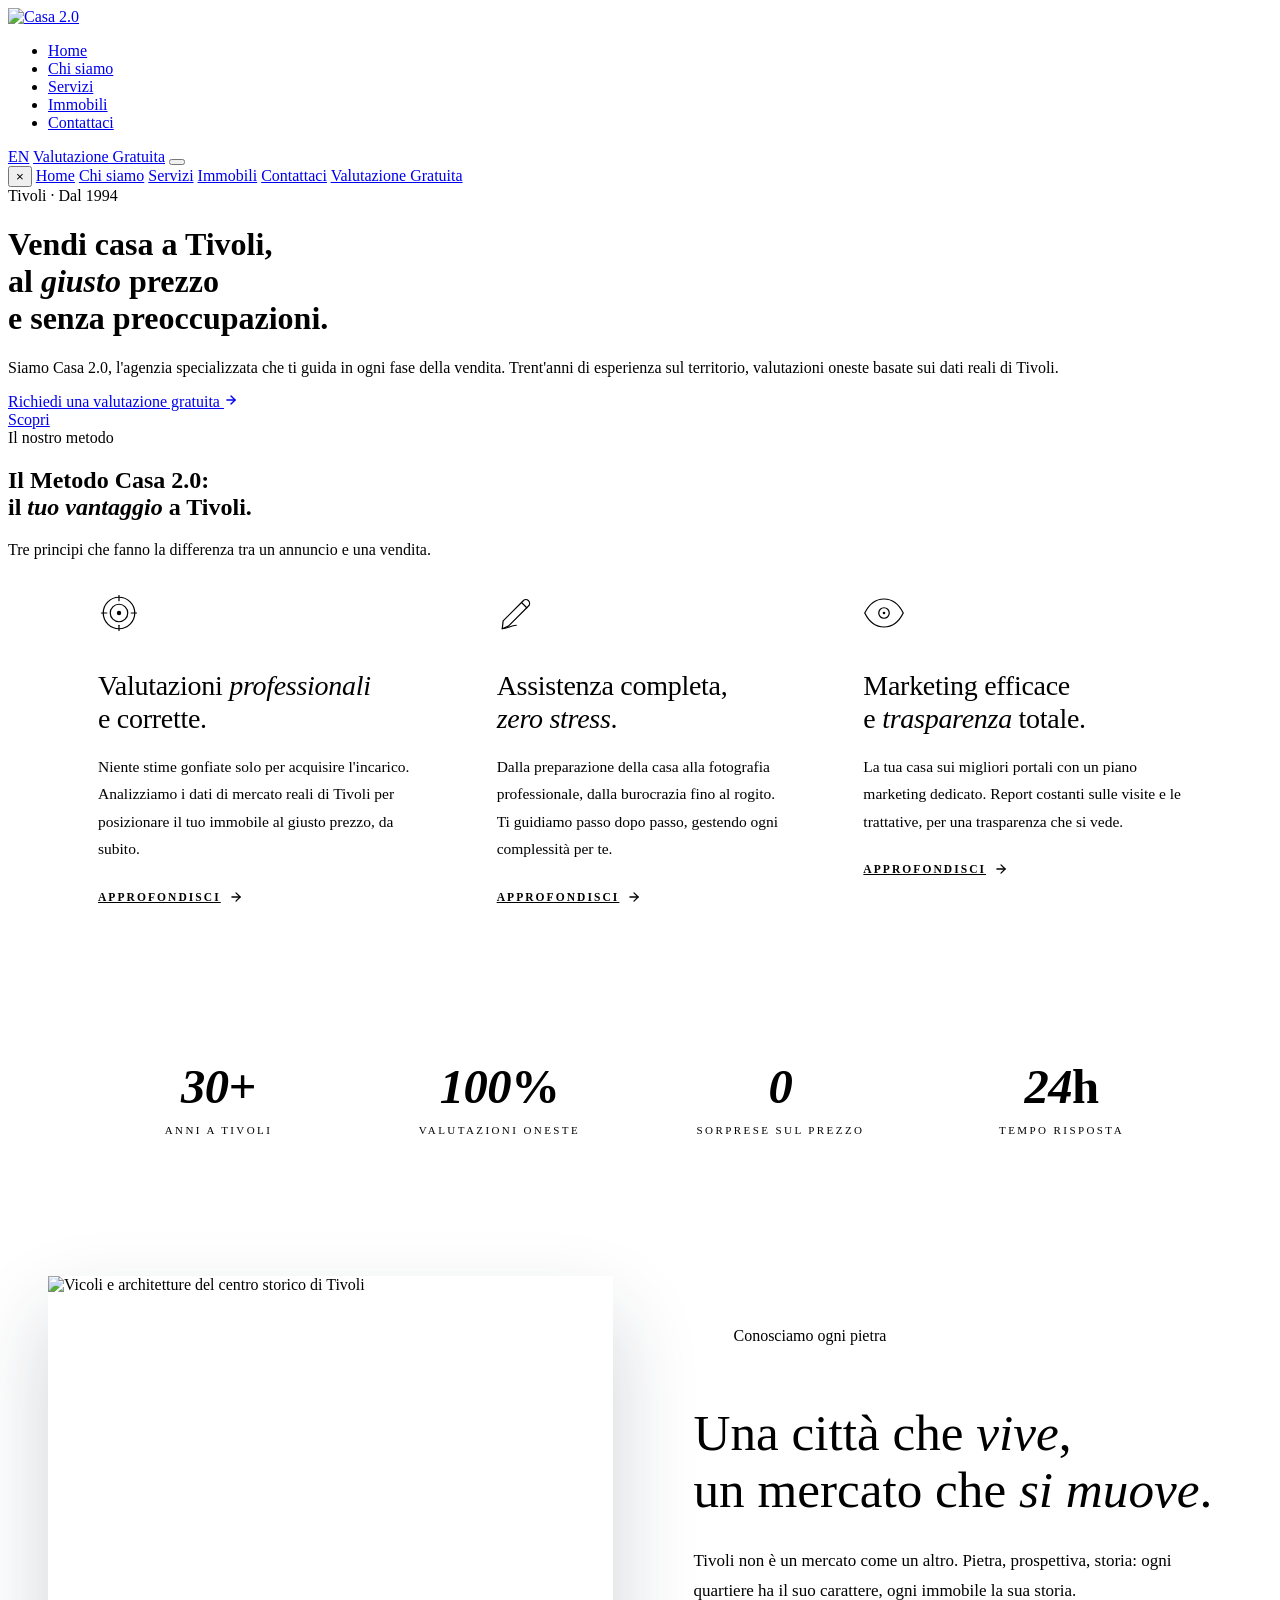
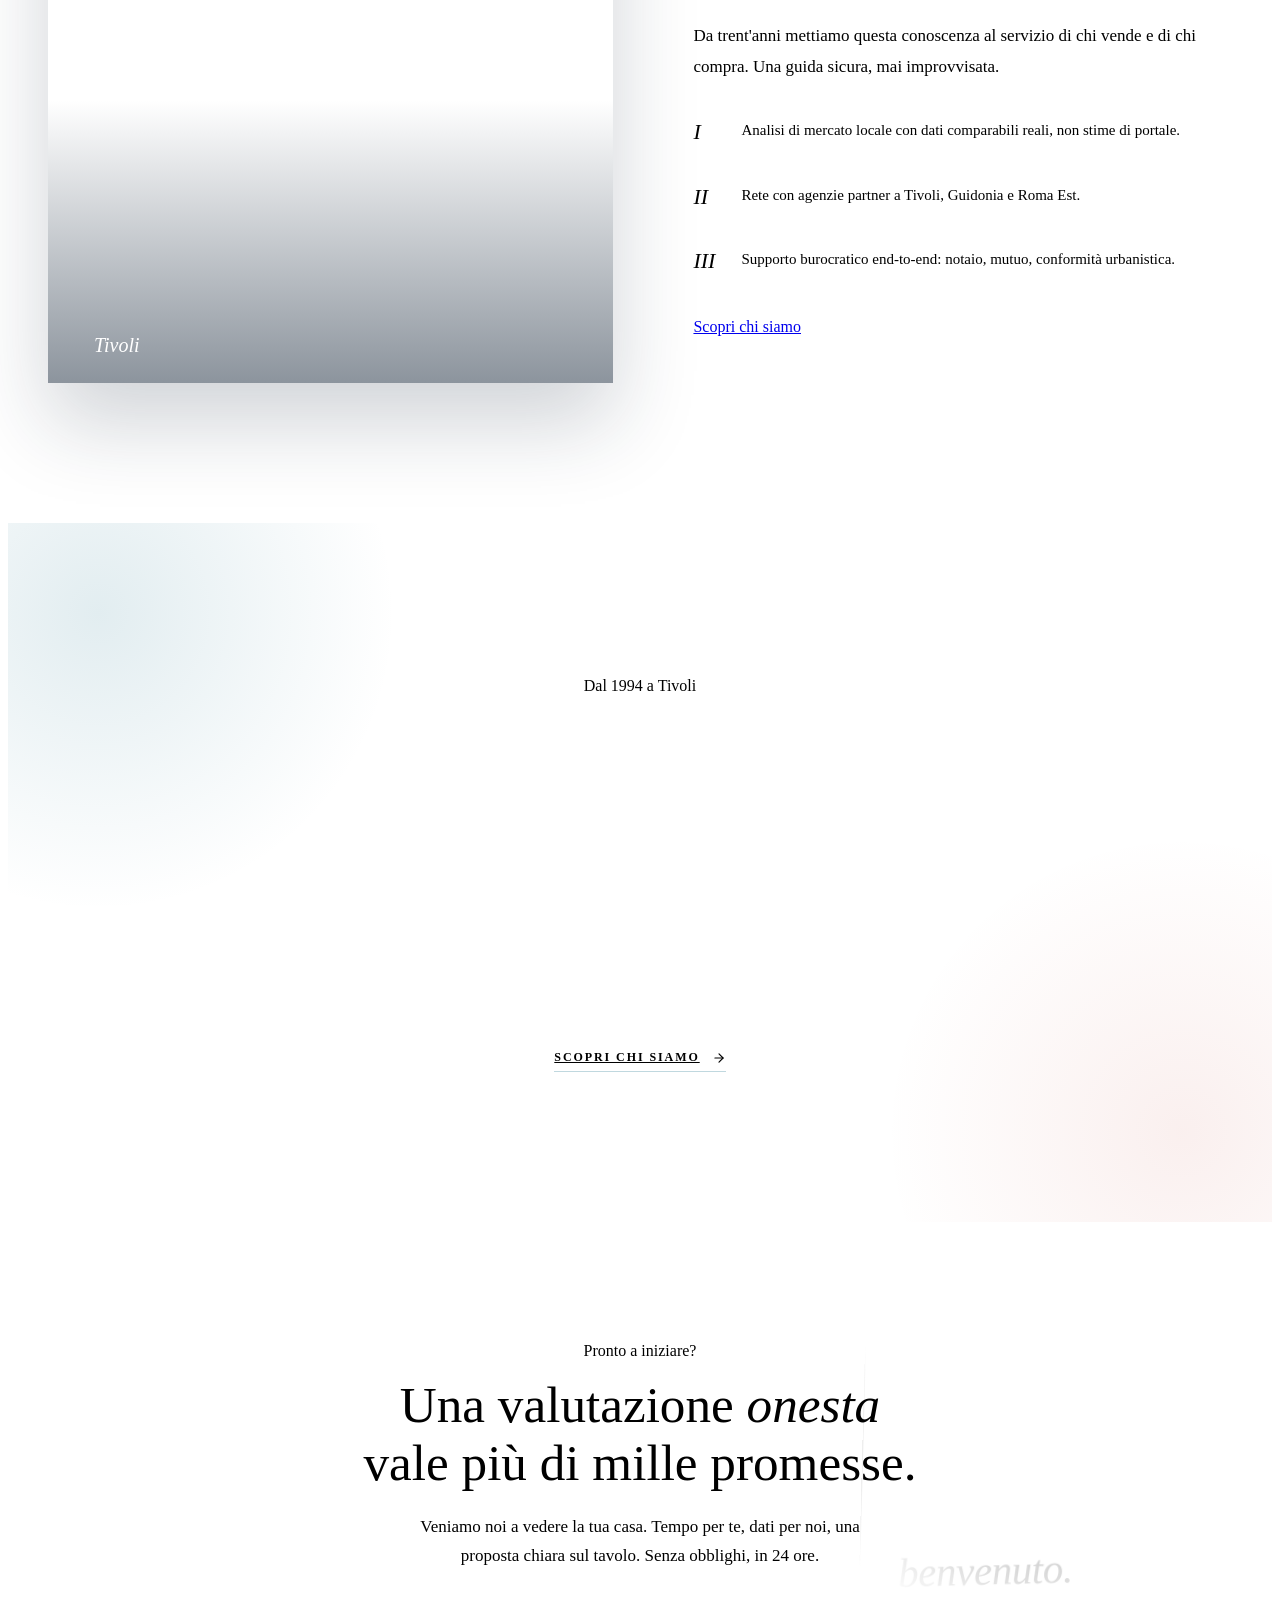
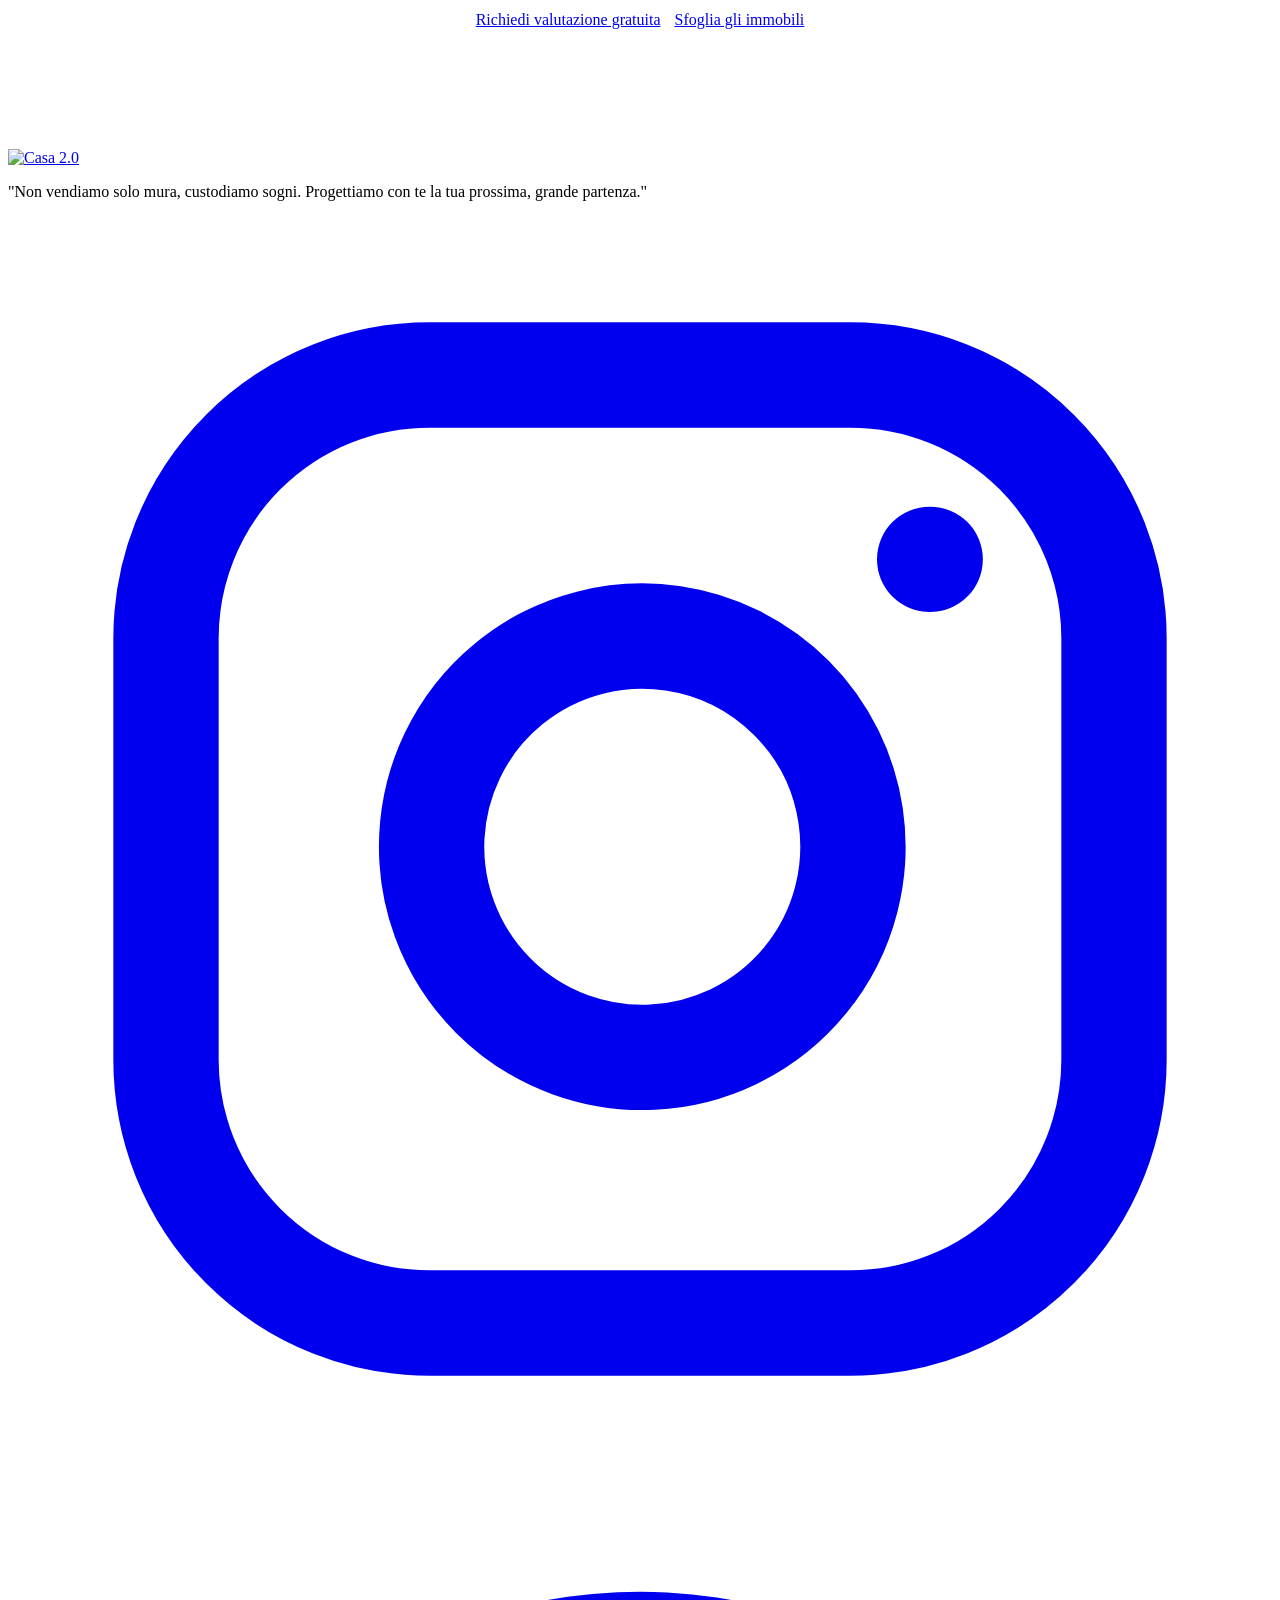
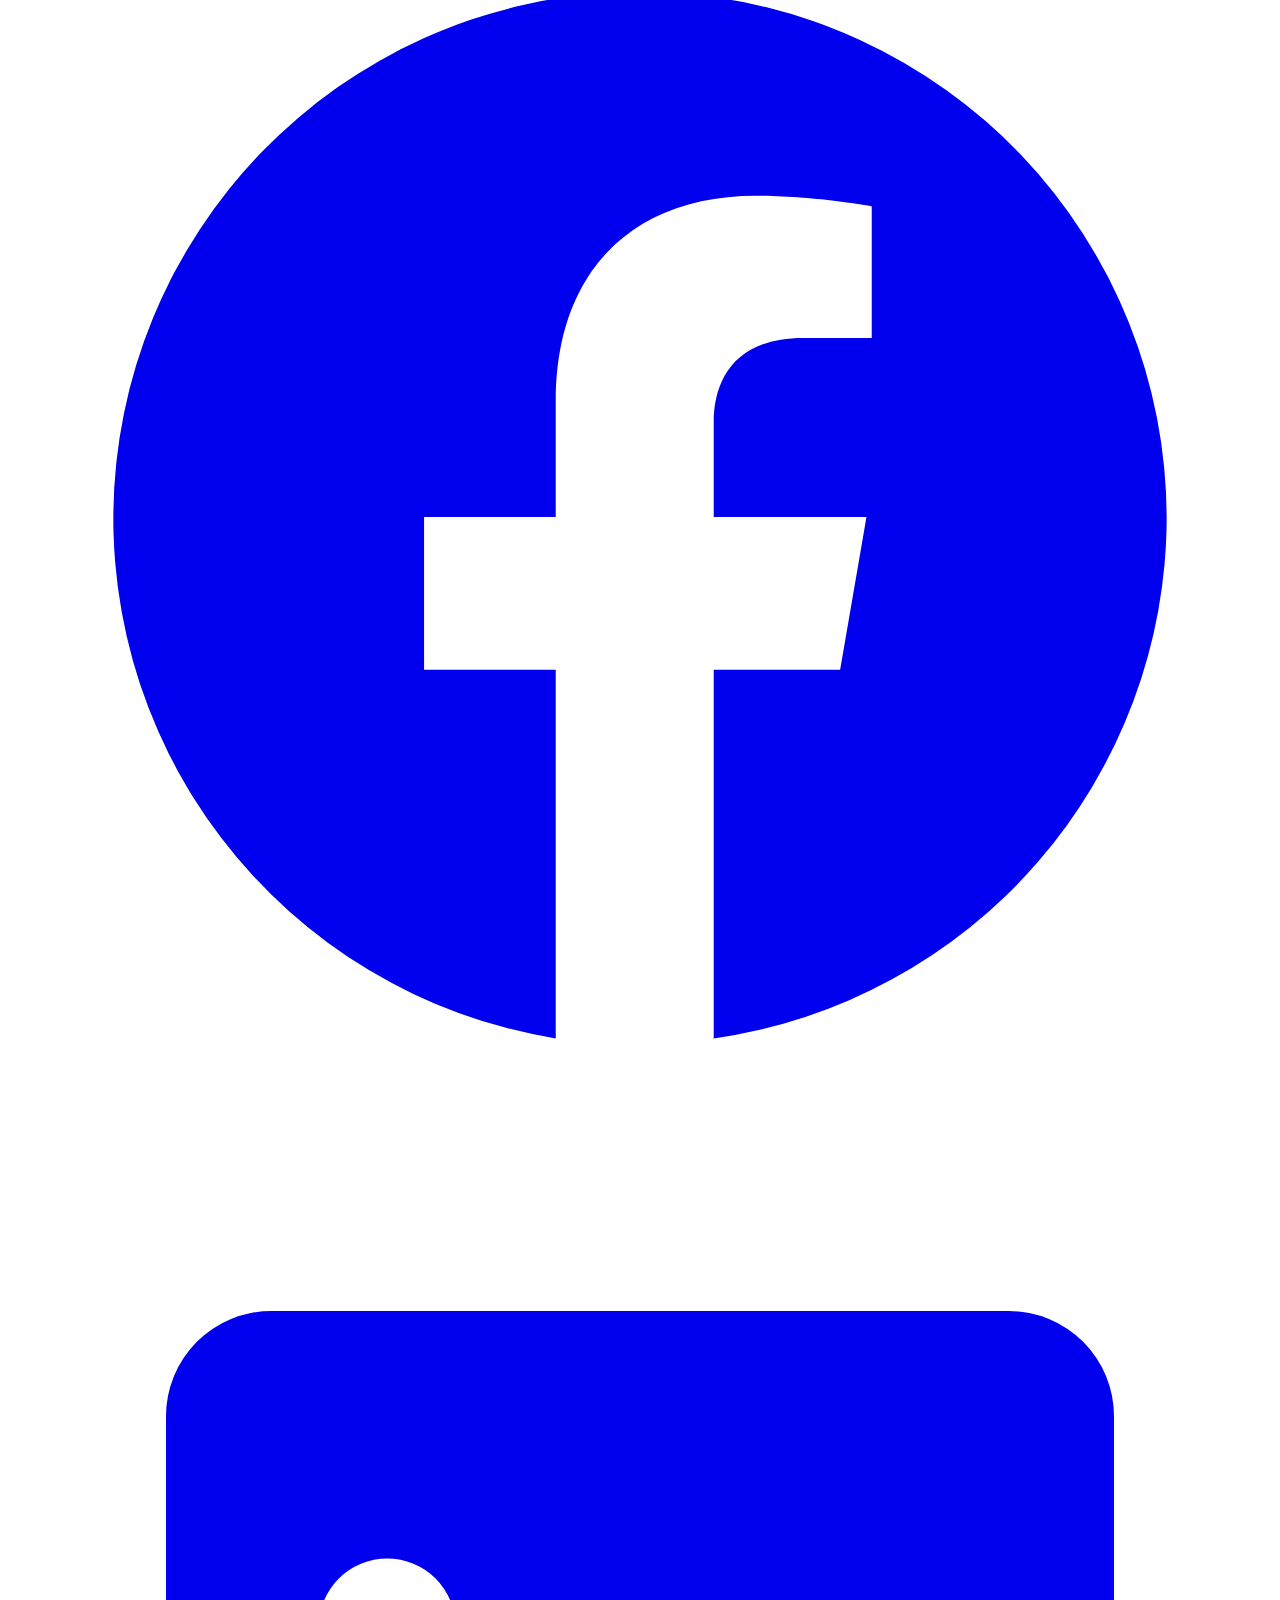
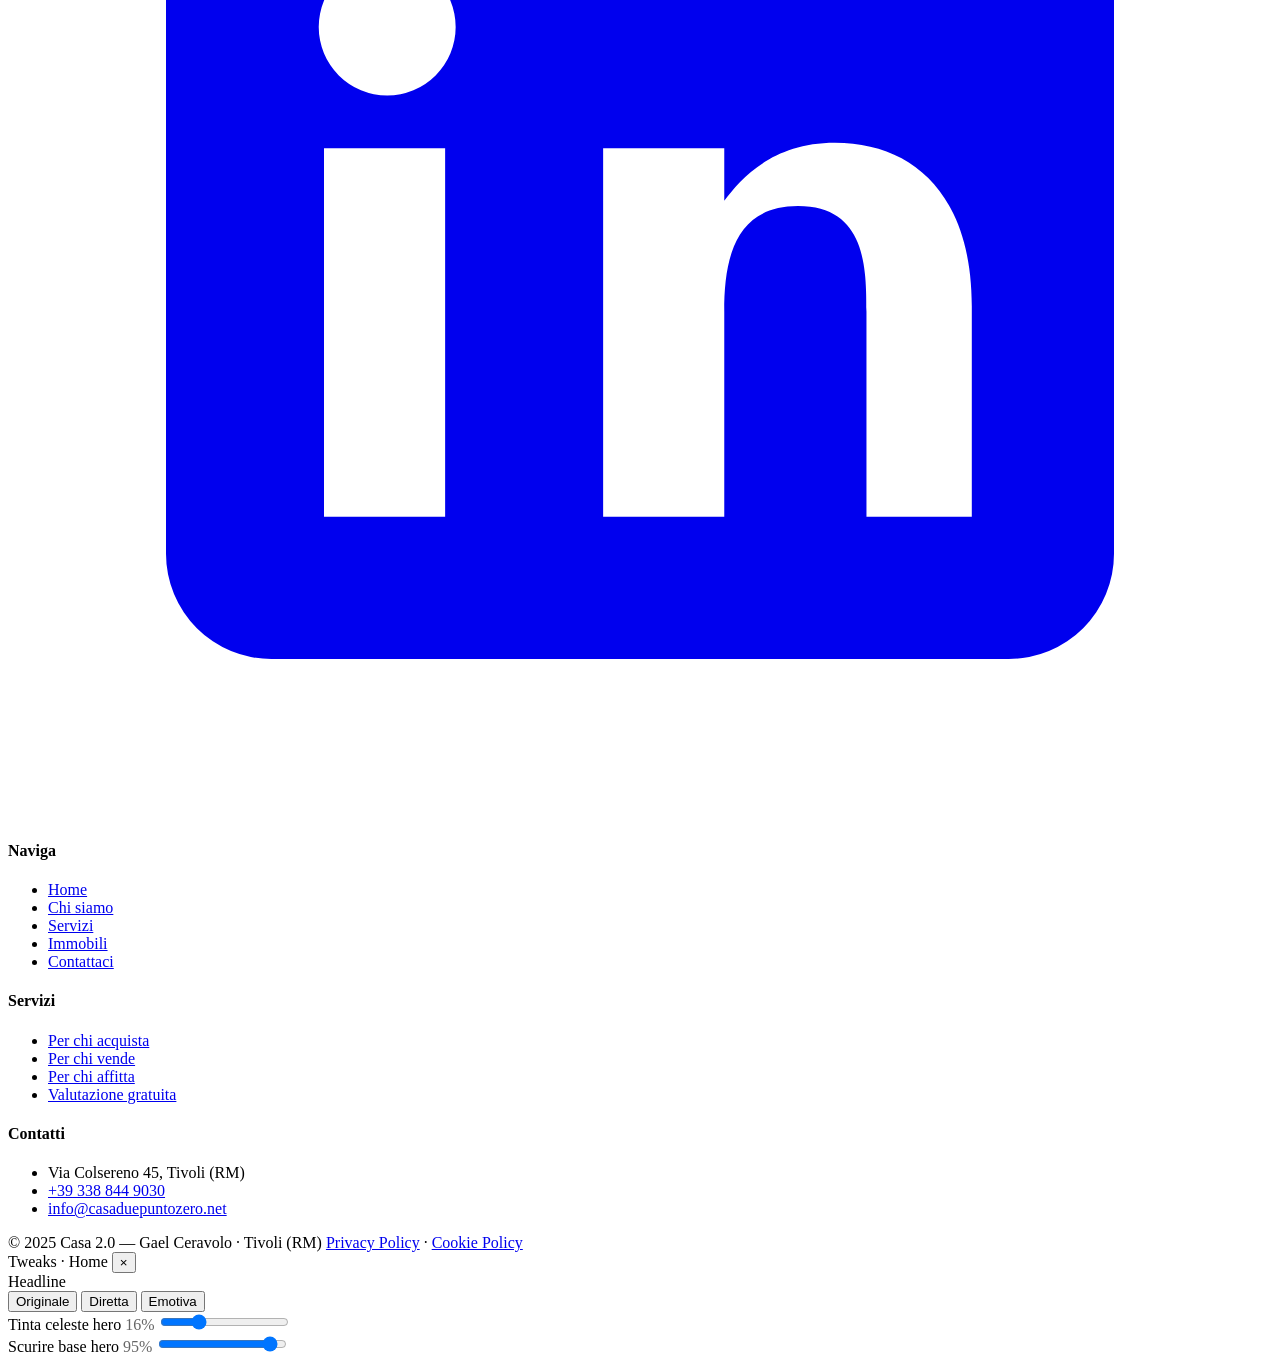
==== index.html @ ba7ba665 "Add files via upload" ====
<!DOCTYPE html>
<html lang="it">
<head>
<meta charset="UTF-8" />
<meta name="viewport" content="width=device-width, initial-scale=1.0" />
<title>Casa 2.0 — Agenzia Immobiliare a Tivoli dal 1994</title>
<meta name="description" content="Casa 2.0, agenzia immobiliare di Tivoli dal 1994. Valutazioni oneste, marketing trasparente, esperienza sul territorio. Richiedi una valutazione gratuita." />
<link rel="canonical" href="https://www.casaduepuntozero.net/" />
<link rel="alternate" hreflang="it" href="https://www.casaduepuntozero.net/" />
<link rel="alternate" hreflang="en" href="https://www.casaduepuntozero.net/investors.html" />
<link rel="icon" href="assets/favicon.svg" type="image/svg+xml" />
<meta property="og:type" content="website" />
<meta property="og:locale" content="it_IT" />
<meta property="og:site_name" content="Casa 2.0" />
<meta property="og:title" content="Casa 2.0 — Agenzia Immobiliare a Tivoli dal 1994" />
<meta property="og:description" content="Valutazioni oneste, marketing trasparente, esperienza sul territorio di Tivoli. Richiedi una valutazione gratuita in 24h." />
<meta property="og:image" content="https://www.casaduepuntozero.net/assets/tivoli-aerial.jpg" />
<meta property="og:url" content="https://www.casaduepuntozero.net/" />
<meta name="twitter:card" content="summary_large_image" />
<meta name="theme-color" content="#1A2A3C" />
<script type="application/ld+json">
{
  "@context": "https://schema.org",
  "@type": "RealEstateAgent",
  "@id": "https://www.casaduepuntozero.net/#agency",
  "name": "Casa 2.0",
  "legalName": "Casa 2.0 — Gael Ceravolo",
  "description": "Agenzia immobiliare a Tivoli dal 1994. Valutazioni oneste, vendita, acquisto e locazione di immobili a Tivoli, Castel Madama, Guidonia Montecelio e Roma Est.",
  "url": "https://www.casaduepuntozero.net/",
  "logo": "https://www.casaduepuntozero.net/assets/logo.png",
  "image": "https://www.casaduepuntozero.net/assets/tivoli-aerial.jpg",
  "telephone": "+39 338 844 9030",
  "email": "info@casaduepuntozero.net",
  "priceRange": "€€",
  "foundingDate": "1994",
  "founder": { "@type": "Person", "name": "Gael Ceravolo" },
  "address": {
    "@type": "PostalAddress",
    "streetAddress": "Via Colsereno 45",
    "addressLocality": "Tivoli",
    "addressRegion": "RM",
    "postalCode": "00019",
    "addressCountry": "IT"
  },
  "geo": {
    "@type": "GeoCoordinates",
    "latitude": 41.9626,
    "longitude": 12.7958
  },
  "openingHoursSpecification": [
    { "@type": "OpeningHoursSpecification", "dayOfWeek": ["Monday","Tuesday","Wednesday","Thursday","Friday"], "opens": "09:00", "closes": "19:30" },
    { "@type": "OpeningHoursSpecification", "dayOfWeek": ["Saturday"], "opens": "09:30", "closes": "13:00" }
  ],
  "areaServed": [
    { "@type": "City", "name": "Tivoli" },
    { "@type": "City", "name": "Castel Madama" },
    { "@type": "City", "name": "Guidonia Montecelio" },
    { "@type": "City", "name": "Villalba" },
    { "@type": "Place", "name": "Villa Adriana" },
    { "@type": "Place", "name": "Roma Est" }
  ],
  "knowsAbout": [
    "Compravendita immobiliare", "Locazione", "Valutazione immobiliare",
    "Mutui", "Pratiche notarili", "Conformità urbanistica", "Home staging"
  ],
  "sameAs": [
    "https://www.immobiliare.it/agenzie-immobiliari/385414/casa-2-0-tivoli/"
  ],
  "potentialAction": {
    "@type": "ReserveAction",
    "name": "Richiedi valutazione gratuita",
    "target": "https://www.casaduepuntozero.net/valuta.html"
  }
}
</script>
<script type="application/ld+json">
{
  "@context": "https://schema.org",
  "@type": "WebSite",
  "url": "https://www.casaduepuntozero.net/",
  "name": "Casa 2.0",
  "inLanguage": "it-IT",
  "publisher": { "@id": "https://www.casaduepuntozero.net/#agency" }
}
</script>
<link rel="preconnect" href="https://fonts.googleapis.com">
<link rel="preconnect" href="https://fonts.gstatic.com" crossorigin>
<link rel="preload" href="assets/fonts/Zodiak-Variable.woff2" as="font" type="font/woff2" crossorigin>
<link rel="preload" href="assets/fonts/Satoshi-Variable.woff2" as="font" type="font/woff2" crossorigin>
<link rel="stylesheet" href="assets/site.css?v=23">
<style>
  /* =========================================================
     HOME-SPECIFIC
     ========================================================= */
  /* Method pillars — sober, columnar, with sober line icons */
  .pillars{
    max-width: 1100px;
    margin: 0 auto;
    display:grid;
    grid-template-columns: repeat(3, 1fr);
  }
  .pillar{
    padding: 14px 40px 0;
    border-left:1px solid var(--hairline);
  }
  .pillar:first-child{ border-left:none; padding-left: 8px; }
  .pillar:last-child{ padding-right: 8px; }
  .pillar__icon{
    width:48px; height:48px;
    color: var(--primary);
    margin-bottom: 32px;
    display:flex; align-items:center; justify-content:flex-start;
    position:relative;
  }
  .pillar__icon::after{
    content:""; position:absolute; right:0; left:64px; top:50%; height:1px;
    background: var(--hairline);
  }
  .pillar__icon svg{ width:42px; height:42px; stroke: currentColor; fill: none; stroke-width: 1.4; }
  .pillar h3{
    font-size: 28px;
    color: var(--navy);
    margin-bottom: 18px;
    line-height: 1.18;
    font-weight: 500;
    letter-spacing:-0.01em;
  }
  .pillar h3 em{ font-style: italic; color: var(--primary); font-weight:500; }
  .pillar p{
    color: var(--text-muted);
    font-size: 15.5px;
    line-height: 1.78;
    margin:0 0 24px;
    font-weight: 300;
  }
  .pillar__more{
    display:inline-flex; align-items:center; gap:8px;
    font-size: 11.5px;
    text-transform:uppercase; letter-spacing:0.18em;
    color: var(--primary);
    font-weight:600;
    transition: gap 200ms ease, color 200ms ease;
  }
  .pillar__more:hover{ gap:14px; color: var(--primary-light); }
  .pillar__more svg{ width:14px; height:14px; }

  /* trust strip */
  .trust{
    margin: 110px auto 0;
    max-width: 1100px;
    padding: 48px 0 0;
    border-top:1px solid var(--hairline);
    display:grid;
    grid-template-columns: repeat(4, 1fr);
    gap: 24px;
    text-align:center;
  }
  .trust__num{
    font-family: var(--font-display);
    font-size: clamp(38px, 3.8vw, 52px);
    color: var(--primary);
    line-height:1;
    font-weight: 600;
    letter-spacing:-0.01em;
  }
  .trust__num em{ font-style:italic; color: var(--primary); font-weight:600;}
  .trust__label{
    margin-top: 12px;
    font-size: 11px;
    text-transform: uppercase;
    letter-spacing: 0.22em;
    color: var(--text-muted);
    font-weight: 500;
  }
  .trust__note{
    display:inline-block;
    font-family: var(--font-body);
    font-style: normal;
    font-size: 9px;
    text-transform: uppercase;
    letter-spacing: 0.16em;
    color: var(--red-accent);
    background: rgba(192,57,43,0.08);
    border:1px solid rgba(192,57,43,0.25);
    padding: 3px 7px;
    border-radius: 999px;
    vertical-align: middle;
    margin-left: 6px;
    font-weight:600;
    transform: translateY(-4px);
  }

  /* Showcase */
  .showcase{
    display:grid;
    grid-template-columns: 1.05fr 1fr;
    gap: 80px;
    align-items:center;
    max-width: 1240px;
    margin: 0 auto;
    padding: 140px 40px;
  }
  .showcase__media{
    position:relative;
    aspect-ratio: 4/5;
    overflow:hidden;
    box-shadow: 0 40px 80px rgba(26,42,60,0.20);
  }
  .showcase__media img{
    width:100%; height:100%; object-fit: cover;
    transition: transform 10s ease;
  }
  .showcase__media:hover img{ transform: scale(1.05); }
  .showcase__media::after{
    content:""; position:absolute; inset:0;
    background: linear-gradient(180deg, transparent 60%, rgba(26,42,60,0.5));
    pointer-events:none;
  }
  .showcase__caption{
    position:absolute;
    bottom: 26px; left:28px; right:28px;
    color:#fff;
    font-family: var(--font-display);
    font-style: italic;
    font-size: 20px;
    z-index:1;
    display:flex; align-items:center; gap:12px;
  }
  .showcase__caption .pin{
    width:6px; height:6px; background: var(--red-accent); border-radius:50%;
  }
  .showcase__copy .micro-label{
    color: var(--primary);
    display:inline-flex; align-items:center; gap:12px;
    margin-bottom:18px;
  }
  .showcase__copy .micro-label::before{
    content:""; width:28px; height:1px; background: var(--primary); opacity:.4;
  }
  .showcase__copy h2{
    font-size: clamp(38px, 4vw, 56px);
    color: var(--navy);
    margin-bottom: 28px;
    line-height:1.1;
    font-weight: 500;
  }
  .showcase__copy h2 em{ color: var(--primary); font-style: italic; font-weight:500; }
  .showcase__copy > p{
    color: var(--text-muted);
    font-size: 17px;
    line-height: 1.8;
    margin: 0 0 14px;
    font-weight: 300;
  }
  .showcase__list{
    list-style:none; padding:0; margin: 36px 0 42px;
    display:grid; gap: 18px;
  }
  .showcase__list li{
    display:grid;
    grid-template-columns: auto 1fr;
    gap: 16px;
    align-items:start;
    padding-top: 18px;
    border-top:1px solid var(--hairline);
    color: var(--text-dark);
    font-size: 15px;
    line-height:1.6;
  }
  .showcase__list li:first-child{ border-top:none; padding-top:0;}
  .showcase__list li .n{
    font-family: var(--font-display);
    font-style: italic;
    color: var(--primary);
    font-size: 22px;
    line-height: 1.3;
    min-width: 32px;
  }
  .showcase__list strong{ color: var(--navy); font-weight: 500; }

  /* Quote section */
  .quote-section{
    text-align:center;
    padding: 150px 0;
    position:relative;
    overflow:hidden;
  }
  .quote-section::before, .quote-section::after{
    content:""; position:absolute;
    width: 700px; height: 700px;
    border-radius: 50%;
    pointer-events:none;
  }
  .quote-section::before{
    top:-260px; left:-260px;
    background: radial-gradient(circle, rgba(74,143,163,0.16), transparent 60%);
  }
  .quote-section::after{
    bottom:-260px; right:-260px;
    background: radial-gradient(circle, rgba(192,57,43,0.08), transparent 60%);
  }
  .quote-section .micro-label{
    color: var(--red-accent);
    display:inline-flex; align-items:center; gap:14px;
  }
  .quote-section .micro-label::before,
  .quote-section .micro-label::after{
    content:""; width:30px; height:1px; background: var(--red-accent); opacity:.5;
  }
  .brand-mark{
    margin: 38px auto 42px;
    display:flex; justify-content:center;
  }
  .brand-wordmark{
    font-family: var(--font-display);
    font-weight: 600;
    font-size: clamp(64px, 9vw, 120px);
    line-height: 1;
    letter-spacing: -0.02em;
    color: #fff;
    display:inline-flex;
    align-items: baseline;
    gap: 0.18em;
  }
  .brand-wordmark .two{ color: var(--red-accent); font-weight: 600; }
  .quote-section blockquote{
    font-family: var(--font-display);
    font-style: italic;
    font-weight: 400;
    font-size: clamp(22px, 2vw, 28px);
    line-height: 1.55;
    color: rgba(255,255,255,0.92);
    max-width: 30ch;
    margin: 0 auto 38px;
  }
  .quote-link{
    display:inline-flex; align-items:center; gap:12px;
    color: var(--primary-light);
    font-weight: 600;
    font-size: 12px;
    letter-spacing: 0.16em;
    text-transform: uppercase;
    border-bottom:1px solid rgba(74,143,163,0.35);
    padding-bottom: 6px;
    transition: gap 200ms ease, color 200ms ease, border-color 200ms ease;
  }
  .quote-link:hover{ gap: 18px; color:#fff; border-color:#fff; }
  .quote-link svg{ width:14px; height:14px; }

  /* CTA banner — con "stampa editoriale" della chiave a lato */
  .cta-banner{
    background: var(--paper);
    text-align:center;
    padding: 120px 40px;
    position:relative;
    overflow:hidden;
    isolation: isolate;
  }
  .cta-banner .container{ position:relative; z-index:2; }
  /* La chiave: stampata, non incollata. SVG mask organica + duotone */
  .cta-print{
    position:absolute;
    right: -6vw; top: 50%;
    width: clamp(380px, 38vw, 620px);
    aspect-ratio: 4/3;
    transform: translateY(-50%);
    z-index: 1;
    pointer-events:none;
    /* Maschera organica: cerchio radiale sfumato + clip-path morbido */
    -webkit-mask-image: radial-gradient(ellipse 55% 55% at 38% 50%, #000 35%, rgba(0,0,0,0.6) 60%, transparent 88%);
            mask-image: radial-gradient(ellipse 55% 55% at 38% 50%, #000 35%, rgba(0,0,0,0.6) 60%, transparent 88%);
    opacity: 0.62;
    will-change: transform;
  }
  .cta-print img{
    width:100%; height:100%; object-fit:cover; display:block;
    /* Duotone navy + paper: monocromatico per fondersi col brand */
    filter: grayscale(1) contrast(1.05) brightness(.95);
    mix-blend-mode: multiply;
  }
  .cta-print__word{
    position:absolute;
    left: 8%; bottom: 14%;
    font-family: var(--font-accent);
    font-style: italic;
    font-weight: 500;
    font-size: clamp(28px, 3.2vw, 44px);
    color: var(--navy);
    opacity: .35;
    letter-spacing: -0.01em;
    line-height: 1;
    transform: rotate(-3deg);
  }
  /* Desktop large: la chiave si allontana naturalmente, non sta attaccata al bordo */
  @media (min-width: 1400px){
    .cta-print{ right: max(-2vw, calc((100vw - 1280px) / 2 - 6vw)); width: clamp(440px, 32vw, 560px); opacity: .55; }
  }
  @media (min-width: 1800px){
    .cta-print{ right: calc((100vw - 1280px) / 2 - 4vw); width: 500px; }
  }
  @media (max-width: 1100px){
    .cta-print{ right:-12vw; opacity: 0.4; }
  }
  @media (max-width: 860px){
    .cta-print{ opacity: 0.18; right:-20vw; }
    .cta-print__word{ display:none; }
  }
  .cta-banner h2{
    font-size: clamp(34px, 4vw, 56px);
    max-width: 24ch;
    margin: 16px auto 22px;
    color: var(--navy);
    line-height:1.12;
    font-weight: 500;
  }
  .cta-banner h2 em{ font-style: italic; color: var(--primary); font-weight:500; }
  .cta-banner p{
    color: var(--text-muted);
    max-width: 58ch;
    margin: 0 auto 40px;
    font-size: 17px;
    line-height:1.7;
    font-weight: 300;
  }
  .cta-banner__buttons{ display:flex; gap:14px; justify-content:center; flex-wrap:wrap; }


  /* Responsive */
  @media (max-width: 960px){
    .pillars{ grid-template-columns: 1fr; gap: 40px; }
    .pillar{ border-left:none; border-top:1px solid var(--hairline); padding: 32px 0 0; }
    .pillar:first-child{ border-top:none; padding-top:8px;}
    .pillar__icon::after{ display:none; }
    .trust{ grid-template-columns: repeat(2,1fr); gap: 32px;}
    .showcase{ grid-template-columns: 1fr; padding: 90px 32px; gap: 50px;}
  }
  @media (max-width: 560px){
    .cta-banner{ padding: 80px 22px; }
  }
</style>
</head>
<body data-screen-label="01 Home">

<!-- =========================================================
     NAV
     ========================================================= -->
<nav class="nav" id="nav">
  <div class="nav__inner">
    <a href="index.html" class="logo" aria-label="Casa 2.0 — Home">
      <img src="assets/logo.png" alt="Casa 2.0" />
    </a>
    <ul class="nav__links">
      <li><a href="index.html" class="active">Home</a></li>
      <li><a href="chi-siamo.html">Chi siamo</a></li>
      <li><a href="servizi.html">Servizi</a></li>
      <li><a href="properties.html">Immobili</a></li>
      <li><a href="contattaci.html">Contattaci</a></li>
    </ul>
    <a href="investors.html" class="nav__lang" title="English version">EN</a>
    <a href="valuta.html" class="btn nav__cta-desktop">Valutazione Gratuita</a>
    <button class="nav__burger" id="burger" aria-label="Apri menu" aria-expanded="false">
      <span></span><span></span><span></span>
    </button>
  </div>
</nav>
<div class="nav__overlay" id="nav-overlay" aria-hidden="true">
  <button id="overlay-close" aria-label="Chiudi menu">&times;</button>
  <a href="index.html">Home</a>
  <a href="chi-siamo.html">Chi siamo</a>
  <a href="servizi.html">Servizi</a>
  <a href="properties.html">Immobili</a>
  <a href="contattaci.html">Contattaci</a>
  <a href="valuta.html" class="btn btn--lg">Valutazione Gratuita</a>
</div>

<!-- =========================================================
     HERO
     ========================================================= -->
<header class="hero" id="hero">
  <div class="hero__bg" style="background-image:url('assets/tivoli-aerial.jpg')" aria-hidden="true"></div>
  <div class="hero__wash" aria-hidden="true"></div>
  <div class="hero__overlay" aria-hidden="true"></div>

  <div class="hero__content">
    <span class="hero__eyebrow micro-label hero__fade d1">
      <span class="line"></span>
      Tivoli · Dal 1994
      <span class="line"></span>
    </span>
    <h1 id="hero-headline">
      <span class="hero__h-line">Vendi casa a Tivoli,</span>
      <span class="hero__h-line">al <em>giusto</em> prezzo</span>
      <span class="hero__h-line">e senza preoccupazioni.</span>
    </h1>
    <p class="hero__sub hero__fade d2">
      Siamo Casa 2.0, l'agenzia specializzata che ti guida in ogni fase della vendita.
      Trent'anni di esperienza sul territorio, valutazioni oneste basate sui dati reali di Tivoli.
    </p>
    <div class="hero__cta hero__fade d3">
      <a href="contattaci.html" class="btn btn--lg">
        Richiedi una valutazione gratuita
        <svg width="14" height="14" viewBox="0 0 24 24" fill="none" stroke="currentColor" stroke-width="2.4" stroke-linecap="round" stroke-linejoin="round"><line x1="5" y1="12" x2="19" y2="12"/><polyline points="12 5 19 12 12 19"/></svg>
      </a>
    </div>
  </div>

  <a class="scroll-cue hero__fade d4" href="#metodo">
    Scopri
    <span class="stem"></span>
  </a>
</header>

<!-- =========================================================
     METODO — colonne sobrie con icone outline
     ========================================================= -->
<section class="section section--beige" id="metodo">
  <div class="container">
    <div class="section-head reveal">
      <span class="micro-label">Il nostro metodo</span>
      <h2>Il Metodo Casa 2.0:<br/>il <em>tuo vantaggio</em> a Tivoli.</h2>
      <p class="lead">Tre principi che fanno la differenza tra un annuncio e una vendita.</p>
    </div>

    <div class="pillars">
      <article class="pillar reveal" data-delay="1">
        <div class="pillar__icon" aria-hidden="true">
          <!-- mirino -->
          <svg viewBox="0 0 48 48" stroke-linecap="round" stroke-linejoin="round">
            <circle cx="24" cy="24" r="18"/>
            <circle cx="24" cy="24" r="10"/>
            <circle cx="24" cy="24" r="2.5" fill="currentColor" stroke="none"/>
            <line x1="24" y1="4" x2="24" y2="10"/>
            <line x1="24" y1="38" x2="24" y2="44"/>
            <line x1="4" y1="24" x2="10" y2="24"/>
            <line x1="38" y1="24" x2="44" y2="24"/>
          </svg>
        </div>
        <h3>Valutazioni <em>professionali</em><br/>e corrette.</h3>
        <p>Niente stime gonfiate solo per acquisire l'incarico. Analizziamo i dati di mercato reali di Tivoli per posizionare il tuo immobile al giusto prezzo, da subito.</p>
        <a class="pillar__more" href="servizi.html#vende">
          Approfondisci
          <svg viewBox="0 0 24 24" fill="none" stroke="currentColor" stroke-width="2.2" stroke-linecap="round" stroke-linejoin="round"><line x1="5" y1="12" x2="19" y2="12"/><polyline points="12 5 19 12 12 19"/></svg>
        </a>
      </article>

      <article class="pillar reveal" data-delay="2">
        <div class="pillar__icon" aria-hidden="true">
          <!-- penna / firma -->
          <svg viewBox="0 0 48 48" stroke-linecap="round" stroke-linejoin="round">
            <path d="M6 42 L13 39 L36 16 a4.24 4.24 0 0 0 -6 -6 L7 33 Z"/>
            <line x1="28" y1="12" x2="34" y2="18"/>
            <path d="M6 42 C 12 42, 16 38, 22 38" />
          </svg>
        </div>
        <h3>Assistenza completa,<br/><em>zero stress</em>.</h3>
        <p>Dalla preparazione della casa alla fotografia professionale, dalla burocrazia fino al rogito. Ti guidiamo passo dopo passo, gestendo ogni complessità per te.</p>
        <a class="pillar__more" href="servizi.html">
          Approfondisci
          <svg viewBox="0 0 24 24" fill="none" stroke="currentColor" stroke-width="2.2" stroke-linecap="round" stroke-linejoin="round"><line x1="5" y1="12" x2="19" y2="12"/><polyline points="12 5 19 12 12 19"/></svg>
        </a>
      </article>

      <article class="pillar reveal" data-delay="3">
        <div class="pillar__icon" aria-hidden="true">
          <!-- occhio -->
          <svg viewBox="0 0 48 48" stroke-linecap="round" stroke-linejoin="round">
            <path d="M2 24 C 8 12, 16 8, 24 8 S 40 12, 46 24 C 40 36, 32 40, 24 40 S 8 36, 2 24 Z"/>
            <circle cx="24" cy="24" r="6"/>
            <circle cx="24" cy="24" r="1.5" fill="currentColor" stroke="none"/>
          </svg>
        </div>
        <h3>Marketing efficace<br/>e <em>trasparenza</em> totale.</h3>
        <p>La tua casa sui migliori portali con un piano marketing dedicato. Report costanti sulle visite e le trattative, per una trasparenza che si vede.</p>
        <a class="pillar__more" href="servizi.html">
          Approfondisci
          <svg viewBox="0 0 24 24" fill="none" stroke="currentColor" stroke-width="2.2" stroke-linecap="round" stroke-linejoin="round"><line x1="5" y1="12" x2="19" y2="12"/><polyline points="12 5 19 12 12 19"/></svg>
        </a>
      </article>
    </div>

    <div class="trust reveal">
      <div>
        <div class="trust__num"><em>30</em>+</div>
        <div class="trust__label">Anni a Tivoli</div>
      </div>
      <div>
        <div class="trust__num"><em>100</em>%</div>
        <div class="trust__label">Valutazioni oneste</div>
      </div>
      <div>
        <div class="trust__num"><em>0</em></div>
        <div class="trust__label">Sorprese sul prezzo</div>
      </div>
      <div>
        <div class="trust__num"><em>24</em>h</div>
        <div class="trust__label">Tempo risposta</div>
      </div>
    </div>
  </div>
</section>

<!-- =========================================================
     SHOWCASE — "Una città che vive..."
     ========================================================= -->
<section class="section--white">
  <div class="showcase">
    <div class="showcase__media reveal--left">
      <img src="assets/tivoli-centro.jpg" alt="Vicoli e architetture del centro storico di Tivoli" />
      <span class="showcase__caption"><span class="pin"></span> Tivoli</span>
    </div>
    <div class="showcase__copy reveal--right">
      <span class="micro-label">Conosciamo ogni pietra</span>
      <h2>Una città che <em>vive</em>,<br/>un mercato che <em>si muove</em>.</h2>
      <p>Tivoli non è un mercato come un altro. Pietra, prospettiva, storia: ogni quartiere ha il suo carattere, ogni immobile la sua storia.</p>
      <p>Da trent'anni mettiamo questa conoscenza al servizio di chi vende e di chi compra. Una guida sicura, mai improvvisata.</p>
      <ul class="showcase__list stagger">
        <li>
          <span class="n">I</span>
          <span><strong>Analisi di mercato locale</strong> con dati comparabili reali, non stime di portale.</span>
        </li>
        <li>
          <span class="n">II</span>
          <span><strong>Rete con agenzie partner</strong> a Tivoli, Guidonia e Roma Est.</span>
        </li>
        <li>
          <span class="n">III</span>
          <span><strong>Supporto burocratico end-to-end</strong>: notaio, mutuo, conformità urbanistica.</span>
        </li>
      </ul>
      <a href="chi-siamo.html" class="btn btn--outline">Scopri chi siamo</a>
    </div>
  </div>
</section>

<!-- =========================================================
     QUOTE / BRAND
     ========================================================= -->
<section class="section--navy quote-section">
  <div class="container">
    <span class="micro-label reveal">Dal 1994 a Tivoli</span>

    <div class="brand-mark reveal" data-delay="1">
      <span class="brand-wordmark">Casa<span class="two">2.0</span></span>
    </div>

    <blockquote class="reveal" data-delay="2">
      "Non vendiamo solo mura, custodiamo sogni. Progettiamo con te la tua prossima, grande partenza."
    </blockquote>

    <a href="chi-siamo.html" class="quote-link reveal" data-delay="3">
      Scopri chi siamo
      <svg viewBox="0 0 24 24" fill="none" stroke="currentColor" stroke-width="2" stroke-linecap="round" stroke-linejoin="round"><line x1="5" y1="12" x2="19" y2="12"/><polyline points="12 5 19 12 12 19"/></svg>
    </a>
  </div>
</section>

<!-- =========================================================
     CTA BANNER
     ========================================================= -->
<section class="cta-banner">
  <!-- chiave stampata: emerge dal banner come illustrazione editoriale -->
  <div class="cta-print" id="cta-print" aria-hidden="true">
    <img src="assets/tivoli/key.jpg" alt="">
    <span class="cta-print__word">benvenuto.</span>
  </div>
  <div class="container">
    <span class="micro-label reveal" style="color:var(--red-accent); display:inline-block;">Pronto a iniziare?</span>
    <h2 class="reveal">Una valutazione <em>onesta</em><br/>vale più di mille promesse.</h2>
    <p class="reveal" data-delay="1">Veniamo noi a vedere la tua casa. Tempo per te, dati per noi, una proposta chiara sul tavolo. Senza obblighi, in 24 ore.</p>
    <div class="cta-banner__buttons reveal" data-delay="2">
      <a href="valuta.html" class="btn btn--lg">Richiedi valutazione gratuita</a>
      <a href="properties.html" class="btn btn--outline btn--lg">Sfoglia gli immobili</a>
    </div>
  </div>
</section>

<!-- =========================================================
     FOOTER
     ========================================================= -->
<footer class="site-footer">
  <div class="container">
    <div class="footer-grid">
      <div>
        <a href="index.html" class="logo"><img src="assets/logo.png" alt="Casa 2.0" /></a>
        <p class="footer__tag">"Non vendiamo solo mura, custodiamo sogni. Progettiamo con te la tua prossima, grande partenza."</p>
        <div class="footer__social">
          <a href="#" aria-label="Instagram"><svg viewBox="0 0 24 24" fill="none" stroke="currentColor" stroke-width="2" stroke-linecap="round" stroke-linejoin="round"><rect x="3" y="3" width="18" height="18" rx="5" ry="5"/><path d="M16 11.37A4 4 0 1 1 12.63 8 4 4 0 0 1 16 11.37z"/><line x1="17.5" y1="6.5" x2="17.51" y2="6.5"/></svg></a>
          <a href="#" aria-label="Facebook"><svg viewBox="0 0 24 24" fill="currentColor"><path d="M22 12a10 10 0 1 0-11.6 9.9V14.9H7.9V12h2.5V9.8c0-2.5 1.5-3.9 3.8-3.9 1.1 0 2.2.2 2.2.2v2.5h-1.3c-1.3 0-1.7.8-1.7 1.6V12h2.9l-.5 2.9h-2.4v7A10 10 0 0 0 22 12z"/></svg></a>
          <a href="#" aria-label="LinkedIn"><svg viewBox="0 0 24 24" fill="currentColor"><path d="M19 3a2 2 0 0 1 2 2v14a2 2 0 0 1-2 2H5a2 2 0 0 1-2-2V5a2 2 0 0 1 2-2h14zM8.3 18.3v-7H6V18.3h2.3zM7.2 10.3a1.3 1.3 0 1 0 0-2.6 1.3 1.3 0 0 0 0 2.6zm11.1 8v-4c0-2.1-1.1-3.1-2.6-3.1-1.2 0-1.8.7-2.1 1.1v-1H11.3v7h2.3v-3.9c0-1 .2-2 1.4-2 1.3 0 1.3 1.2 1.3 2v3.9h2.3z"/></svg></a>
        </div>
      </div>
      <div>
        <h4>Naviga</h4>
        <ul>
          <li><a href="index.html">Home</a></li>
          <li><a href="chi-siamo.html">Chi siamo</a></li>
          <li><a href="servizi.html">Servizi</a></li>
          <li><a href="properties.html">Immobili</a></li>
          <li><a href="contattaci.html">Contattaci</a></li>
        </ul>
      </div>
      <div>
        <h4>Servizi</h4>
        <ul>
          <li><a href="servizi.html#acquista">Per chi acquista</a></li>
          <li><a href="servizi.html#vende">Per chi vende</a></li>
          <li><a href="servizi.html#affitta">Per chi affitta</a></li>
          <li><a href="valuta.html">Valutazione gratuita</a></li>
        </ul>
      </div>
      <div>
        <h4>Contatti</h4>
        <ul>
          <li>Via Colsereno 45, Tivoli (RM)</li>
          <li><a href="tel:+393388449030">+39 338 844 9030</a></li>
          <li><a href="mailto:info@casaduepuntozero.net">info@casaduepuntozero.net</a></li>
        </ul>
      </div>
    </div>
    <div class="footer__bottom">
      <span>© 2025 Casa 2.0 — Gael Ceravolo · Tivoli (RM)</span>
      <span><a href="privacy.html">Privacy Policy</a> · <a href="cookie.html">Cookie Policy</a></span>
    </div>
  </div>
</footer>

<!-- =========================================================
     TWEAKS PANEL
     ========================================================= -->
<aside class="tweaks" id="tweaks">
  <div class="tweaks__title">
    <span>Tweaks · Home</span>
    <button id="tweaks-close" aria-label="Chiudi tweaks">×</button>
  </div>
  <div class="tweaks__row">
    <label>Headline</label>
    <div class="tweaks__chips" id="tk-headline">
      <button class="tweaks__chip active" data-v="0">Originale</button>
      <button class="tweaks__chip" data-v="1">Diretta</button>
      <button class="tweaks__chip" data-v="2">Emotiva</button>
    </div>
  </div>
  <div class="tweaks__row">
    <label>Tinta celeste hero <span id="tk-tint-val" style="opacity:.6">22%</span></label>
    <input type="range" id="tk-tint" min="0" max="60" step="2" value="22"/>
  </div>
  <div class="tweaks__row">
    <label>Scurire base hero <span id="tk-bot-val" style="opacity:.6">85%</span></label>
    <input type="range" id="tk-bottom" min="40" max="100" step="5" value="85"/>
  </div>
</aside>

<script src="assets/site.js?v=11"></script>
<script>
  /* ---------- CTA PRINT PARALLAX (chiave editoriale) ---------- */
  (function(){
    const reduce = window.matchMedia('(prefers-reduced-motion: reduce)').matches;
    const el = document.getElementById('cta-print');
    if(!el || reduce) return;
    let tick=false;
    function upd(){
      const r = el.parentElement.getBoundingClientRect();
      const vh = innerHeight;
      const center = r.top + r.height/2 - vh/2;
      const p = Math.max(-1, Math.min(1, -center / (vh*0.8)));
      el.style.transform = `translateY(calc(-50% + ${(p*22).toFixed(1)}px)) rotate(${(p*-1.5).toFixed(2)}deg)`;
      tick=false;
    }
    window.addEventListener('scroll', ()=>{ if(!tick){tick=true; requestAnimationFrame(upd);} }, {passive:true});
    upd();
  })();

  /* ---------- HERO HEADLINE STAGGER ---------- */
  const heroLines = document.querySelectorAll('#hero-headline .hero__h-line');
  heroLines.forEach((el, i)=>{
    el.style.opacity = '0';
    el.style.transform = 'translateY(36px)';
    el.style.display = 'block';
    el.style.transition = 'opacity 800ms ease-out, transform 800ms cubic-bezier(.2,.7,.2,1)';
    el.style.transitionDelay = (180 + i*140) + 'ms';
    requestAnimationFrame(()=>{
      el.style.opacity = '1';
      el.style.transform = 'translateY(0)';
    });
  });

  /* ---------- PAGE-SPECIFIC TWEAKS ---------- */
  const TWEAK_DEFAULTS = /*EDITMODE-BEGIN*/{
    "headlineVariant": 0,
    "heroTint": 16,
    "heroBottom": 95
  }/*EDITMODE-END*/;

  const HEADLINES = [
    ['Vendi casa a Tivoli,', 'al <em>giusto</em> prezzo', 'e senza preoccupazioni.'],
    ['La tua casa, venduta.', 'Al prezzo <em>giusto</em>.', 'In tempi reali.'],
    ['A Tivoli, vendere casa', 'è un\u2019arte di <em>fiducia</em>,', 'non di formule.']
  ];

  const state = { ...TWEAK_DEFAULTS };

  function applyTweaks(){
    const lines = document.querySelectorAll('#hero-headline .hero__h-line');
    const v = HEADLINES[state.headlineVariant] || HEADLINES[0];
    lines.forEach((el, i) => { if(v[i] !== undefined) el.innerHTML = v[i]; });
    document.documentElement.style.setProperty('--hero-tint',   (state.heroTint/100).toFixed(2));
    document.documentElement.style.setProperty('--hero-bottom', (state.heroBottom/100).toFixed(2));
    const tv = document.getElementById('tk-tint-val'); if(tv) tv.textContent = state.heroTint + '%';
    const bv = document.getElementById('tk-bot-val');  if(bv) bv.textContent = state.heroBottom + '%';
    const tk = document.getElementById('tk-tint');     if(tk) tk.value = state.heroTint;
    const bk = document.getElementById('tk-bottom');   if(bk) bk.value = state.heroBottom;
    document.querySelectorAll('#tk-headline .tweaks__chip').forEach(b=>{
      b.classList.toggle('active', parseInt(b.dataset.v,10) === state.headlineVariant);
    });
  }
  applyTweaks();

  function persist(edits){
    Object.assign(state, edits);
    window.Casa20.persistTweak(edits);
    applyTweaks();
  }
  document.querySelectorAll('#tk-headline .tweaks__chip').forEach(btn=>{
    btn.addEventListener('click', ()=>{ persist({ headlineVariant: parseInt(btn.dataset.v,10) }); });
  });
  document.getElementById('tk-tint').addEventListener('input',  e=> persist({ heroTint:   parseInt(e.target.value,10) }));
  document.getElementById('tk-bottom').addEventListener('input', e=> persist({ heroBottom: parseInt(e.target.value,10) }));
</script>
</body>
</html>
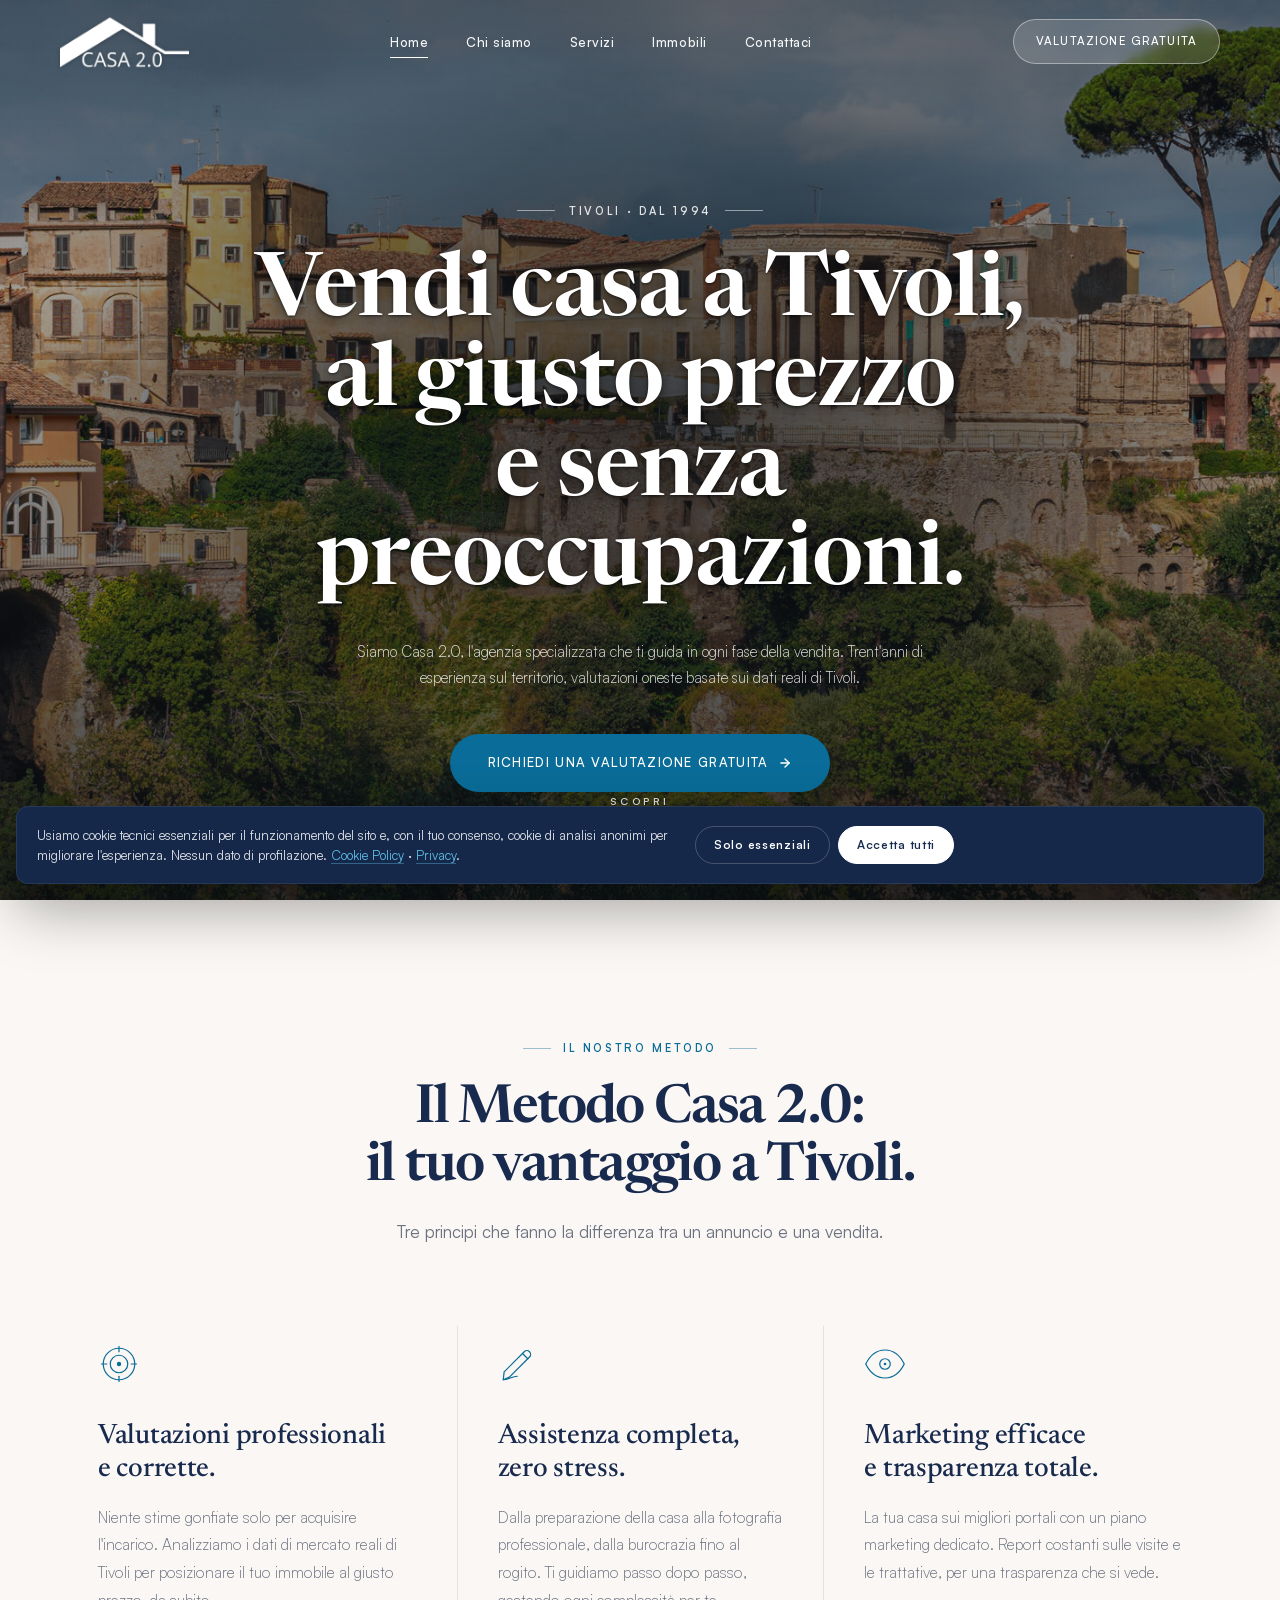
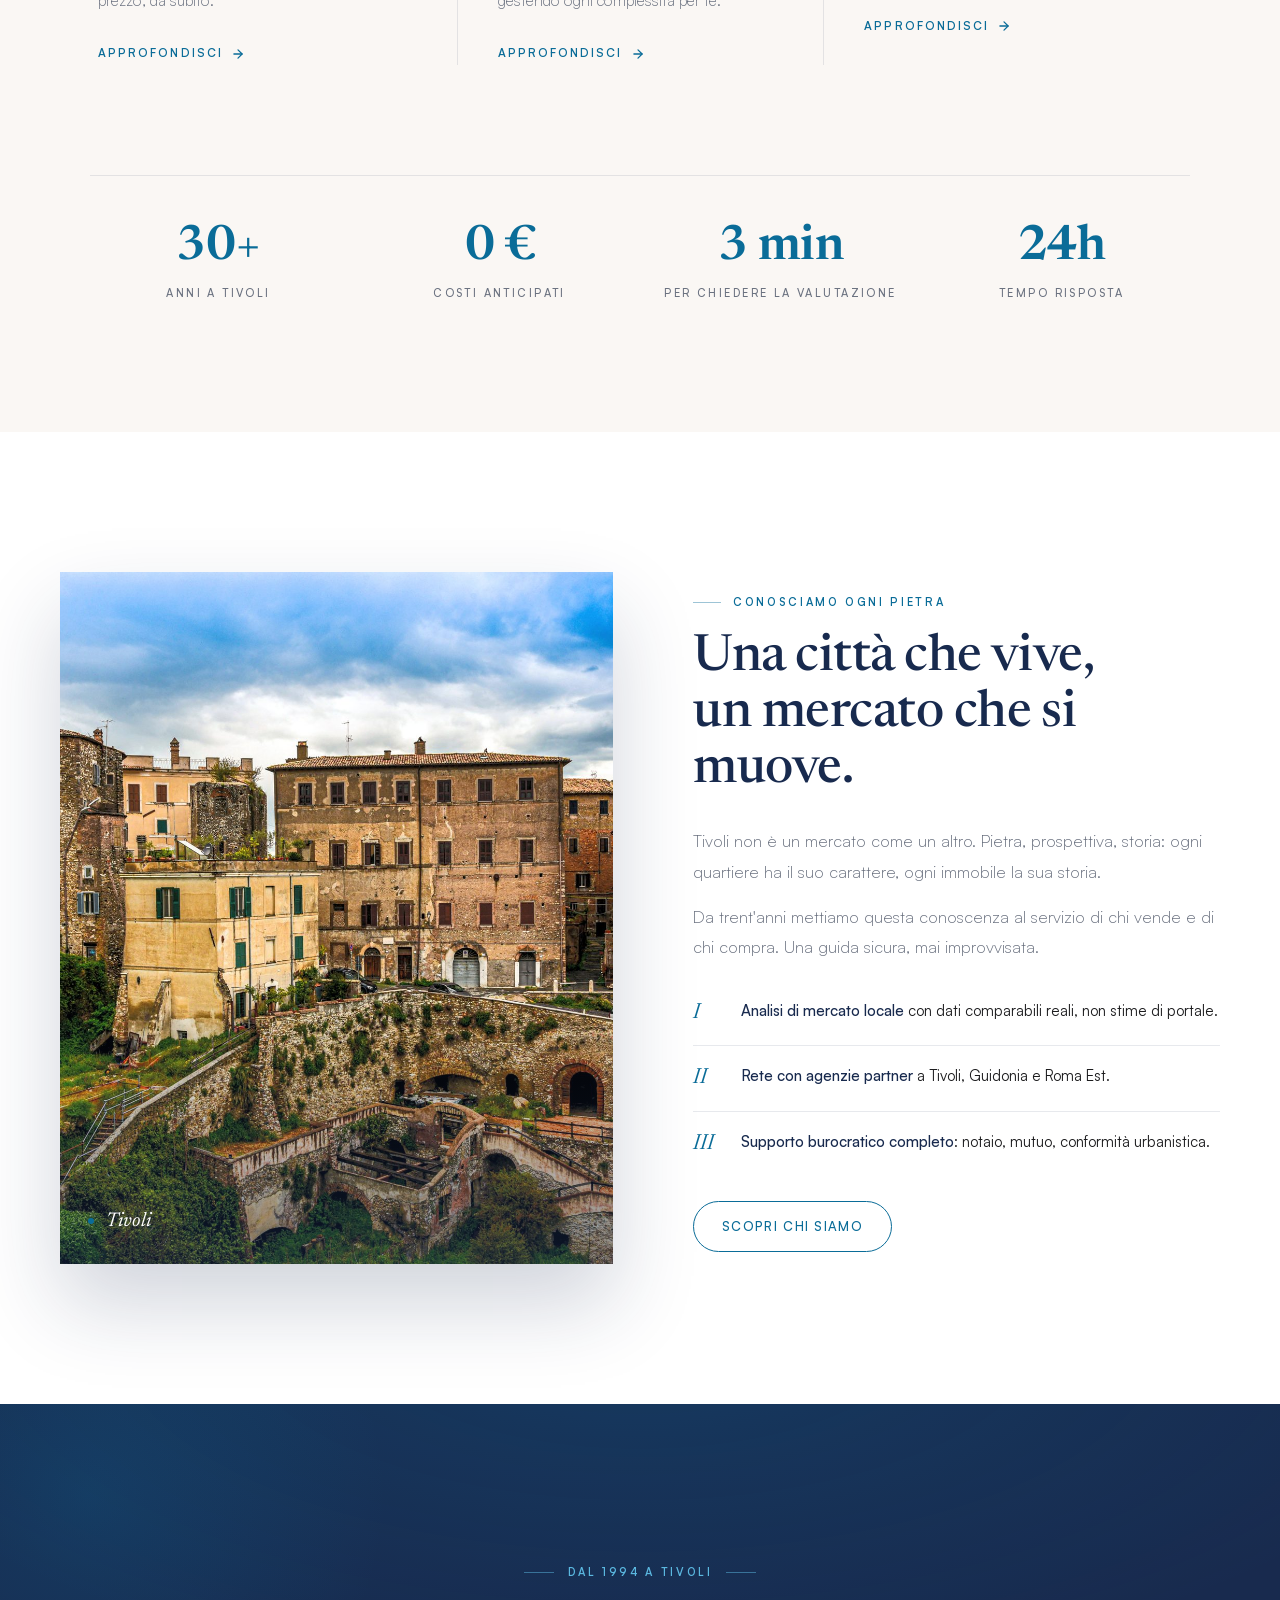
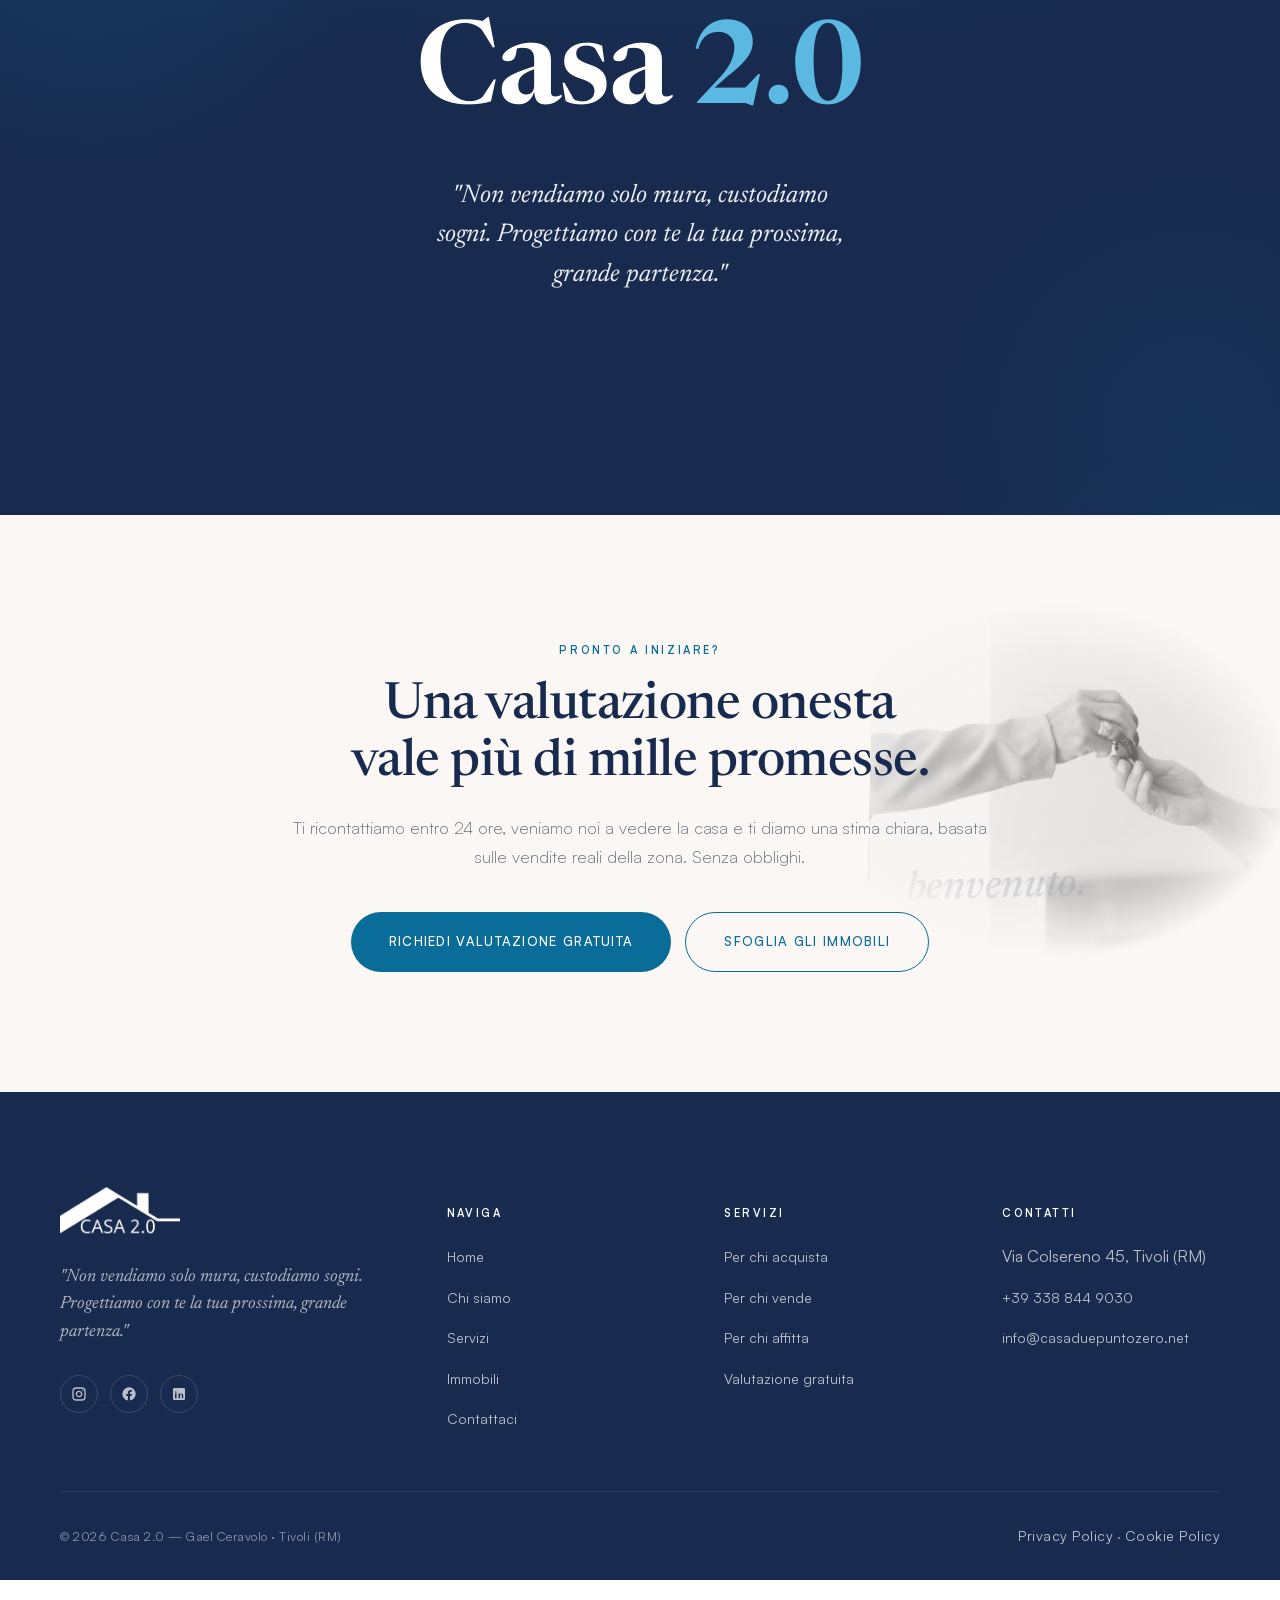
==== commit d8dd029c: "Correzioni mirate: brand, bug visivi, exit-intent, font, pagina inglese - Rimosso il cursore persona" ====
--- a/index.html
+++ b/index.html
@@ -6,8 +6,6 @@
 <title>Casa 2.0 — Agenzia Immobiliare a Tivoli dal 1994</title>
 <meta name="description" content="Casa 2.0, agenzia immobiliare di Tivoli dal 1994. Valutazioni oneste, marketing trasparente, esperienza sul territorio. Richiedi una valutazione gratuita." />
 <link rel="canonical" href="https://www.casaduepuntozero.net/" />
-<link rel="alternate" hreflang="it" href="https://www.casaduepuntozero.net/" />
-<link rel="alternate" hreflang="en" href="https://www.casaduepuntozero.net/investors.html" />
 <link rel="icon" href="assets/favicon.svg" type="image/svg+xml" />
 <meta property="og:type" content="website" />
 <meta property="og:locale" content="it_IT" />
@@ -17,7 +15,7 @@
 <meta property="og:image" content="https://www.casaduepuntozero.net/assets/tivoli-aerial.jpg" />
 <meta property="og:url" content="https://www.casaduepuntozero.net/" />
 <meta name="twitter:card" content="summary_large_image" />
-<meta name="theme-color" content="#1A2A3C" />
+<meta name="theme-color" content="#182A4E" />
 <script type="application/ld+json">
 {
   "@context": "https://schema.org",
@@ -83,11 +81,10 @@
   "publisher": { "@id": "https://www.casaduepuntozero.net/#agency" }
 }
 </script>
-<link rel="preconnect" href="https://fonts.googleapis.com">
-<link rel="preconnect" href="https://fonts.gstatic.com" crossorigin>
-<link rel="preload" href="assets/fonts/Zodiak-Variable.woff2" as="font" type="font/woff2" crossorigin>
+<link rel="preload" href="assets/fonts/Newsreader-Variable.woff2" as="font" type="font/woff2" crossorigin>
 <link rel="preload" href="assets/fonts/Satoshi-Variable.woff2" as="font" type="font/woff2" crossorigin>
-<link rel="stylesheet" href="assets/site.css?v=23">
+<link rel="stylesheet" href="assets/site.css?v=24">
+<script>document.documentElement.classList.add('js')</script>
 <style>
   /* =========================================================
      HOME-SPECIFIC
@@ -163,7 +160,7 @@
     font-weight: 600;
     letter-spacing:-0.01em;
   }
-  .trust__num em{ font-style:italic; color: var(--primary); font-weight:600;}
+  .trust__num em{ font-style:normal; color: var(--primary); font-weight:600;}
   .trust__label{
     margin-top: 12px;
     font-size: 11px;
@@ -180,8 +177,8 @@
     text-transform: uppercase;
     letter-spacing: 0.16em;
     color: var(--red-accent);
-    background: rgba(192,57,43,0.08);
-    border:1px solid rgba(192,57,43,0.25);
+    background: rgba(8,140,191,0.08);
+    border:1px solid rgba(8,140,191,0.25);
     padding: 3px 7px;
     border-radius: 999px;
     vertical-align: middle;
@@ -204,7 +201,7 @@
     position:relative;
     aspect-ratio: 4/5;
     overflow:hidden;
-    box-shadow: 0 40px 80px rgba(26,42,60,0.20);
+    box-shadow: 0 40px 80px rgba(24,42,78,0.20);
   }
   .showcase__media img{
     width:100%; height:100%; object-fit: cover;
@@ -213,7 +210,7 @@
   .showcase__media:hover img{ transform: scale(1.05); }
   .showcase__media::after{
     content:""; position:absolute; inset:0;
-    background: linear-gradient(180deg, transparent 60%, rgba(26,42,60,0.5));
+    background: linear-gradient(180deg, transparent 60%, rgba(24,42,78,0.5));
     pointer-events:none;
   }
   .showcase__caption{
@@ -293,19 +290,19 @@
   }
   .quote-section::before{
     top:-260px; left:-260px;
-    background: radial-gradient(circle, rgba(74,143,163,0.16), transparent 60%);
+    background: radial-gradient(circle, rgba(8,140,191,0.16), transparent 60%);
   }
   .quote-section::after{
     bottom:-260px; right:-260px;
-    background: radial-gradient(circle, rgba(192,57,43,0.08), transparent 60%);
+    background: radial-gradient(circle, rgba(8,140,191,0.08), transparent 60%);
   }
   .quote-section .micro-label{
-    color: var(--red-accent);
+    color: var(--accent-on-dark);
     display:inline-flex; align-items:center; gap:14px;
   }
   .quote-section .micro-label::before,
   .quote-section .micro-label::after{
-    content:""; width:30px; height:1px; background: var(--red-accent); opacity:.5;
+    content:""; width:30px; height:1px; background: var(--accent-on-dark); opacity:.5;
   }
   .brand-mark{
     margin: 38px auto 42px;
@@ -316,13 +313,13 @@
     font-weight: 600;
     font-size: clamp(64px, 9vw, 120px);
     line-height: 1;
-    letter-spacing: -0.02em;
+    letter-spacing: -0.012em;
     color: #fff;
     display:inline-flex;
     align-items: baseline;
     gap: 0.18em;
   }
-  .brand-wordmark .two{ color: var(--red-accent); font-weight: 600; }
+  .brand-wordmark .two{ color: var(--accent-on-dark); font-weight: 600; }
   .quote-section blockquote{
     font-family: var(--font-display);
     font-style: italic;
@@ -340,7 +337,7 @@
     font-size: 12px;
     letter-spacing: 0.16em;
     text-transform: uppercase;
-    border-bottom:1px solid rgba(74,143,163,0.35);
+    border-bottom:1px solid rgba(8,140,191,0.35);
     padding-bottom: 6px;
     transition: gap 200ms ease, color 200ms ease, border-color 200ms ease;
   }
@@ -456,7 +453,6 @@
       <li><a href="properties.html">Immobili</a></li>
       <li><a href="contattaci.html">Contattaci</a></li>
     </ul>
-    <a href="investors.html" class="nav__lang" title="English version">EN</a>
     <a href="valuta.html" class="btn nav__cta-desktop">Valutazione Gratuita</a>
     <button class="nav__burger" id="burger" aria-label="Apri menu" aria-expanded="false">
       <span></span><span></span><span></span>
@@ -497,7 +493,7 @@
       Trent'anni di esperienza sul territorio, valutazioni oneste basate sui dati reali di Tivoli.
     </p>
     <div class="hero__cta hero__fade d3">
-      <a href="contattaci.html" class="btn btn--lg">
+      <a href="valuta.html" class="btn btn--lg">
         Richiedi una valutazione gratuita
         <svg width="14" height="14" viewBox="0 0 24 24" fill="none" stroke="currentColor" stroke-width="2.4" stroke-linecap="round" stroke-linejoin="round"><line x1="5" y1="12" x2="19" y2="12"/><polyline points="12 5 19 12 12 19"/></svg>
       </a>
@@ -584,12 +580,12 @@
         <div class="trust__label">Anni a Tivoli</div>
       </div>
       <div>
-        <div class="trust__num"><em>100</em>%</div>
-        <div class="trust__label">Valutazioni oneste</div>
+        <div class="trust__num"><em>0</em> €</div>
+        <div class="trust__label">Costi anticipati</div>
       </div>
       <div>
-        <div class="trust__num"><em>0</em></div>
-        <div class="trust__label">Sorprese sul prezzo</div>
+        <div class="trust__num"><em>3</em> min</div>
+        <div class="trust__label">Per chiedere la valutazione</div>
       </div>
       <div>
         <div class="trust__num"><em>24</em>h</div>
@@ -624,7 +620,7 @@
         </li>
         <li>
           <span class="n">III</span>
-          <span><strong>Supporto burocratico end-to-end</strong>: notaio, mutuo, conformità urbanistica.</span>
+          <span><strong>Supporto burocratico completo</strong>: notaio, mutuo, conformità urbanistica.</span>
         </li>
       </ul>
       <a href="chi-siamo.html" class="btn btn--outline">Scopri chi siamo</a>
@@ -666,7 +662,7 @@
   <div class="container">
     <span class="micro-label reveal" style="color:var(--red-accent); display:inline-block;">Pronto a iniziare?</span>
     <h2 class="reveal">Una valutazione <em>onesta</em><br/>vale più di mille promesse.</h2>
-    <p class="reveal" data-delay="1">Veniamo noi a vedere la tua casa. Tempo per te, dati per noi, una proposta chiara sul tavolo. Senza obblighi, in 24 ore.</p>
+    <p class="reveal" data-delay="1">Ti ricontattiamo entro 24 ore, veniamo noi a vedere la casa e ti diamo una stima chiara, basata sulle vendite reali della zona. Senza obblighi.</p>
     <div class="cta-banner__buttons reveal" data-delay="2">
       <a href="valuta.html" class="btn btn--lg">Richiedi valutazione gratuita</a>
       <a href="properties.html" class="btn btn--outline btn--lg">Sfoglia gli immobili</a>
@@ -718,39 +714,13 @@
       </div>
     </div>
     <div class="footer__bottom">
-      <span>© 2025 Casa 2.0 — Gael Ceravolo · Tivoli (RM)</span>
+      <span>© <span data-year>2026</span> Casa 2.0 — Gael Ceravolo · Tivoli (RM)</span>
       <span><a href="privacy.html">Privacy Policy</a> · <a href="cookie.html">Cookie Policy</a></span>
     </div>
   </div>
 </footer>
 
-<!-- =========================================================
-     TWEAKS PANEL
-     ========================================================= -->
-<aside class="tweaks" id="tweaks">
-  <div class="tweaks__title">
-    <span>Tweaks · Home</span>
-    <button id="tweaks-close" aria-label="Chiudi tweaks">×</button>
-  </div>
-  <div class="tweaks__row">
-    <label>Headline</label>
-    <div class="tweaks__chips" id="tk-headline">
-      <button class="tweaks__chip active" data-v="0">Originale</button>
-      <button class="tweaks__chip" data-v="1">Diretta</button>
-      <button class="tweaks__chip" data-v="2">Emotiva</button>
-    </div>
-  </div>
-  <div class="tweaks__row">
-    <label>Tinta celeste hero <span id="tk-tint-val" style="opacity:.6">22%</span></label>
-    <input type="range" id="tk-tint" min="0" max="60" step="2" value="22"/>
-  </div>
-  <div class="tweaks__row">
-    <label>Scurire base hero <span id="tk-bot-val" style="opacity:.6">85%</span></label>
-    <input type="range" id="tk-bottom" min="40" max="100" step="5" value="85"/>
-  </div>
-</aside>
-
-<script src="assets/site.js?v=11"></script>
+<script src="assets/site.js?v=12"></script>
 <script>
   /* ---------- CTA PRINT PARALLAX (chiave editoriale) ---------- */
   (function(){
@@ -784,47 +754,6 @@
     });
   });
 
-  /* ---------- PAGE-SPECIFIC TWEAKS ---------- */
-  const TWEAK_DEFAULTS = /*EDITMODE-BEGIN*/{
-    "headlineVariant": 0,
-    "heroTint": 16,
-    "heroBottom": 95
-  }/*EDITMODE-END*/;
-
-  const HEADLINES = [
-    ['Vendi casa a Tivoli,', 'al <em>giusto</em> prezzo', 'e senza preoccupazioni.'],
-    ['La tua casa, venduta.', 'Al prezzo <em>giusto</em>.', 'In tempi reali.'],
-    ['A Tivoli, vendere casa', 'è un\u2019arte di <em>fiducia</em>,', 'non di formule.']
-  ];
-
-  const state = { ...TWEAK_DEFAULTS };
-
-  function applyTweaks(){
-    const lines = document.querySelectorAll('#hero-headline .hero__h-line');
-    const v = HEADLINES[state.headlineVariant] || HEADLINES[0];
-    lines.forEach((el, i) => { if(v[i] !== undefined) el.innerHTML = v[i]; });
-    document.documentElement.style.setProperty('--hero-tint',   (state.heroTint/100).toFixed(2));
-    document.documentElement.style.setProperty('--hero-bottom', (state.heroBottom/100).toFixed(2));
-    const tv = document.getElementById('tk-tint-val'); if(tv) tv.textContent = state.heroTint + '%';
-    const bv = document.getElementById('tk-bot-val');  if(bv) bv.textContent = state.heroBottom + '%';
-    const tk = document.getElementById('tk-tint');     if(tk) tk.value = state.heroTint;
-    const bk = document.getElementById('tk-bottom');   if(bk) bk.value = state.heroBottom;
-    document.querySelectorAll('#tk-headline .tweaks__chip').forEach(b=>{
-      b.classList.toggle('active', parseInt(b.dataset.v,10) === state.headlineVariant);
-    });
-  }
-  applyTweaks();
-
-  function persist(edits){
-    Object.assign(state, edits);
-    window.Casa20.persistTweak(edits);
-    applyTweaks();
-  }
-  document.querySelectorAll('#tk-headline .tweaks__chip').forEach(btn=>{
-    btn.addEventListener('click', ()=>{ persist({ headlineVariant: parseInt(btn.dataset.v,10) }); });
-  });
-  document.getElementById('tk-tint').addEventListener('input',  e=> persist({ heroTint:   parseInt(e.target.value,10) }));
-  document.getElementById('tk-bottom').addEventListener('input', e=> persist({ heroBottom: parseInt(e.target.value,10) }));
 </script>
 </body>
 </html>
--- a/assets/site.css
+++ b/assets/site.css
@@ -0,0 +1,804 @@
+/* ==========================================================
+   Casa 2.0 — Shared site styles
+   Tipografia: Cormorant Garamond (display) + Poppins (UI/body)
+   Tipografia: Newsreader (serif classico per i titoli: autorità e fiducia) + Satoshi (UI/body) — self-hosted
+   Palette: navy-teal #326273 dominante, rosso accento, beige paper
+   ========================================================== */
+
+/* ---- Self-hosted variable fonts (Fontshare) ---- */
+@font-face{
+  font-family:"Newsreader"; src:url("fonts/Newsreader-Variable.woff2") format("woff2");
+  font-weight:400 700; font-style:normal; font-display:swap;
+}
+@font-face{
+  font-family:"Newsreader"; src:url("fonts/Newsreader-VariableItalic.woff2") format("woff2");
+  font-weight:400 700; font-style:italic; font-display:swap;
+}
+@font-face{
+  font-family:"Satoshi"; src:url("fonts/Satoshi-Variable.woff2") format("woff2");
+  font-weight:300 900; font-style:normal; font-display:swap;
+}
+
+:root{
+  /* Palette allineata al LOGO: tetto ceruleo #088CBF + scritta navy.
+     Il primario è lo stesso ceruleo scurito quanto basta per il contrasto AA col testo bianco. */
+  --primary:        #0A6C98;
+  --primary-light:  #088CBF;   /* ceruleo esatto del logo */
+  --primary-soft:   #CFE6F1;
+  --navy:           #182A4E;
+  --navy-soft:      #26406A;
+  --beige:          #F5ECE8;
+  --paper:          #FAF7F4;
+  /* Il rosso non appartiene al brand (e comunica urgenza/allarme): l'accento ora è il blu del logo.
+     Il nome della variabile resta per compatibilità con le pagine. */
+  --red-accent:     #0A6C98;
+  --accent-on-dark: #5BB8E0;   /* accento leggibile su navy (contrasto > 5:1) */
+  --white:          #FFFFFF;
+  --text-dark:      #1C1C1E;
+  --text-muted:     #6B7280;
+  --hairline:       rgba(24,42,78,0.10);
+
+  /* Display = Newsreader (optical size: a grande dimensione diventa più raffinato) · Body = Satoshi */
+  --font-display: "Newsreader", Georgia, "Times New Roman", serif;
+  --font-accent:  "Newsreader", Georgia, serif;
+  --font-body:    "Satoshi", -apple-system, BlinkMacSystemFont, "Segoe UI", sans-serif;
+
+  /* superfici scure: navy profondo del brand, non più quasi-nero */
+  --ink:            #0F1D38;
+  --ink-2:          #16284A;
+
+  --max: 1240px;
+  --nav-h: 84px;
+
+  /* hero overlay defaults (page-tweakable) */
+  --hero-tint: 0.22;
+  --hero-bottom: 0.85;
+}
+
+/* ============================================================
+   RESET / BASE
+   ============================================================ */
+*,*::before,*::after{box-sizing:border-box;}
+html{scroll-behavior:smooth; -webkit-text-size-adjust:100%;}
+body{
+  margin:0;
+  font-family:var(--font-body);
+  font-weight:400;
+  color:var(--text-dark);
+  background:var(--white);
+  line-height:1.65;
+  -webkit-font-smoothing:antialiased;
+  overflow-x:hidden;
+}
+img{max-width:100%; display:block;}
+a{color:inherit; text-decoration:none;}
+button{font-family:inherit; cursor:pointer; border:none; background:none; color:inherit;}
+
+h1,h2,h3,h4{
+  font-family:var(--font-display);
+  font-weight:600;
+  line-height:1.08;
+  margin:0;
+  letter-spacing:-0.01em;
+}
+/* Parola-accento nei titoli: resta nello stesso stile del titolo.
+   Il cambio di corsivo/peso/colore a metà frase spezzava il messaggio (es. "al giusto prezzo"). */
+h1 em, h2 em, h3 em, h4 em, blockquote em{
+  font-family: inherit !important;
+  font-style: normal !important;
+  font-weight: inherit !important;
+  color: inherit !important;
+  letter-spacing: inherit !important;
+}
+/* Solo i blocchi-citazione STANDALONE (non inline) restano serif italic eleganti */
+.quote-section blockquote, .footer__tag{
+  font-family: var(--font-accent);
+  font-style: italic;
+}
+
+.micro-label{
+  font-family:var(--font-body);
+  font-weight:600;
+  font-size:11px;
+  text-transform:uppercase;
+  letter-spacing:0.24em;
+}
+
+.container{ max-width:var(--max); margin:0 auto; padding:0 40px; }
+
+/* Accessibilità: testo visibile solo a screen reader */
+.sr-only{ position:absolute; width:1px; height:1px; padding:0; margin:-1px; overflow:hidden; clip:rect(0,0,0,0); white-space:nowrap; border:0; }
+
+/* ============================================================
+   NAV
+   ============================================================ */
+.nav{
+  position:fixed; top:0; left:0; right:0;
+  height:var(--nav-h);
+  display:flex; align-items:center;
+  z-index:100;
+  background:transparent;
+  transition: background 350ms ease, backdrop-filter 350ms ease, box-shadow 350ms ease, border-color 350ms ease;
+  border-bottom:1px solid transparent;
+}
+.nav.scrolled, .nav.solid{
+  background:rgba(255,255,255,0.9);
+  backdrop-filter: blur(18px) saturate(140%);
+  -webkit-backdrop-filter: blur(18px) saturate(140%);
+  box-shadow: 0 1px 0 rgba(24,42,78,0.06), 0 10px 30px rgba(24,42,78,0.04);
+  border-bottom-color: rgba(24,42,78,0.05);
+}
+.nav__inner{
+  width:100%; max-width:var(--max); margin:0 auto;
+  padding:0 40px;
+  display:flex; align-items:center; justify-content:space-between; gap:24px;
+}
+.logo{ display:flex; align-items:center; height: 56px; }
+.logo img{
+  height: 100%; width:auto; display:block;
+  transition: filter 350ms ease;
+}
+/* Over the dark hero (nav transparent) → logo bianco per contrasto (fix blu-su-blu) */
+.nav:not(.scrolled):not(.solid) .logo img{
+  filter: brightness(0) invert(1) drop-shadow(0 1px 2px rgba(0,0,0,0.25));
+}
+/* Scrolled / solid (sfondo bianco) → logo brand teal normale */
+.nav.scrolled .logo img, .nav.solid .logo img{ filter: none; }
+
+.nav__links{
+  display:flex; gap:38px;
+  list-style:none; margin:0; padding:0;
+}
+.nav__links a{
+  font-size:13px;
+  font-weight:500;
+  letter-spacing:0.04em;
+  color:var(--text-dark);
+  position:relative;
+  padding:8px 0;
+  transition: color 200ms ease;
+}
+.nav__links a::after{
+  content:""; position:absolute; left:0; right:0; bottom:0; height:1px;
+  background:var(--primary);
+  transform:scaleX(0); transform-origin:center;
+  transition: transform 280ms ease;
+}
+.nav__links a:hover,.nav__links a.active{color:var(--primary);}
+.nav__links a:hover::after,.nav__links a.active::after{transform:scaleX(1);}
+.nav:not(.scrolled):not(.solid) .nav__links a{color:rgba(255,255,255,0.95);}
+.nav:not(.scrolled):not(.solid) .nav__links a::after{background:#fff;}
+
+/* CTA button */
+.btn{
+  display:inline-flex; align-items:center; justify-content:center; gap:10px;
+  font-family:var(--font-body);
+  font-weight:500;
+  font-size:13px;
+  letter-spacing:0.1em;
+  text-transform:uppercase;
+  padding:14px 28px;
+  border-radius:100px;
+  background:var(--primary);
+  color:#fff;
+  transition: transform 280ms ease, box-shadow 280ms ease, background 280ms ease, color 280ms ease;
+  white-space:nowrap;
+  cursor:pointer;
+}
+.btn:hover{
+  transform: translateY(-2px);
+  box-shadow: 0 0 24px rgba(10,108,152,0.35), 0 14px 30px rgba(10,108,152,0.22);
+  background: var(--primary-light);
+}
+.btn--lg{ font-size:13px; padding:18px 38px; }
+.btn--xl{ font-size:14px; padding:22px 44px; }
+.btn--outline{
+  background: transparent; color: var(--primary); border:1.5px solid var(--primary);
+}
+.btn--outline:hover{ background: var(--primary); color:#fff; }
+.btn--whatsapp{ background:transparent; color:var(--primary); border:1.5px solid var(--primary); }
+.btn--whatsapp:hover{ background:var(--primary); color:#fff; box-shadow:none; }
+.btn--whatsapp svg{ width:16px; height:16px; flex:none; }
+/* su fondo scuro */
+.section--navy .btn--whatsapp, .cta-banner .btn--whatsapp, .not-found .btn--whatsapp{ color:#fff; border-color:rgba(255,255,255,0.6); }
+.section--navy .btn--whatsapp:hover, .cta-banner .btn--whatsapp:hover, .not-found .btn--whatsapp:hover{ background:#fff; color:var(--navy); border-color:#fff; }
+.nav .btn{ font-size:11.5px; padding:12px 22px; }
+.nav__lang{
+  font-family: var(--font-body); font-size: 10.5px; letter-spacing: 0.2em;
+  text-transform: uppercase; font-weight: 700; color: var(--text-muted);
+  padding: 7px 11px; border-radius: 100px;
+  border: 1px solid var(--hairline);
+  transition: all .22s ease;
+  margin-right: 4px;
+}
+.nav__lang:hover{ color: var(--primary); border-color: var(--primary); }
+.nav:not(.scrolled):not(.solid) .nav__lang{ color: rgba(255,255,255,0.85); border-color: rgba(255,255,255,0.3); }
+.nav:not(.scrolled):not(.solid) .nav__lang:hover{ color:#fff; border-color:#fff; background: rgba(255,255,255,0.08); }
+@media (max-width: 960px){ .nav__lang{ display:none; } }
+.nav:not(.scrolled):not(.solid) .btn{
+  background: rgba(255,255,255,0.14);
+  color:#fff;
+  border:1px solid rgba(255,255,255,0.4);
+  backdrop-filter: blur(6px);
+}
+.nav:not(.scrolled):not(.solid) .btn:hover{
+  background:#fff; color: var(--primary); border-color:#fff;
+}
+
+/* burger */
+.nav__burger{
+  display:none;
+  width:42px; height:42px;
+  flex-direction:column; justify-content:center; align-items:center; gap:6px;
+  border-radius:8px;
+}
+.nav__burger span{
+  width:22px; height:1.5px; background:#fff;
+  transition: transform 300ms ease, opacity 200ms ease, background 200ms ease;
+}
+.nav.scrolled .nav__burger span, .nav.solid .nav__burger span{ background:var(--primary); }
+.nav__burger.open span:nth-child(1){ transform: translateY(7px) rotate(45deg); }
+.nav__burger.open span:nth-child(2){ opacity:0; }
+.nav__burger.open span:nth-child(3){ transform: translateY(-7px) rotate(-45deg); }
+
+.nav__overlay{
+  position:fixed; inset:0;
+  background:var(--navy);
+  z-index:99;
+  display:flex; flex-direction:column; align-items:center; justify-content:center;
+  gap:32px;
+  opacity:0; pointer-events:none;
+  transition: opacity 350ms ease;
+}
+.nav__overlay.open{ opacity:1; pointer-events:auto; }
+#overlay-close{
+  position:absolute; top:24px; right:28px;
+  background:none; border:none; cursor:pointer;
+  color:#fff; font-size:32px; line-height:1;
+  opacity:.7; transition: opacity 200ms ease;
+}
+#overlay-close:hover{ opacity:1; }
+.nav__overlay a{
+  font-family:var(--font-display); color:#fff;
+  font-size:30px; font-weight:500;
+}
+
+/* ============================================================
+   HERO BASE (riusabile su tutte le pagine)
+   ============================================================ */
+.hero{
+  position:relative;
+  min-height:100vh;
+  display:flex; align-items:center; justify-content:center;
+  color:#fff;
+  overflow:hidden;
+  isolation:isolate;
+  text-align:center;
+}
+.hero__bg{
+  position:absolute; inset:0;
+  background-position:center; background-size:cover; background-repeat:no-repeat;
+  z-index:-3;
+  transform:scale(1.06);
+  filter: brightness(0.86) saturate(0.95) contrast(0.98);
+  animation: heroZoom 20s ease-out forwards;
+}
+@keyframes heroZoom{ from{transform:scale(1.14);} to{transform:scale(1.0);} }
+/* scrim NEUTRO near-black (niente più tinta blu) — la foto resta naturale, il testo legge */
+.hero__wash{
+  position:absolute; inset:0;
+  background:
+    linear-gradient(180deg,
+      rgba(14,17,22, 0.30) 0%,
+      rgba(14,17,22, 0.12) 42%,
+      rgba(14,17,22, 0.00) 62%);
+  mix-blend-mode: normal;
+  z-index:-2;
+}
+.hero__overlay{
+  position:absolute; inset:0;
+  background:
+    /* campo calmo focale dietro il testo centrale (scuro al centro, sfuma ai bordi) */
+    radial-gradient(58% 48% at 50% 46%, rgba(14,17,22,0.66) 0%, rgba(14,17,22,0.34) 52%, rgba(14,17,22,0.04) 82%),
+    /* leggero scuro generale + base più scura per CTA/scroll */
+    linear-gradient(180deg, rgba(14,17,22,0.28) 0%, rgba(14,17,22,0.10) 32%, rgba(14,17,22,0.80) 100%);
+  z-index:-1;
+}
+.hero__content{
+  position:relative;
+  width:100%;
+  max-width: 920px;
+  margin:0 auto;
+  padding: var(--nav-h) 40px 0;
+}
+.hero__eyebrow{
+  display:inline-flex; align-items:center; gap:14px;
+  color: rgba(255,255,255,0.85);
+  margin-bottom: 30px;
+}
+.hero__eyebrow .line{ width: 38px; height:1px; background: rgba(255,255,255,0.5); }
+.hero h1{
+  font-size: clamp(34px, calc(6.8vw + 8px), 88px);   /* su telefono il titolo non esce più dallo schermo */
+  font-weight:600;
+  color:#fff;
+  letter-spacing:-0.012em;
+  /* alone scuro stretto attorno alle lettere = leggibilità su foto dettagliata, senza tinte */
+  text-shadow: 0 2px 16px rgba(0,0,0,0.55), 0 1px 3px rgba(0,0,0,0.6);
+  line-height:1.02;
+}
+.hero h1 em{ font-weight:500; letter-spacing:-0.01em; }
+.hero__sub{
+  max-width: 56ch;
+  margin: 30px auto 0;
+  font-size: clamp(15px, 1.1vw, 17px);
+  color: rgba(255,255,255,0.85);
+  font-weight:300;
+  line-height:1.7;
+}
+.hero__cta{ margin-top: 44px; }
+
+.scroll-cue{
+  position:absolute;
+  left:50%; bottom:34px;
+  transform:translateX(-50%);
+  color:rgba(255,255,255,0.85);
+  font-size:10.5px;
+  letter-spacing:0.36em;
+  font-weight:600;
+  text-transform:uppercase;
+  display:flex; flex-direction:column; align-items:center; gap:10px;
+  z-index:1;
+  transition: color 250ms ease, transform 350ms ease;
+}
+.scroll-cue:hover{ color:#fff; transform: translate(-50%, -3px); }
+.scroll-cue .stem{
+  width:1px; height:46px;
+  background: linear-gradient(to bottom, rgba(255,255,255,0.7), transparent);
+  position:relative;
+  overflow:hidden;
+}
+.scroll-cue .stem::after{
+  content:""; position:absolute; left:0; top:-20px; width:1px; height:20px;
+  background:#fff;
+  animation: scrollDown 1.8s ease-in-out infinite;
+}
+@keyframes scrollDown{
+  0%{transform: translateY(0); opacity:0;}
+  30%{opacity:1;}
+  100%{transform: translateY(66px); opacity:0;}
+}
+
+/* hero entrance helpers */
+.hero__fade{ opacity:0; transform: translateY(20px); animation: rise 800ms cubic-bezier(.2,.7,.2,1) forwards; }
+.hero__fade.d1{ animation-delay: 60ms; }
+.hero__fade.d2{ animation-delay: 600ms; }
+.hero__fade.d3{ animation-delay: 760ms; }
+.hero__fade.d4{ animation-delay: 1000ms; }
+@keyframes rise{ to{opacity:1; transform: translateY(0);} }
+
+/* FIX: la scroll-cue è centrata con translateX(-50%); l'animazione rise
+   sovrascriveva il transform spostandola a destra. Keyframe dedicato che
+   preserva la centratura orizzontale. */
+.scroll-cue.hero__fade{
+  transform: translateX(-50%) translateY(20px);
+  animation: scrollCueRise 800ms cubic-bezier(.2,.7,.2,1) forwards;
+}
+@keyframes scrollCueRise{ to{ opacity:1; transform: translateX(-50%) translateY(0); } }
+
+/* ============================================================
+   SECTION BASE
+   ============================================================ */
+.section{ padding: 130px 0; position:relative; }
+.section--beige{ background: var(--paper); }
+.section--navy { background: var(--navy); color:#fff; }
+.section--white{ background: var(--white); }
+
+.section-head{
+  text-align:center;
+  max-width: 760px;
+  margin: 0 auto 80px;
+}
+.section-head .micro-label{
+  color: var(--primary);
+  display:inline-flex; align-items:center; gap:12px;
+  margin-bottom: 22px;
+}
+.section-head .micro-label::before,
+.section-head .micro-label::after{
+  content:""; width: 28px; height:1px; background: var(--primary); opacity:0.4;
+}
+.section-head h2{
+  font-size: clamp(36px, 4.2vw, 58px);
+  line-height: 1.08;
+  color: var(--navy);
+  font-weight: 600;
+  letter-spacing: -0.03em;
+}
+.section-head h2 em{ color: var(--primary); font-weight:500; }
+.section-head .lead{
+  margin: 22px auto 0;
+  color: var(--text-muted);
+  font-size:17px;
+  max-width: 60ch;
+}
+
+/* ============================================================
+   FOOTER
+   ============================================================ */
+footer.site-footer{
+  background: var(--navy);
+  color: rgba(255,255,255,0.7);
+  padding: 90px 0 32px;
+}
+.footer-grid{
+  display:grid;
+  grid-template-columns: 1.5fr 1fr 1fr 1fr;
+  gap: 60px;
+  padding-bottom: 60px;
+  border-bottom: 1px solid rgba(255,255,255,0.08);
+}
+footer.site-footer .logo img{ filter: brightness(0) invert(1); height: 52px; }
+footer.site-footer h4{
+  font-family: var(--font-body);
+  font-size: 11px;
+  text-transform: uppercase;
+  letter-spacing: 0.22em;
+  color: #fff;
+  margin: 26px 0 24px;
+  font-weight: 600;
+}
+footer.site-footer ul{ list-style:none; padding:0; margin:0; display:grid; gap:14px;}
+footer.site-footer a{ color: rgba(255,255,255,0.7); font-size:14px; transition: color 200ms ease;}
+footer.site-footer a:hover{ color:#fff;}
+.footer__tag{
+  margin-top: 26px;
+  font-family: var(--font-display);
+  font-style: italic;
+  line-height: 1.55;
+  color: rgba(255,255,255,0.65);
+  max-width: 38ch;
+  font-size: 18px;
+  font-weight:400;
+}
+.footer__social{ display:flex; gap:12px; margin-top: 28px; }
+.footer__social a{
+  width:38px; height:38px; border-radius: 50%;
+  border:1px solid rgba(255,255,255,0.15);
+  display:inline-flex; align-items:center; justify-content:center;
+  transition: all 250ms ease;
+}
+.footer__social a:hover{ border-color:#fff; background:#fff; color: var(--navy); transform: translateY(-2px); }
+.footer__social svg{width:16px; height:16px;}
+.footer__bottom{
+  padding-top: 32px;
+  display:flex; justify-content:space-between; align-items:center; gap:20px;
+  font-size: 12.5px;
+  color: rgba(255,255,255,0.5);
+  flex-wrap:wrap;
+  letter-spacing:0.04em;
+}
+.footer__bottom a:hover{ color:#fff; }
+
+/* ============================================================
+   REVEAL  (nascosto solo se il JS è attivo: senza JS il contenuto resta visibile)
+   ============================================================ */
+html:not(.js) .reveal, html:not(.js) .reveal--left, html:not(.js) .reveal--right,
+html:not(.js) .reveal--up, html:not(.js) .reveal--scale, html:not(.js) .stagger > *{ opacity:1 !important; transform:none !important; filter:none !important; }
+.reveal{
+  opacity:0; transform: translateY(28px);
+  transition: opacity 800ms ease-out, transform 800ms cubic-bezier(.2,.7,.2,1);
+}
+.reveal.visible{ opacity:1; transform: translateY(0); }
+.reveal[data-delay="1"]{ transition-delay: 120ms; }
+.reveal[data-delay="2"]{ transition-delay: 240ms; }
+.reveal[data-delay="3"]{ transition-delay: 360ms; }
+
+/* ============================================================
+   PLACEHOLDER (per immagini ancora da fornire)
+   ============================================================ */
+.ph{
+  background:
+    repeating-linear-gradient(135deg, rgba(10,108,152,0.06) 0 12px, rgba(10,108,152,0.02) 12px 24px),
+    var(--paper);
+  border:1px dashed rgba(10,108,152,0.3);
+  color: var(--primary);
+  display:flex; align-items:center; justify-content:center;
+  font-family: var(--font-body);
+  font-size: 12px;
+  letter-spacing: 0.2em;
+  text-transform: uppercase;
+  text-align:center;
+  padding: 16px;
+}
+
+/* ============================================================
+   TWEAKS PANEL (shared)
+   ============================================================ */
+.tweaks{
+  position:fixed; bottom:24px; right:24px;
+  width: 280px;
+  background: rgba(24,42,78,0.97);
+  backdrop-filter: blur(14px);
+  -webkit-backdrop-filter: blur(14px);
+  border-radius: 16px;
+  padding: 16px 18px 18px;
+  color:#fff;
+  font-family: var(--font-body);
+  font-size: 12.5px;
+  box-shadow: 0 24px 60px rgba(0,0,0,0.32);
+  z-index:200;
+  display:none;
+  border:1px solid rgba(255,255,255,0.08);
+}
+.tweaks.open{ display:block; }
+.tweaks__title{
+  display:flex; justify-content:space-between; align-items:center;
+  font-size: 10.5px; font-weight:700; text-transform: uppercase; letter-spacing: 0.18em;
+  color: rgba(255,255,255,0.55);
+  margin-bottom: 14px;
+}
+.tweaks__title button{ color: rgba(255,255,255,0.6); font-size: 18px; line-height: 1; }
+.tweaks__row{ display:grid; gap: 6px; margin-bottom: 14px;}
+.tweaks__row label{
+  font-size: 10.5px; text-transform: uppercase; letter-spacing: 0.14em;
+  color: rgba(255,255,255,0.7); font-weight:600;
+}
+.tweaks__row input[type=range]{ width:100%; accent-color: var(--primary-light);}
+.tweaks__chips{ display:flex; gap:6px; flex-wrap:wrap;}
+.tweaks__chip{
+  padding: 6px 10px; border-radius: 999px;
+  background: rgba(255,255,255,0.08);
+  color:#fff; border:1px solid transparent;
+  font-size: 11px; cursor:pointer;
+}
+.tweaks__chip.active{ background: var(--primary-light); border-color: rgba(255,255,255,0.2); }
+
+/* ============================================================
+   RESPONSIVE
+   ============================================================ */
+@media (max-width: 960px){
+  .nav__links, .nav__cta-desktop { display:none; }
+  .nav__burger{ display:flex; }
+  .footer-grid{ grid-template-columns: 1fr 1fr; gap:40px;}
+  .section{ padding: 90px 0; }
+  .tweaks{ width: calc(100vw - 32px); right: 16px; bottom: 16px; }
+}
+@media (max-width: 560px){
+  .btn{ white-space: normal; text-align: center; line-height: 1.35; }   /* testo lungo: va a capo invece di uscire dal bottone */
+  .container{ padding: 0 22px; }
+  .nav__inner{ padding: 0 22px; }
+  .hero__content{ padding: var(--nav-h) 22px 0; }
+  .logo{ height: 44px; }
+  footer.site-footer .logo img{ height: 44px; }
+}
+
+/* ============================================================
+   FORM ACTIONS (submit + WhatsApp)
+   ============================================================ */
+.form-actions{ display:flex; gap:12px; flex-wrap:wrap; margin-top: 8px; }
+.form-actions .btn{ flex:1 1 auto; }
+.form-actions .btn--whatsapp{ flex:0 0 auto; }
+
+/* ============================================================
+   NAVY SECTION — depth (era piatta)
+   Sottile texture + vignette per dare profondità al brand moment
+   ============================================================ */
+.section--navy{
+  background:
+    radial-gradient(120% 90% at 50% -10%, rgba(8,140,191,0.16) 0%, transparent 55%),
+    radial-gradient(80% 60% at 110% 120%, rgba(8,140,191,0.10) 0%, transparent 55%),
+    var(--navy);
+}
+.section--navy::before{
+  content:""; position:absolute; inset:0; pointer-events:none;
+  background: radial-gradient(130% 110% at 50% 50%, transparent 55%, rgba(0,0,0,0.35) 100%);
+}
+
+/* ============================================================
+   ACCESSIBILITÀ — rispetta prefers-reduced-motion
+   ============================================================ */
+@media (prefers-reduced-motion: reduce){
+  *, *::before, *::after{
+    animation-duration: 0.001ms !important;
+    animation-iteration-count: 1 !important;
+    transition-duration: 0.001ms !important;
+    scroll-behavior: auto !important;
+  }
+  .hero__bg{ animation:none !important; transform:none !important; }
+  .reveal{ opacity:1 !important; transform:none !important; }
+  .hero__fade{ opacity:1 !important; transform:none !important; }
+}
+
+/* ============================================================
+   MOTION LAYER — immersione su tutte le pagine
+   ============================================================ */
+
+/* 1 — Scroll progress bar */
+.scroll-progress{
+  position:fixed; top:0; left:0; height:3px; width:100%;
+  transform: scaleX(0); transform-origin:0 50%;
+  background: linear-gradient(90deg, var(--primary), var(--primary-light));
+  z-index:300; pointer-events:none;
+}
+
+/* 3 — Reveal direzionali (oltre al base .reveal) */
+.reveal--left { opacity:0; transform: translateX(-48px); transition: opacity .9s ease, transform .9s var(--ease-out); }
+.reveal--right{ opacity:0; transform: translateX(48px);  transition: opacity .9s ease, transform .9s var(--ease-out); }
+.reveal--up   { opacity:0; transform: translateY(48px);  transition: opacity .9s ease, transform .9s var(--ease-out); }
+.reveal--scale{ opacity:0; transform: scale(.9);         transition: opacity .9s ease, transform .9s var(--ease-out); filter: blur(6px);}
+.reveal--left.visible, .reveal--right.visible, .reveal--up.visible{ opacity:1; transform:none; }
+/* Su telefono le entrate laterali spingevano i blocchi fuori schermo (+48px): il browser allargava
+   la pagina a 406px e la rimpiccioliva tutta. Su mobile entrano dal basso. */
+@media (max-width: 960px){
+  .reveal--left:not(.visible), .reveal--right:not(.visible){ transform: translateY(28px); }
+}
+html{ overflow-x: clip; }
+.reveal--scale.visible{ opacity:1; transform:none; filter:blur(0); }
+.reveal[data-delay="4"]{ transition-delay: 480ms; }
+.reveal[data-delay="5"]{ transition-delay: 600ms; }
+
+/* 4 — Stagger: figli che entrano in sequenza quando il padre è .visible */
+.stagger > *{ opacity:0; transform: translateY(26px); transition: opacity .7s ease, transform .7s var(--ease-out); }
+.stagger.visible > *{ opacity:1; transform:none; }
+.stagger.visible > *:nth-child(1){ transition-delay:.05s; }
+.stagger.visible > *:nth-child(2){ transition-delay:.13s; }
+.stagger.visible > *:nth-child(3){ transition-delay:.21s; }
+.stagger.visible > *:nth-child(4){ transition-delay:.29s; }
+.stagger.visible > *:nth-child(5){ transition-delay:.37s; }
+.stagger.visible > *:nth-child(6){ transition-delay:.45s; }
+
+/* 5 — Lift universale + press feedback */
+.lift{ transition: transform .45s var(--ease-out), box-shadow .45s ease; will-change: transform; }
+.lift:hover{ transform: translateY(-6px); }
+.btn:active, .pillar:active, .pcard:active, .vmember:active{ transform: scale(.97); }
+
+/* 6 — Click ripple */
+.ripple{
+  position:absolute; border-radius:50%; transform: translate(-50%,-50%) scale(0);
+  background: rgba(255,255,255,0.5); pointer-events:none;
+  animation: rippleGo .6s ease-out forwards; mix-blend-mode:overlay;
+}
+@keyframes rippleGo{ to{ transform: translate(-50%,-50%) scale(1); opacity:0; } }
+
+/* 7 — Reveal a maschera per i titoli (clip) */
+.line-reveal{ display:inline-block; overflow:hidden; vertical-align:bottom; }
+.line-reveal > span{ display:inline-block; transform: translateY(110%); transition: transform .9s var(--ease-out); }
+.line-reveal.visible > span{ transform: translateY(0); }
+
+/* 8 — Link/nav animati già presenti; aggiungo focus-visible accessibile */
+a:focus-visible, button:focus-visible, .btn:focus-visible{
+  outline: 2px solid var(--primary-light); outline-offset: 3px; border-radius: 4px;
+}
+
+/* ============================================================
+   FLOATING DUAL CTA — sempre raggiungibile (valuta + contatti)
+   ============================================================ */
+.fab{
+  position:fixed; right: 22px; bottom: 22px; z-index: 380;
+  display:flex; flex-direction:column; gap: 10px;
+  align-items:flex-end;
+  opacity:0; transform: translateY(20px);
+  transition: opacity .5s ease, transform .5s var(--ease-out), bottom .35s ease;
+  pointer-events:none;
+}
+.fab.is-visible{ opacity:1; transform:none; pointer-events:auto; }
+.fab a{
+  display:inline-flex; align-items:center; gap:10px;
+  padding: 14px 22px;
+  border-radius: 100px;
+  font-family: var(--font-body); font-weight:600; font-size: 13px;
+  letter-spacing: 0.06em; text-transform: uppercase;
+  background: var(--navy); color:#fff;
+  box-shadow: 0 16px 36px rgba(24,42,78,0.35), 0 0 0 1px rgba(255,255,255,0.06) inset;
+  transition: transform .25s var(--ease-out), background .25s ease, box-shadow .25s ease;
+  cursor:pointer; white-space:nowrap;
+}
+.fab a:hover{ transform: translateY(-3px); background: var(--primary); box-shadow: 0 22px 44px rgba(10,108,152,0.42); }
+.fab a svg{ width:16px; height:16px; }
+.fab a.fab--primary{
+  background: var(--primary);
+  font-size: 13.5px; padding: 16px 26px;
+}
+.fab a.fab--primary:hover{ background: var(--navy); }
+.fab a.fab--wa{
+  background:#fff; color: var(--navy); padding: 12px 18px; font-size: 12px;
+  box-shadow: 0 12px 30px rgba(24,42,78,0.22), 0 0 0 1px rgba(24,42,78,0.10) inset;
+}
+.fab a.fab--wa:hover{ background: var(--navy); color:#fff; }
+/* Se cookie banner attivo, alza il FAB */
+body.cookie-active .fab{ bottom: 120px; }
+@media (max-width: 560px){
+  .fab{ right: 14px; bottom: 14px; }
+  .fab a{ padding: 12px 16px; font-size: 12px; }
+  body.cookie-active .fab{ bottom: 160px; }
+}
+@media (prefers-reduced-motion: reduce){
+  .fab{ transition: opacity .2s ease; }
+}
+
+/* ============================================================
+   EXIT-INTENT MODAL — minimo, mai intrusivo
+   ============================================================ */
+#exit-modal{
+  position:fixed; inset:0; z-index:500;
+  background: rgba(14,17,22,0.55);
+  backdrop-filter: blur(6px);
+  display:flex; align-items:center; justify-content:center;
+  padding: 20px;
+  opacity:0; pointer-events:none;
+  transition: opacity .4s ease;
+}
+#exit-modal.is-visible{ opacity:1; pointer-events:auto; }
+#exit-modal .em-card{
+  background:#fff; max-width: 460px; width:100%;
+  border-radius: 8px; padding: 36px 34px 30px;
+  box-shadow: 0 30px 80px rgba(0,0,0,0.35);
+  position:relative;
+  transform: translateY(20px) scale(.96);
+  transition: transform .55s var(--ease-out);
+}
+#exit-modal.is-visible .em-card{ transform:none; }
+#exit-modal .em-card:focus{ outline:none; }
+#exit-modal .em-close{
+  position:absolute; top:12px; right:12px;
+  background:none; border:none; font-size:24px; line-height:1;
+  cursor:pointer; color: var(--text-muted); padding:6px 10px;
+  transition: color .2s ease;
+}
+#exit-modal .em-close:hover{ color: var(--navy); }
+#exit-modal .em-eyebrow{
+  font-size:11px; letter-spacing:0.24em; text-transform:uppercase;
+  color: var(--primary); font-weight:600; margin: 0 0 10px;
+}
+#exit-modal h3{
+  font-family: var(--font-display); font-size: 30px; font-weight:600;
+  color: var(--navy); margin: 0 0 12px; letter-spacing:-0.02em; line-height:1.1;
+}
+
+#exit-modal p{ color: var(--text-muted); font-size: 14.5px; line-height:1.6; margin: 0 0 22px; }
+#exit-modal .em-cta{ display:grid; gap:10px; }
+#exit-modal .em-cta a{ width:100%; text-align:center; }
+#exit-modal .em-cta .btn--whatsapp{ padding-top:14px; padding-bottom:14px; }
+#exit-modal .em-note{
+  margin-top: 14px; font-size: 11px; color: var(--text-muted);
+  text-align:center; letter-spacing:0.04em;
+}
+
+/* ============================================================
+   COOKIE BANNER GDPR
+   ============================================================ */
+#cookie-banner{
+  position:fixed; left:16px; right:16px; bottom:16px;
+  z-index: 400;
+  background: var(--ink-2);
+  color: rgba(255,255,255,0.92);
+  border:1px solid rgba(255,255,255,0.08);
+  border-radius: 12px;
+  padding: 18px 20px;
+  box-shadow: 0 24px 60px rgba(0,0,0,0.35);
+  display:flex; align-items:center; gap: 18px; flex-wrap:wrap;
+  font-family: var(--font-body); font-size: 13px; line-height:1.55;
+  transform: translateY(120%); opacity:0;
+  transition: transform .55s var(--ease-out), opacity .55s ease;
+}
+#cookie-banner.is-visible{ transform: translateY(0); opacity:1; }
+/* Quando il banner cookie è visibile, aggiunge padding-bottom al body così non copre contenuto */
+body.cookie-active{ padding-bottom: 120px; }
+@media (max-width: 560px){ body.cookie-active{ padding-bottom: 160px; } }
+#cookie-banner p{ margin:0; flex:1 1 320px; max-width: 64ch; color: rgba(255,255,255,0.85); }
+#cookie-banner p a{ color: var(--accent-on-dark); border-bottom: 1px solid rgba(91,184,224,0.4); }
+#cookie-banner .cb-actions{ display:flex; gap:8px; flex-wrap:wrap; }
+#cookie-banner button{
+  font-family: inherit; font-size: 12px; font-weight:600;
+  letter-spacing: 0.06em; padding: 10px 18px; border-radius:100px;
+  cursor:pointer; border: 1px solid rgba(255,255,255,0.2); background:transparent; color:#fff;
+  transition: all .22s ease;
+}
+#cookie-banner button:hover{ background: rgba(255,255,255,0.08); }
+#cookie-banner button.is-primary{ background:#fff; color: var(--navy); border-color:#fff; }
+#cookie-banner button.is-primary:hover{ background: var(--primary-soft); color: var(--navy); border-color: var(--primary-soft); }
+@media (max-width: 560px){
+  #cookie-banner{ padding: 14px 16px; left:8px; right:8px; bottom:8px; }
+  #cookie-banner button{ flex:1 1 auto; padding: 12px 14px; }
+}
+
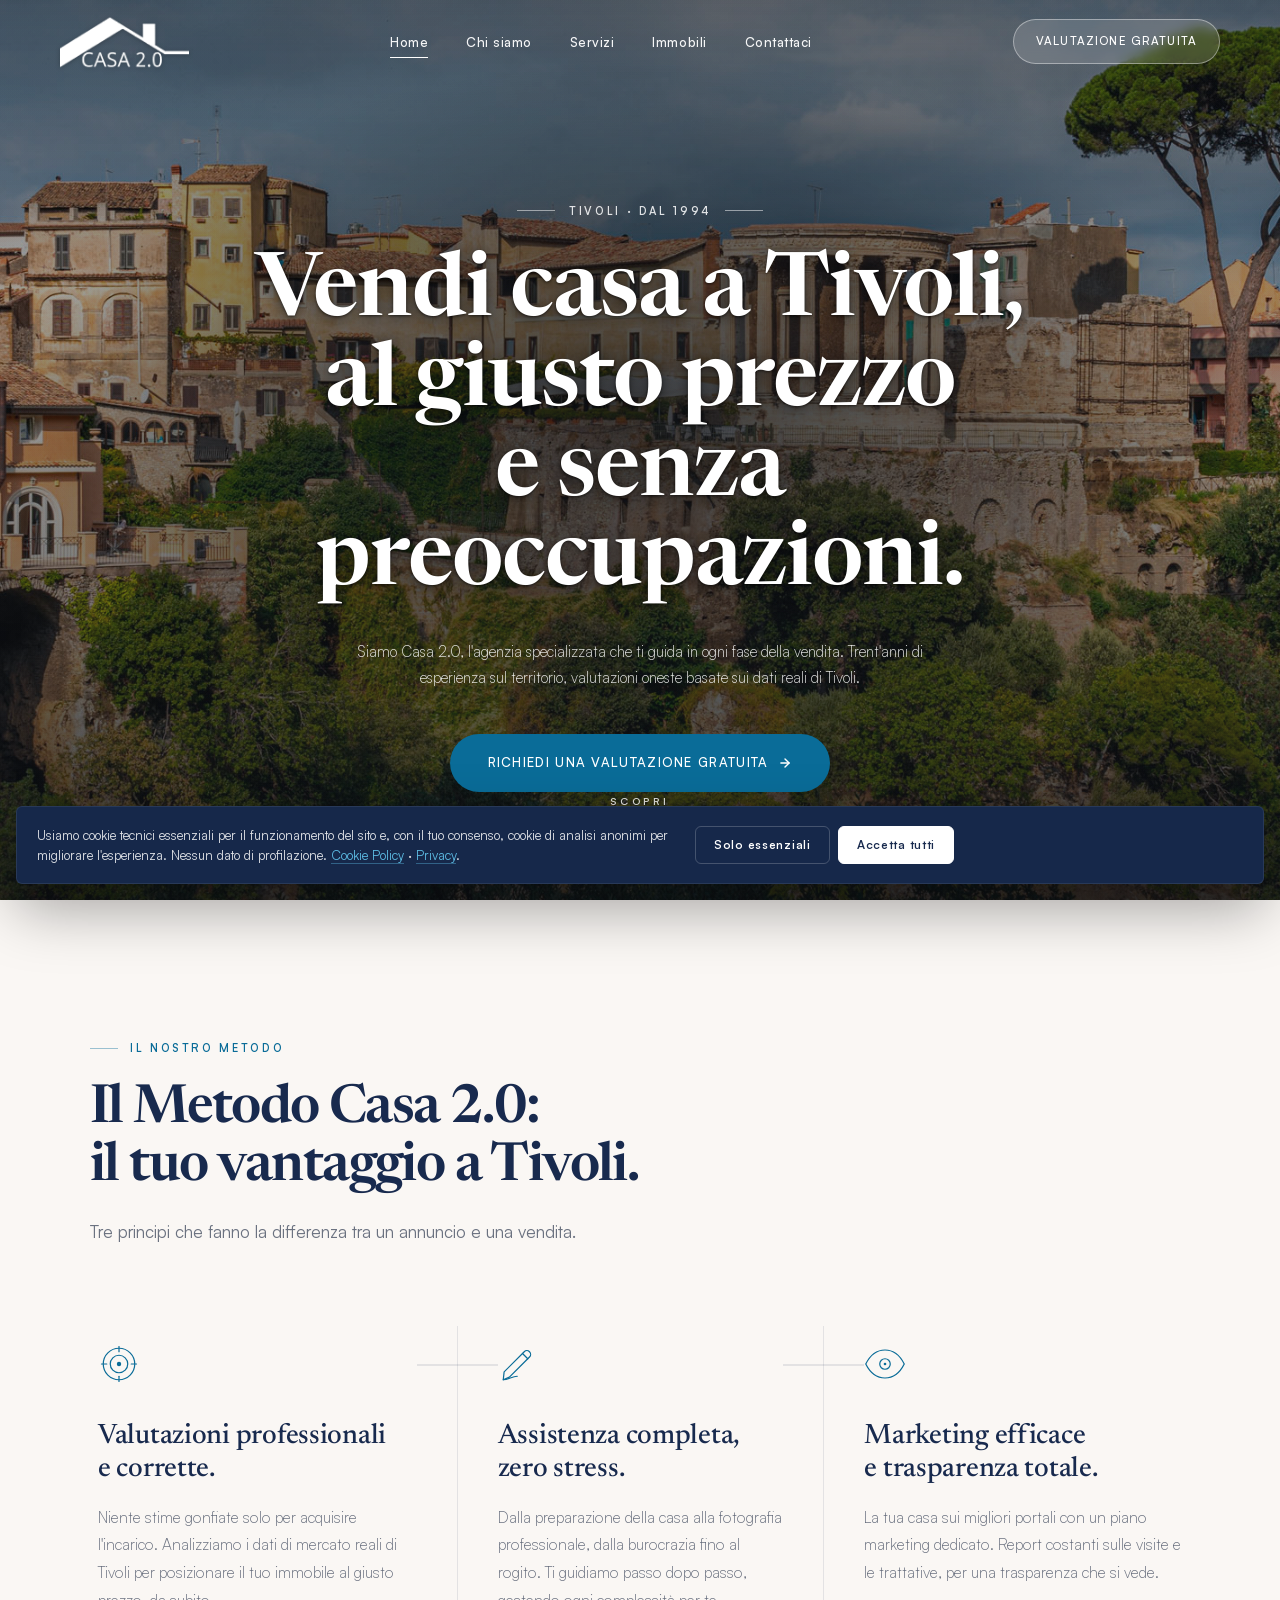
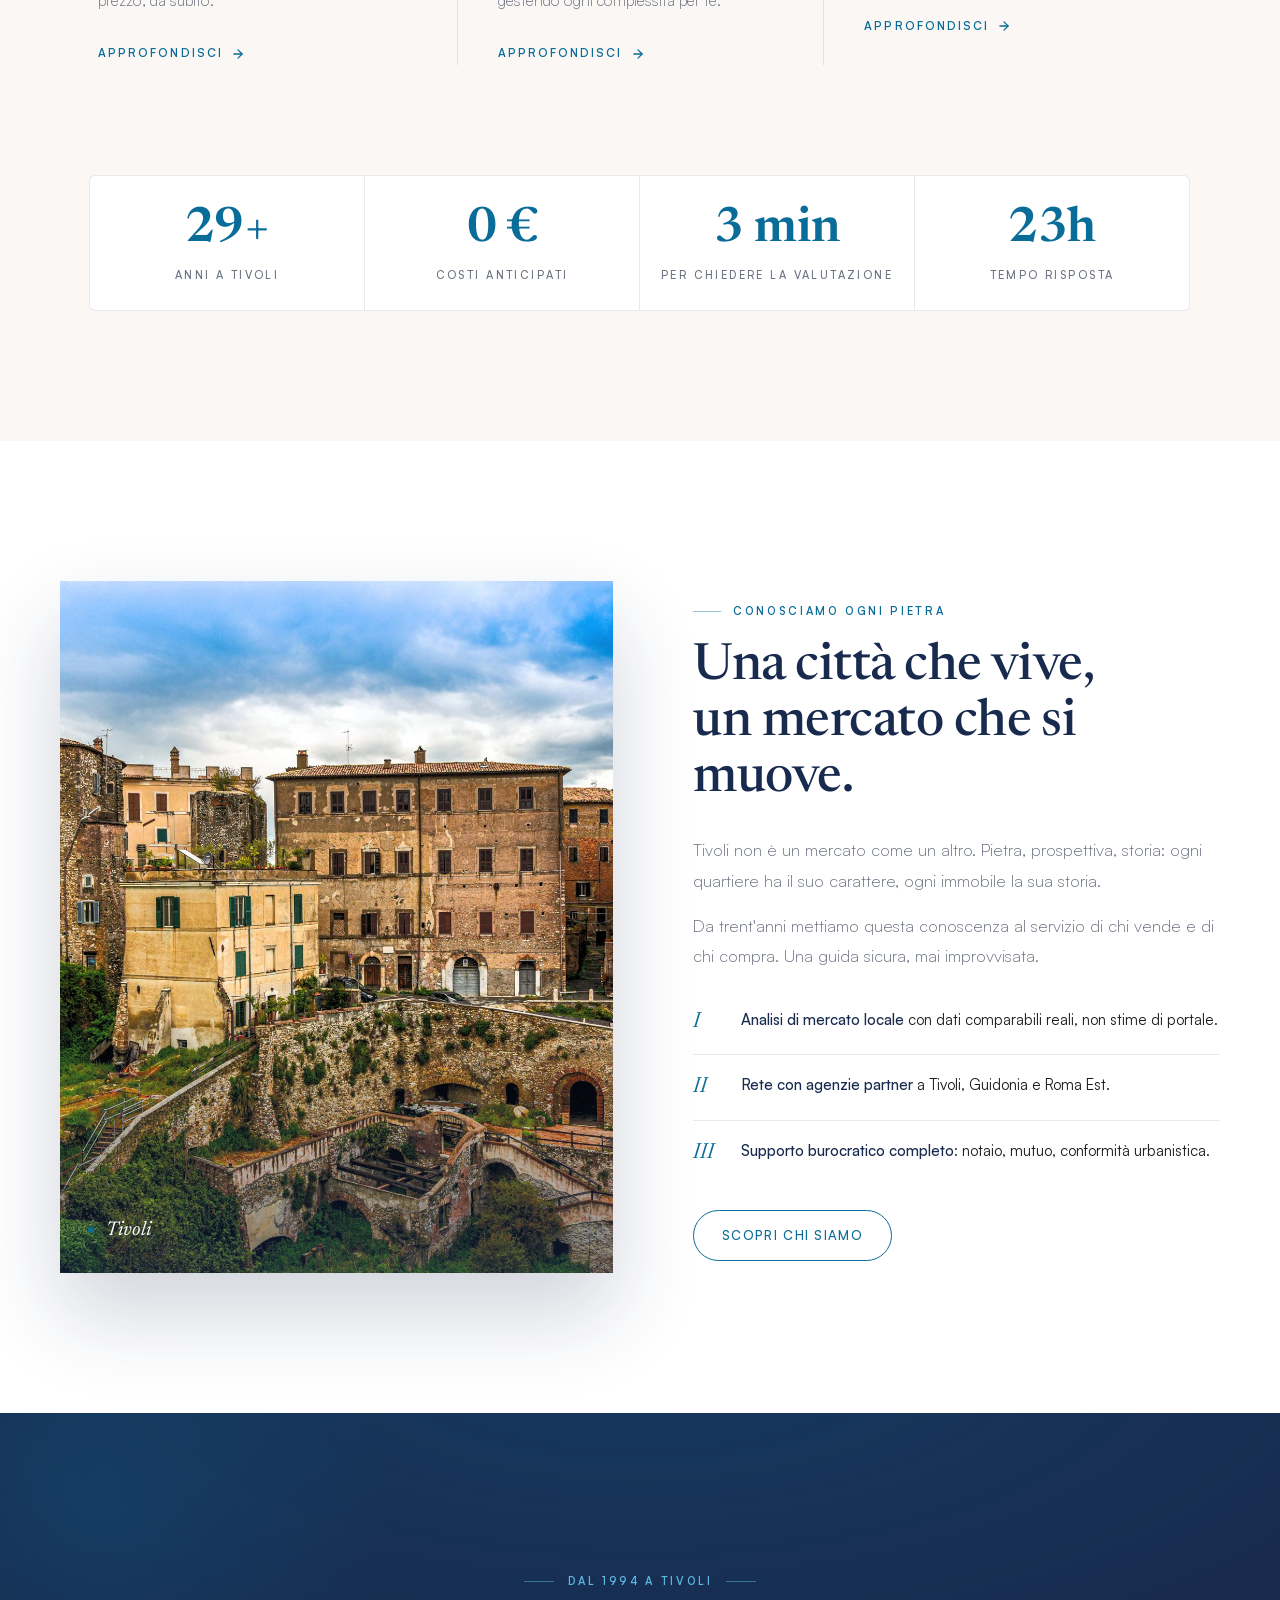
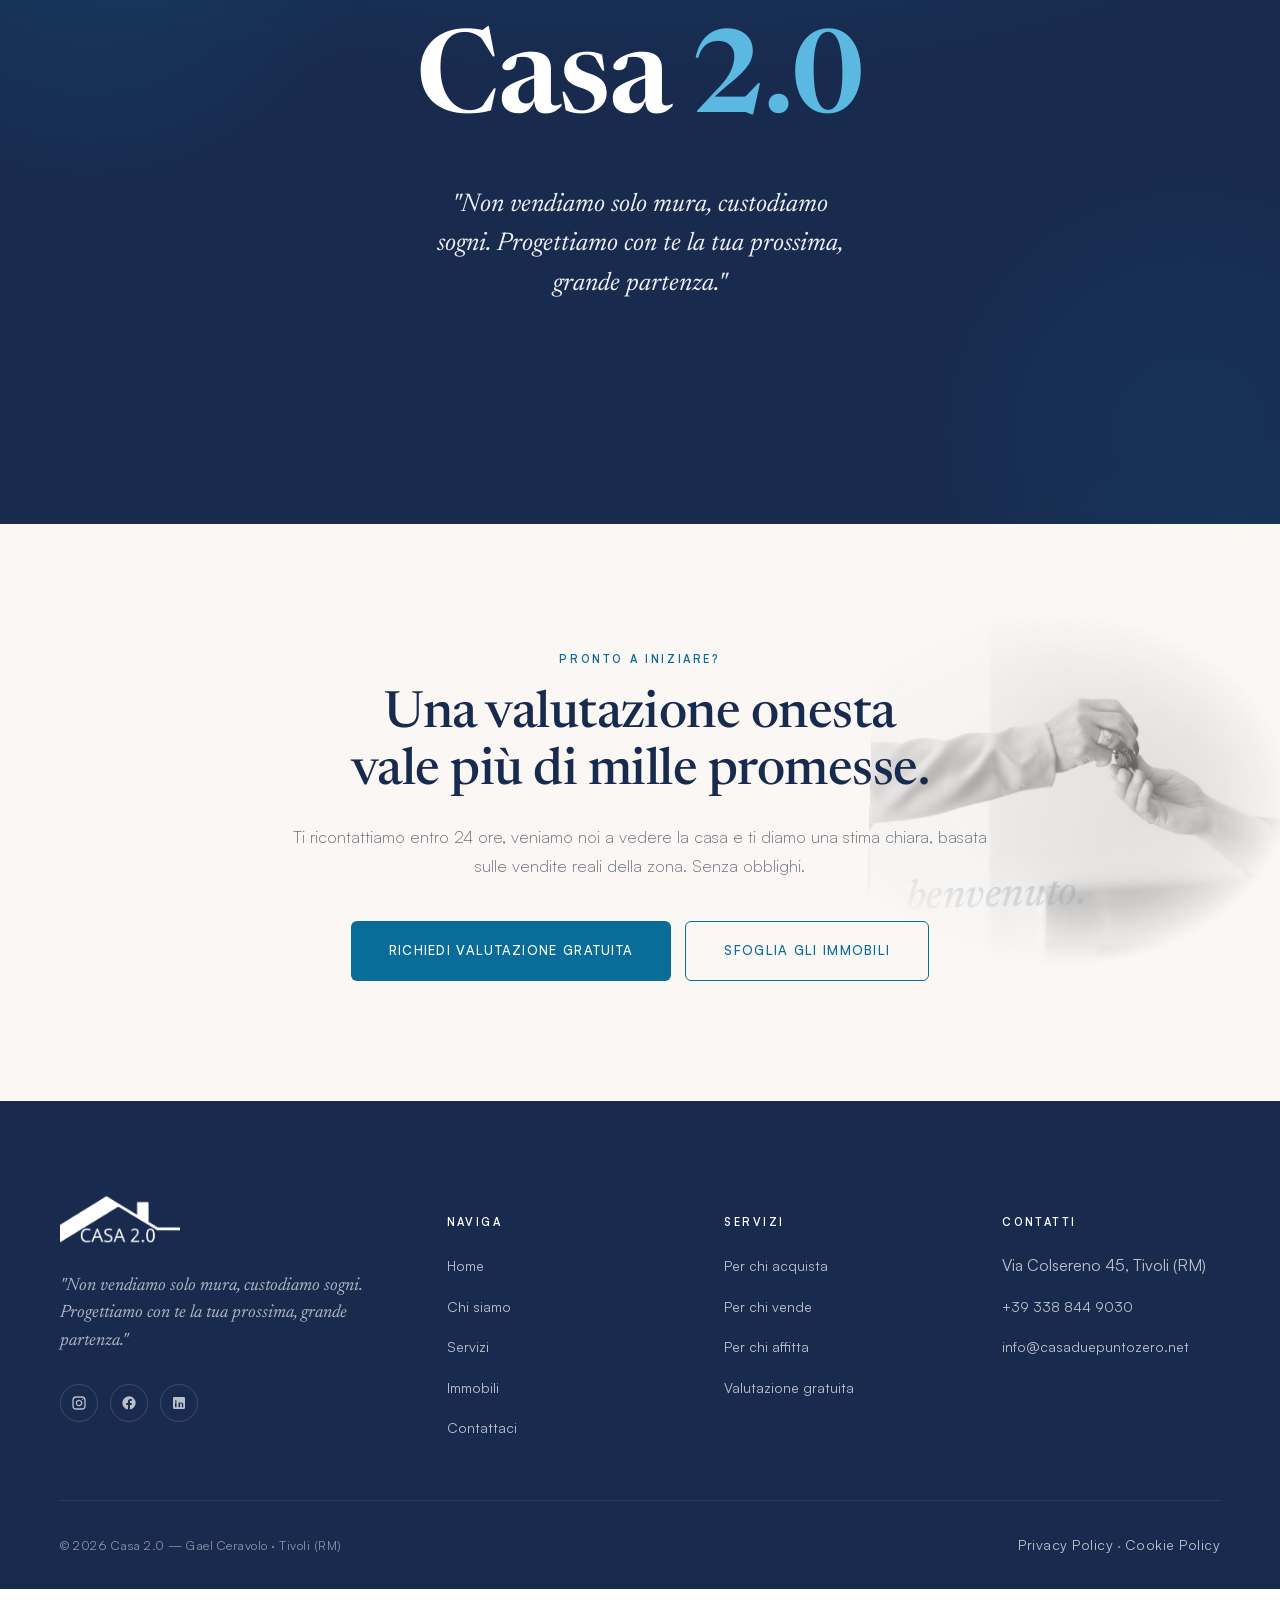
==== commit 3e7936b7: "Form collegati a database, area riservata, animazioni narrative, forme solide - Backend Cloudflare P" ====
--- a/index.html
+++ b/index.html
@@ -83,7 +83,7 @@
 </script>
 <link rel="preload" href="assets/fonts/Newsreader-Variable.woff2" as="font" type="font/woff2" crossorigin>
 <link rel="preload" href="assets/fonts/Satoshi-Variable.woff2" as="font" type="font/woff2" crossorigin>
-<link rel="stylesheet" href="assets/site.css?v=24">
+<link rel="stylesheet" href="assets/site.css?v=25">
 <script>document.documentElement.classList.add('js')</script>
 <style>
   /* =========================================================
@@ -140,6 +140,32 @@
   }
   .pillar__more:hover{ gap:14px; color: var(--primary-light); }
   .pillar__more svg{ width:14px; height:14px; }
+
+  /* Metodo: testata a sinistra, come l'inizio di un percorso */
+  #metodo .section-head{ text-align:left; margin-left:0; max-width: 1100px; margin-right:auto; }
+  #metodo .section-head .micro-label::after{ display:none; }
+  #metodo .section-head .lead{ margin-left:0; }
+  #metodo .container > .section-head, #metodo .pillars, #metodo .trust{ max-width:1100px; margin-left:auto; margin-right:auto; }
+
+  /* PERCORSO: una linea collega i tre principi e si riempie mentre scorri
+     (valutazione → assistenza → vendita: è un metodo, non tre slogan) */
+  .pillars{ position:relative; --route: 0; }
+  .pillars::before, .pillars::after{
+    content:""; position:absolute; left: 8px; right: 8px; top: 38px; height: 2px; border-radius:2px; pointer-events:none;
+  }
+  .pillars::before{ background: var(--hairline); }
+  .pillars::after{ background: linear-gradient(90deg, var(--primary), var(--primary-light)); transform-origin: left; transform: scaleX(var(--route)); }
+  .pillar__icon::after{ display:none; }
+  .pillar__icon{ background: var(--paper); position:relative; z-index:1; width:auto; padding-right: 14px; }
+  .pillar__icon svg *{ stroke-dasharray: 160; stroke-dashoffset: 160; transition: stroke-dashoffset 1.3s cubic-bezier(.2,.7,.2,1) .25s; }
+  .pillar.visible .pillar__icon svg *{ stroke-dashoffset: 0; }
+  @media (prefers-reduced-motion: reduce){ .pillar__icon svg *{ stroke-dashoffset:0; } .pillars::after{ transform:scaleX(1); } }
+
+  /* numeri di fiducia: riquadri squadrati = solidità (area "prova") */
+  .trust{ gap: 0 !important; border-top: none !important; padding-top: 0 !important; }
+  .trust > div{ border: 1px solid var(--hairline); margin-left: -1px; padding: 30px 16px 26px; background:#fff; border-radius: 0; }
+  .trust > div:first-child{ border-radius: 6px 0 0 6px; }
+  .trust > div:last-child{ border-radius: 0 6px 6px 0; }
 
   /* trust strip */
   .trust{
@@ -424,7 +450,13 @@
 
   /* Responsive */
   @media (max-width: 960px){
-    .pillars{ grid-template-columns: 1fr; gap: 40px; }
+    .pillars{ grid-template-columns: 1fr; gap: 40px; padding-left: 26px; }
+    .pillars::before, .pillars::after{ left: 0; right:auto; top: 8px; bottom: 8px; width: 2px; height:auto; }
+    .pillars::after{ transform-origin: top; transform: scaleY(var(--route)); }
+    .pillar__icon{ background: none; }
+    .pillar:first-child{ padding-left: 0; }
+    .trust > div{ margin-left:0; margin-top:-1px; }
+    .trust > div:first-child, .trust > div:last-child{ border-radius: 0; }
     .pillar{ border-left:none; border-top:1px solid var(--hairline); padding: 32px 0 0; }
     .pillar:first-child{ border-top:none; padding-top:8px;}
     .pillar__icon::after{ display:none; }
@@ -720,7 +752,7 @@
   </div>
 </footer>
 
-<script src="assets/site.js?v=12"></script>
+<script src="assets/site.js?v=13"></script>
 <script>
   /* ---------- CTA PRINT PARALLAX (chiave editoriale) ---------- */
   (function(){
@@ -740,6 +772,20 @@
     upd();
   })();
 
+  /* ---------- PERCORSO DEL METODO: si riempie mentre scorri la sezione ---------- */
+  (function(){
+    const el = document.querySelector('.pillars');
+    if(!el || window.matchMedia('(prefers-reduced-motion: reduce)').matches) return;
+    let tick = false;
+    const upd = () => {
+      const r = el.getBoundingClientRect(), vh = innerHeight;
+      const p = Math.max(0, Math.min(1, (vh * 0.85 - r.top) / (r.height + vh * 0.25)));
+      el.style.setProperty('--route', p.toFixed(3)); tick = false;
+    };
+    addEventListener('scroll', () => { if(!tick){ tick = true; requestAnimationFrame(upd); } }, { passive:true });
+    upd();
+  })();
+
   /* ---------- HERO HEADLINE STAGGER ---------- */
   const heroLines = document.querySelectorAll('#hero-headline .hero__h-line');
   heroLines.forEach((el, i)=>{
--- a/assets/site.css
+++ b/assets/site.css
@@ -802,3 +802,15 @@
   #cookie-banner button{ flex:1 1 auto; padding: 12px 14px; }
 }
 
+
+/* ============================================================
+   SOLIDITÀ NEI PUNTI DI DECISIONE
+   Forma squadrata (angoli 6px) = stabilità, affidabilità, serietà.
+   Applicata solo dove l'utente decide (form, invio, conferme, prove),
+   non ovunque: hero e navigazione restano morbidi.
+   ============================================================ */
+.form-card, .form-card .btn, .form-actions .btn,
+#exit-modal .em-card, #exit-modal .btn,
+.boss__btn, .vmember__cta, .immo__cta, .not-found .btn,
+.cta-banner .btn, #cookie-banner, #cookie-banner button{ border-radius: 6px !important; }
+.immo__cta::before{ display:none !important; }      /* niente pulsazione continua: distrae, non convince */
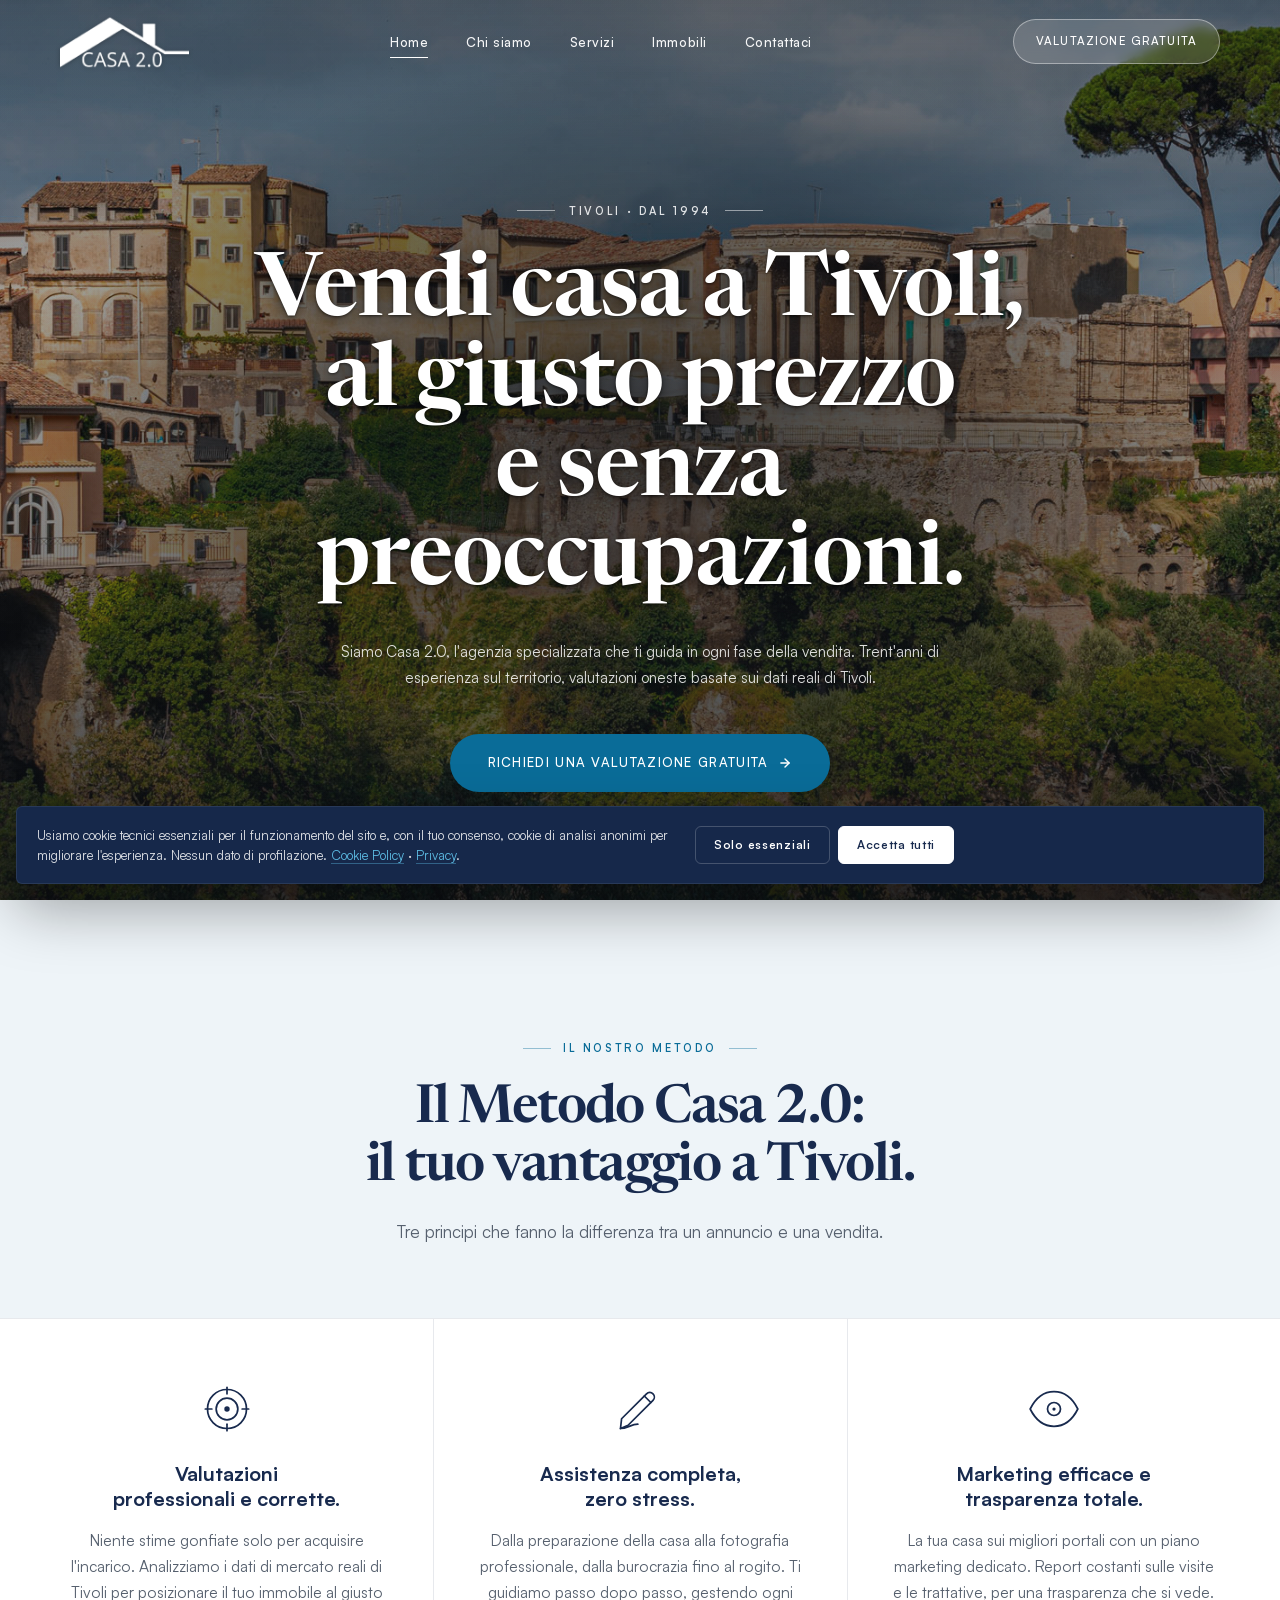
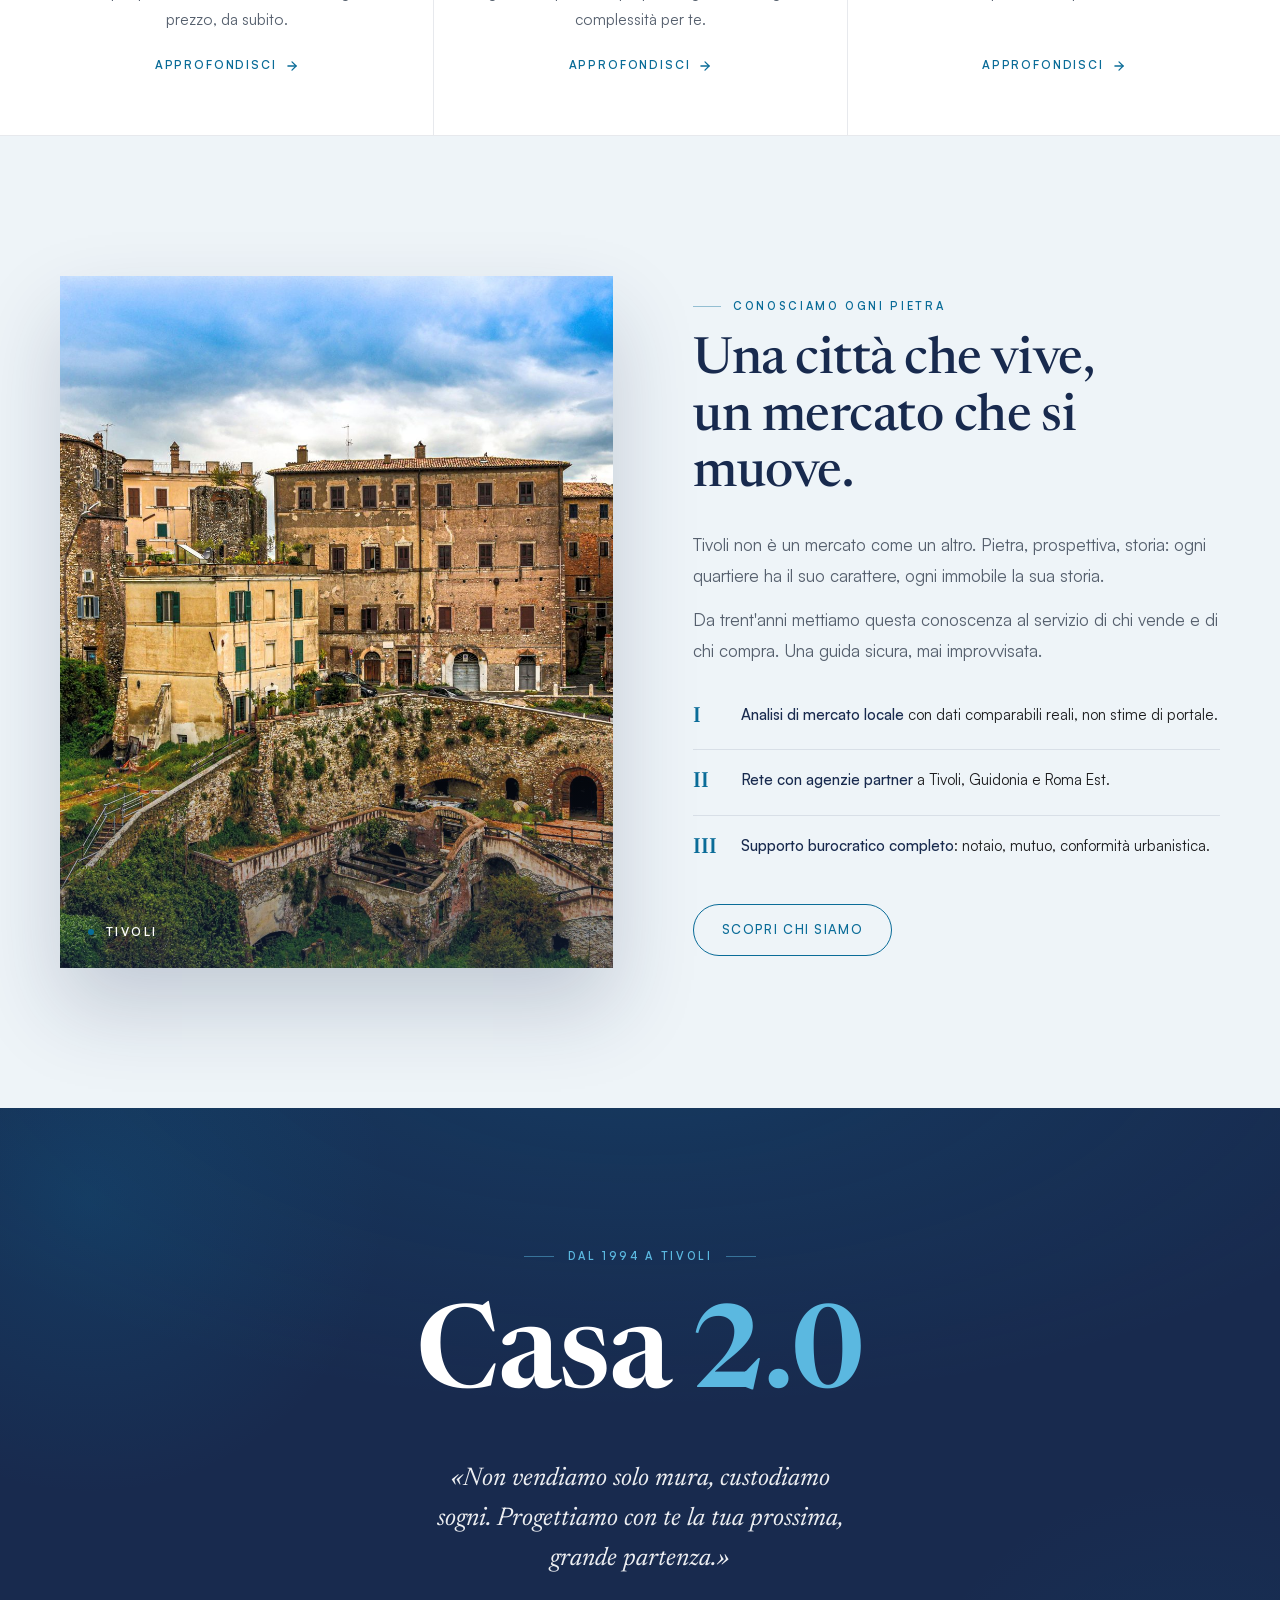
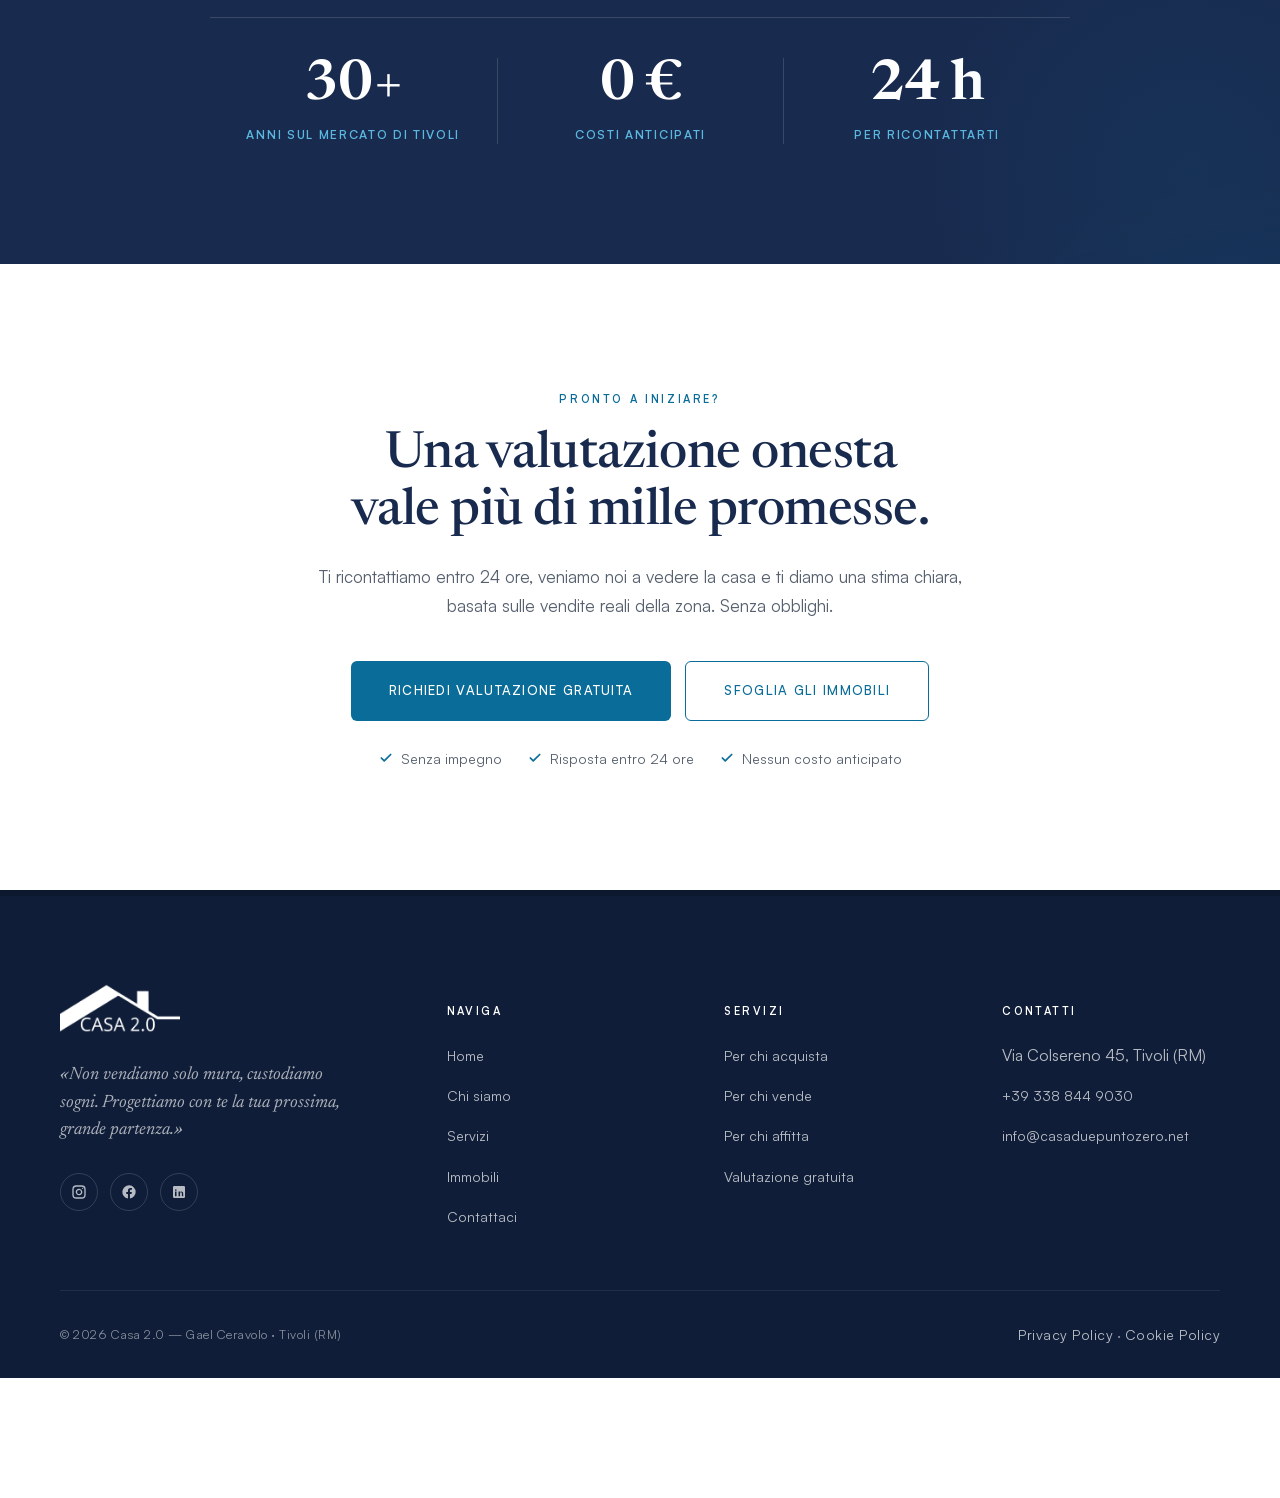
==== commit 9700572d: "Blocchi netti come nel prototipo: metodo in fascia, numeri nel brand, mappa a torcia, servizi affian" ====
--- a/index.html
+++ b/index.html
@@ -83,135 +83,52 @@
 </script>
 <link rel="preload" href="assets/fonts/Newsreader-Variable.woff2" as="font" type="font/woff2" crossorigin>
 <link rel="preload" href="assets/fonts/Satoshi-Variable.woff2" as="font" type="font/woff2" crossorigin>
-<link rel="stylesheet" href="assets/site.css?v=25">
+<link rel="stylesheet" href="assets/site.css?v=28">
 <script>document.documentElement.classList.add('js')</script>
 <style>
   /* =========================================================
      HOME-SPECIFIC
      ========================================================= */
-  /* Method pillars — sober, columnar, with sober line icons */
+  /* METODO — come nel prototipo: testata su fondo tinto, poi una FASCIA BIANCA a tutta
+     larghezza divisa in tre colonne. Blocchi netti, lettura centrata, nessun elemento decorativo. */
+  #metodo{ padding-bottom: 0; }
+  #metodo .section-head{ margin-bottom: 72px; }
+  .pillars-band{ background:#fff; border-top:1px solid var(--hairline); border-bottom:1px solid var(--hairline); }
   .pillars{
-    max-width: 1100px;
-    margin: 0 auto;
-    display:grid;
-    grid-template-columns: repeat(3, 1fr);
+    max-width: var(--max); margin: 0 auto;
+    display:grid; grid-template-columns: repeat(3, minmax(0,1fr));
   }
   .pillar{
-    padding: 14px 40px 0;
+    padding: 64px 44px 60px; text-align:center;
     border-left:1px solid var(--hairline);
-  }
-  .pillar:first-child{ border-left:none; padding-left: 8px; }
-  .pillar:last-child{ padding-right: 8px; }
-  .pillar__icon{
-    width:48px; height:48px;
-    color: var(--primary);
-    margin-bottom: 32px;
-    display:flex; align-items:center; justify-content:flex-start;
+    display:flex; flex-direction:column; align-items:center;
     position:relative;
   }
-  .pillar__icon::after{
-    content:""; position:absolute; right:0; left:64px; top:50%; height:1px;
-    background: var(--hairline);
-  }
-  .pillar__icon svg{ width:42px; height:42px; stroke: currentColor; fill: none; stroke-width: 1.4; }
+  .pillar:first-child{ border-left:none; }
+  /* al passaggio la colonna si "accende" dal basso: una barra del colore del logo */
+  .pillar::after{ content:""; position:absolute; left:0; right:0; bottom:-1px; height:3px; background: var(--primary-light); transform: scaleX(0); transition: transform .45s var(--ease-out, ease); }
+  .pillar:hover::after{ transform: scaleX(1); }
+  .pillar__icon{ color: var(--navy); margin-bottom: 26px; height: 52px; }
+  .pillar__icon svg{ width:52px; height:52px; stroke: currentColor; fill: none; stroke-width: 1.6; }
+  .pillar__icon svg *{ stroke-dasharray: 160; stroke-dashoffset: 160; transition: stroke-dashoffset 1.3s cubic-bezier(.2,.7,.2,1) .3s; }
+  .pillar.visible .pillar__icon svg *{ stroke-dashoffset: 0; }
+  html:not(.js) .pillar__icon svg *{ stroke-dashoffset: 0; }
   .pillar h3{
-    font-size: 28px;
-    color: var(--navy);
-    margin-bottom: 18px;
-    line-height: 1.18;
-    font-weight: 500;
-    letter-spacing:-0.01em;
-  }
-  .pillar h3 em{ font-style: italic; color: var(--primary); font-weight:500; }
-  .pillar p{
-    color: var(--text-muted);
-    font-size: 15.5px;
-    line-height: 1.78;
-    margin:0 0 24px;
-    font-weight: 300;
-  }
+    font-family: var(--font-body); font-weight: 700;
+    font-size: 20px; line-height: 1.25; letter-spacing: 0;
+    color: var(--navy); margin: 0 0 16px; max-width: 18ch;
+  }
+  .pillar p{ color: var(--text-muted); font-size: 15.5px; line-height: 1.7; margin:0 0 24px; max-width: 34ch; }
   .pillar__more{
+    margin-top:auto;
     display:inline-flex; align-items:center; gap:8px;
-    font-size: 11.5px;
-    text-transform:uppercase; letter-spacing:0.18em;
-    color: var(--primary);
-    font-weight:600;
+    font-size: 11.5px; text-transform:uppercase; letter-spacing:0.16em;
+    color: var(--primary); font-weight:600;
     transition: gap 200ms ease, color 200ms ease;
   }
-  .pillar__more:hover{ gap:14px; color: var(--primary-light); }
+  .pillar__more:hover{ gap:14px; color: var(--navy); }
   .pillar__more svg{ width:14px; height:14px; }
-
-  /* Metodo: testata a sinistra, come l'inizio di un percorso */
-  #metodo .section-head{ text-align:left; margin-left:0; max-width: 1100px; margin-right:auto; }
-  #metodo .section-head .micro-label::after{ display:none; }
-  #metodo .section-head .lead{ margin-left:0; }
-  #metodo .container > .section-head, #metodo .pillars, #metodo .trust{ max-width:1100px; margin-left:auto; margin-right:auto; }
-
-  /* PERCORSO: una linea collega i tre principi e si riempie mentre scorri
-     (valutazione → assistenza → vendita: è un metodo, non tre slogan) */
-  .pillars{ position:relative; --route: 0; }
-  .pillars::before, .pillars::after{
-    content:""; position:absolute; left: 8px; right: 8px; top: 38px; height: 2px; border-radius:2px; pointer-events:none;
-  }
-  .pillars::before{ background: var(--hairline); }
-  .pillars::after{ background: linear-gradient(90deg, var(--primary), var(--primary-light)); transform-origin: left; transform: scaleX(var(--route)); }
-  .pillar__icon::after{ display:none; }
-  .pillar__icon{ background: var(--paper); position:relative; z-index:1; width:auto; padding-right: 14px; }
-  .pillar__icon svg *{ stroke-dasharray: 160; stroke-dashoffset: 160; transition: stroke-dashoffset 1.3s cubic-bezier(.2,.7,.2,1) .25s; }
-  .pillar.visible .pillar__icon svg *{ stroke-dashoffset: 0; }
-  @media (prefers-reduced-motion: reduce){ .pillar__icon svg *{ stroke-dashoffset:0; } .pillars::after{ transform:scaleX(1); } }
-
-  /* numeri di fiducia: riquadri squadrati = solidità (area "prova") */
-  .trust{ gap: 0 !important; border-top: none !important; padding-top: 0 !important; }
-  .trust > div{ border: 1px solid var(--hairline); margin-left: -1px; padding: 30px 16px 26px; background:#fff; border-radius: 0; }
-  .trust > div:first-child{ border-radius: 6px 0 0 6px; }
-  .trust > div:last-child{ border-radius: 0 6px 6px 0; }
-
-  /* trust strip */
-  .trust{
-    margin: 110px auto 0;
-    max-width: 1100px;
-    padding: 48px 0 0;
-    border-top:1px solid var(--hairline);
-    display:grid;
-    grid-template-columns: repeat(4, 1fr);
-    gap: 24px;
-    text-align:center;
-  }
-  .trust__num{
-    font-family: var(--font-display);
-    font-size: clamp(38px, 3.8vw, 52px);
-    color: var(--primary);
-    line-height:1;
-    font-weight: 600;
-    letter-spacing:-0.01em;
-  }
-  .trust__num em{ font-style:normal; color: var(--primary); font-weight:600;}
-  .trust__label{
-    margin-top: 12px;
-    font-size: 11px;
-    text-transform: uppercase;
-    letter-spacing: 0.22em;
-    color: var(--text-muted);
-    font-weight: 500;
-  }
-  .trust__note{
-    display:inline-block;
-    font-family: var(--font-body);
-    font-style: normal;
-    font-size: 9px;
-    text-transform: uppercase;
-    letter-spacing: 0.16em;
-    color: var(--red-accent);
-    background: rgba(8,140,191,0.08);
-    border:1px solid rgba(8,140,191,0.25);
-    padding: 3px 7px;
-    border-radius: 999px;
-    vertical-align: middle;
-    margin-left: 6px;
-    font-weight:600;
-    transform: translateY(-4px);
-  }
+  @media (prefers-reduced-motion: reduce){ .pillar__icon svg *{ stroke-dashoffset:0; } }
 
   /* Showcase */
   .showcase{
@@ -243,9 +160,8 @@
     position:absolute;
     bottom: 26px; left:28px; right:28px;
     color:#fff;
-    font-family: var(--font-display);
-    font-style: italic;
-    font-size: 20px;
+    font-family: var(--font-body);
+    font-size: 12px; font-weight: 600; letter-spacing: 0.2em; text-transform: uppercase;
     z-index:1;
     display:flex; align-items:center; gap:12px;
   }
@@ -273,7 +189,7 @@
     font-size: 17px;
     line-height: 1.8;
     margin: 0 0 14px;
-    font-weight: 300;
+    font-weight:400;
   }
   .showcase__list{
     list-style:none; padding:0; margin: 36px 0 42px;
@@ -293,7 +209,7 @@
   .showcase__list li:first-child{ border-top:none; padding-top:0;}
   .showcase__list li .n{
     font-family: var(--font-display);
-    font-style: italic;
+    font-weight: 600;
     color: var(--primary);
     font-size: 22px;
     line-height: 1.3;
@@ -304,7 +220,7 @@
   /* Quote section */
   .quote-section{
     text-align:center;
-    padding: 150px 0;
+    padding: 130px 0 120px;
     position:relative;
     overflow:hidden;
   }
@@ -356,81 +272,36 @@
     max-width: 30ch;
     margin: 0 auto 38px;
   }
-  .quote-link{
-    display:inline-flex; align-items:center; gap:12px;
-    color: var(--primary-light);
-    font-weight: 600;
-    font-size: 12px;
-    letter-spacing: 0.16em;
-    text-transform: uppercase;
-    border-bottom:1px solid rgba(8,140,191,0.35);
-    padding-bottom: 6px;
-    transition: gap 200ms ease, color 200ms ease, border-color 200ms ease;
-  }
-  .quote-link:hover{ gap: 18px; color:#fff; border-color:#fff; }
-  .quote-link svg{ width:14px; height:14px; }
+  /* I numeri stanno qui: sono la prova della frase "Dal 1994 a Tivoli", non un blocco appeso */
+  .brand-proof{
+    list-style:none; padding: 40px 0 0; margin: 8px auto 0; max-width: 860px;
+    display:grid; grid-template-columns: repeat(3, minmax(0,1fr));
+    border-top: 1px solid rgba(255,255,255,0.14);
+  }
+  .brand-proof li{ padding: 0 20px; border-left: 1px solid rgba(255,255,255,0.14); }
+  .brand-proof li:first-child{ border-left: none; }
+  .brand-proof b{
+    display:block; font-family: var(--font-display); font-weight: 600;
+    font-size: clamp(40px, 4.4vw, 56px); line-height: 1; color:#fff; letter-spacing:-0.01em;
+  }
+  .brand-proof span{
+    display:block; margin-top: 12px; font-size: 12px; line-height:1.5;
+    letter-spacing: 0.14em; text-transform: uppercase; color: var(--accent-on-dark); font-weight:600;
+  }
 
   /* CTA banner — con "stampa editoriale" della chiave a lato */
   .cta-banner{
-    background: var(--paper);
+    background: var(--white);
     text-align:center;
     padding: 120px 40px;
     position:relative;
     overflow:hidden;
     isolation: isolate;
   }
-  .cta-banner .container{ position:relative; z-index:2; }
-  /* La chiave: stampata, non incollata. SVG mask organica + duotone */
-  .cta-print{
-    position:absolute;
-    right: -6vw; top: 50%;
-    width: clamp(380px, 38vw, 620px);
-    aspect-ratio: 4/3;
-    transform: translateY(-50%);
-    z-index: 1;
-    pointer-events:none;
-    /* Maschera organica: cerchio radiale sfumato + clip-path morbido */
-    -webkit-mask-image: radial-gradient(ellipse 55% 55% at 38% 50%, #000 35%, rgba(0,0,0,0.6) 60%, transparent 88%);
-            mask-image: radial-gradient(ellipse 55% 55% at 38% 50%, #000 35%, rgba(0,0,0,0.6) 60%, transparent 88%);
-    opacity: 0.62;
-    will-change: transform;
-  }
-  .cta-print img{
-    width:100%; height:100%; object-fit:cover; display:block;
-    /* Duotone navy + paper: monocromatico per fondersi col brand */
-    filter: grayscale(1) contrast(1.05) brightness(.95);
-    mix-blend-mode: multiply;
-  }
-  .cta-print__word{
-    position:absolute;
-    left: 8%; bottom: 14%;
-    font-family: var(--font-accent);
-    font-style: italic;
-    font-weight: 500;
-    font-size: clamp(28px, 3.2vw, 44px);
-    color: var(--navy);
-    opacity: .35;
-    letter-spacing: -0.01em;
-    line-height: 1;
-    transform: rotate(-3deg);
-  }
-  /* Desktop large: la chiave si allontana naturalmente, non sta attaccata al bordo */
-  @media (min-width: 1400px){
-    .cta-print{ right: max(-2vw, calc((100vw - 1280px) / 2 - 6vw)); width: clamp(440px, 32vw, 560px); opacity: .55; }
-  }
-  @media (min-width: 1800px){
-    .cta-print{ right: calc((100vw - 1280px) / 2 - 4vw); width: 500px; }
-  }
-  @media (max-width: 1100px){
-    .cta-print{ right:-12vw; opacity: 0.4; }
-  }
-  @media (max-width: 860px){
-    .cta-print{ opacity: 0.18; right:-20vw; }
-    .cta-print__word{ display:none; }
-  }
+  .cta-banner .container{ position:relative; }
   .cta-banner h2{
     font-size: clamp(34px, 4vw, 56px);
-    max-width: 24ch;
+    max-width: 22ch;
     margin: 16px auto 22px;
     color: var(--navy);
     line-height:1.12;
@@ -443,28 +314,30 @@
     margin: 0 auto 40px;
     font-size: 17px;
     line-height:1.7;
-    font-weight: 300;
-  }
+    font-weight:400;
+  }
+  /* riduttori di rischio vicino alla decisione: rispondono ai dubbi prima che nascano */
+  .cta-assure{ list-style:none; padding:0; margin: 26px 0 0; display:flex; justify-content:center; flex-wrap:wrap; gap: 8px 26px; font-size: 14px; color: var(--text-muted); }
+  .cta-assure li{ display:inline-flex; align-items:center; gap:8px; }
+  .cta-assure li::before{ content:""; width:14px; height:14px; flex:none; background: var(--primary);
+    -webkit-mask: url("data:image/svg+xml,%3Csvg xmlns='http://www.w3.org/2000/svg' viewBox='0 0 24 24' fill='none' stroke='black' stroke-width='3' stroke-linecap='round' stroke-linejoin='round'%3E%3Cpolyline points='20 6 9 17 4 12'/%3E%3C/svg%3E") center/contain no-repeat;
+            mask: url("data:image/svg+xml,%3Csvg xmlns='http://www.w3.org/2000/svg' viewBox='0 0 24 24' fill='none' stroke='black' stroke-width='3' stroke-linecap='round' stroke-linejoin='round'%3E%3Cpolyline points='20 6 9 17 4 12'/%3E%3C/svg%3E") center/contain no-repeat; }
   .cta-banner__buttons{ display:flex; gap:14px; justify-content:center; flex-wrap:wrap; }
 
 
   /* Responsive */
   @media (max-width: 960px){
-    .pillars{ grid-template-columns: 1fr; gap: 40px; padding-left: 26px; }
-    .pillars::before, .pillars::after{ left: 0; right:auto; top: 8px; bottom: 8px; width: 2px; height:auto; }
-    .pillars::after{ transform-origin: top; transform: scaleY(var(--route)); }
-    .pillar__icon{ background: none; }
-    .pillar:first-child{ padding-left: 0; }
-    .trust > div{ margin-left:0; margin-top:-1px; }
-    .trust > div:first-child, .trust > div:last-child{ border-radius: 0; }
-    .pillar{ border-left:none; border-top:1px solid var(--hairline); padding: 32px 0 0; }
-    .pillar:first-child{ border-top:none; padding-top:8px;}
-    .pillar__icon::after{ display:none; }
-    .trust{ grid-template-columns: repeat(2,1fr); gap: 32px;}
+    .pillars{ grid-template-columns: 1fr; }
+    .pillar{ border-left:none; border-top:1px solid var(--hairline); padding: 48px 24px 44px; }
+    .pillar:first-child{ border-top:none; }
+    .brand-proof li{ padding: 0 10px; }
     .showcase{ grid-template-columns: 1fr; padding: 90px 32px; gap: 50px;}
   }
   @media (max-width: 560px){
     .cta-banner{ padding: 80px 22px; }
+    .brand-proof{ grid-template-columns: 1fr; padding-top: 8px; }
+    .brand-proof li{ border-left: none; border-top: 1px solid rgba(255,255,255,0.14); padding: 22px 0; }
+    .brand-proof li:first-child{ border-top: none; }
   }
 </style>
 </head>
@@ -532,10 +405,6 @@
     </div>
   </div>
 
-  <a class="scroll-cue hero__fade d4" href="#metodo">
-    Scopri
-    <span class="stem"></span>
-  </a>
 </header>
 
 <!-- =========================================================
@@ -548,7 +417,9 @@
       <h2>Il Metodo Casa 2.0:<br/>il <em>tuo vantaggio</em> a Tivoli.</h2>
       <p class="lead">Tre principi che fanno la differenza tra un annuncio e una vendita.</p>
     </div>
-
+  </div>
+
+  <div class="pillars-band">
     <div class="pillars">
       <article class="pillar reveal" data-delay="1">
         <div class="pillar__icon" aria-hidden="true">
@@ -563,7 +434,7 @@
             <line x1="38" y1="24" x2="44" y2="24"/>
           </svg>
         </div>
-        <h3>Valutazioni <em>professionali</em><br/>e corrette.</h3>
+        <h3>Valutazioni professionali e corrette.</h3>
         <p>Niente stime gonfiate solo per acquisire l'incarico. Analizziamo i dati di mercato reali di Tivoli per posizionare il tuo immobile al giusto prezzo, da subito.</p>
         <a class="pillar__more" href="servizi.html#vende">
           Approfondisci
@@ -580,7 +451,7 @@
             <path d="M6 42 C 12 42, 16 38, 22 38" />
           </svg>
         </div>
-        <h3>Assistenza completa,<br/><em>zero stress</em>.</h3>
+        <h3>Assistenza completa, zero stress.</h3>
         <p>Dalla preparazione della casa alla fotografia professionale, dalla burocrazia fino al rogito. Ti guidiamo passo dopo passo, gestendo ogni complessità per te.</p>
         <a class="pillar__more" href="servizi.html">
           Approfondisci
@@ -597,7 +468,7 @@
             <circle cx="24" cy="24" r="1.5" fill="currentColor" stroke="none"/>
           </svg>
         </div>
-        <h3>Marketing efficace<br/>e <em>trasparenza</em> totale.</h3>
+        <h3>Marketing efficace e trasparenza totale.</h3>
         <p>La tua casa sui migliori portali con un piano marketing dedicato. Report costanti sulle visite e le trattative, per una trasparenza che si vede.</p>
         <a class="pillar__more" href="servizi.html">
           Approfondisci
@@ -605,32 +476,13 @@
         </a>
       </article>
     </div>
-
-    <div class="trust reveal">
-      <div>
-        <div class="trust__num"><em>30</em>+</div>
-        <div class="trust__label">Anni a Tivoli</div>
-      </div>
-      <div>
-        <div class="trust__num"><em>0</em> €</div>
-        <div class="trust__label">Costi anticipati</div>
-      </div>
-      <div>
-        <div class="trust__num"><em>3</em> min</div>
-        <div class="trust__label">Per chiedere la valutazione</div>
-      </div>
-      <div>
-        <div class="trust__num"><em>24</em>h</div>
-        <div class="trust__label">Tempo risposta</div>
-      </div>
-    </div>
   </div>
 </section>
 
 <!-- =========================================================
      SHOWCASE — "Una città che vive..."
      ========================================================= -->
-<section class="section--white">
+<section class="section--beige">
   <div class="showcase">
     <div class="showcase__media reveal--left">
       <img src="assets/tivoli-centro.jpg" alt="Vicoli e architetture del centro storico di Tivoli" />
@@ -672,13 +524,14 @@
     </div>
 
     <blockquote class="reveal" data-delay="2">
-      "Non vendiamo solo mura, custodiamo sogni. Progettiamo con te la tua prossima, grande partenza."
+      «Non vendiamo solo mura, custodiamo sogni. Progettiamo con te la tua prossima, grande partenza.»
     </blockquote>
 
-    <a href="chi-siamo.html" class="quote-link reveal" data-delay="3">
-      Scopri chi siamo
-      <svg viewBox="0 0 24 24" fill="none" stroke="currentColor" stroke-width="2" stroke-linecap="round" stroke-linejoin="round"><line x1="5" y1="12" x2="19" y2="12"/><polyline points="12 5 19 12 12 19"/></svg>
-    </a>
+    <ul class="brand-proof reveal" data-delay="3">
+      <li><b>30+</b><span>anni sul mercato di Tivoli</span></li>
+      <li><b>0 €</b><span>costi anticipati</span></li>
+      <li><b>24 h</b><span>per ricontattarti</span></li>
+    </ul>
   </div>
 </section>
 
@@ -686,19 +539,17 @@
      CTA BANNER
      ========================================================= -->
 <section class="cta-banner">
-  <!-- chiave stampata: emerge dal banner come illustrazione editoriale -->
-  <div class="cta-print" id="cta-print" aria-hidden="true">
-    <img src="assets/tivoli/key.jpg" alt="">
-    <span class="cta-print__word">benvenuto.</span>
-  </div>
   <div class="container">
     <span class="micro-label reveal" style="color:var(--red-accent); display:inline-block;">Pronto a iniziare?</span>
-    <h2 class="reveal">Una valutazione <em>onesta</em><br/>vale più di mille promesse.</h2>
+    <h2 class="reveal">Una valutazione <em>onesta</em> vale più di mille promesse.</h2>
     <p class="reveal" data-delay="1">Ti ricontattiamo entro 24 ore, veniamo noi a vedere la casa e ti diamo una stima chiara, basata sulle vendite reali della zona. Senza obblighi.</p>
     <div class="cta-banner__buttons reveal" data-delay="2">
       <a href="valuta.html" class="btn btn--lg">Richiedi valutazione gratuita</a>
       <a href="properties.html" class="btn btn--outline btn--lg">Sfoglia gli immobili</a>
     </div>
+    <ul class="cta-assure reveal" data-delay="3">
+      <li>Senza impegno</li><li>Risposta entro 24 ore</li><li>Nessun costo anticipato</li>
+    </ul>
   </div>
 </section>
 
@@ -710,7 +561,7 @@
     <div class="footer-grid">
       <div>
         <a href="index.html" class="logo"><img src="assets/logo.png" alt="Casa 2.0" /></a>
-        <p class="footer__tag">"Non vendiamo solo mura, custodiamo sogni. Progettiamo con te la tua prossima, grande partenza."</p>
+        <p class="footer__tag">«Non vendiamo solo mura, custodiamo sogni. Progettiamo con te la tua prossima, grande partenza.»</p>
         <div class="footer__social">
           <a href="#" aria-label="Instagram"><svg viewBox="0 0 24 24" fill="none" stroke="currentColor" stroke-width="2" stroke-linecap="round" stroke-linejoin="round"><rect x="3" y="3" width="18" height="18" rx="5" ry="5"/><path d="M16 11.37A4 4 0 1 1 12.63 8 4 4 0 0 1 16 11.37z"/><line x1="17.5" y1="6.5" x2="17.51" y2="6.5"/></svg></a>
           <a href="#" aria-label="Facebook"><svg viewBox="0 0 24 24" fill="currentColor"><path d="M22 12a10 10 0 1 0-11.6 9.9V14.9H7.9V12h2.5V9.8c0-2.5 1.5-3.9 3.8-3.9 1.1 0 2.2.2 2.2.2v2.5h-1.3c-1.3 0-1.7.8-1.7 1.6V12h2.9l-.5 2.9h-2.4v7A10 10 0 0 0 22 12z"/></svg></a>
@@ -754,38 +605,6 @@
 
 <script src="assets/site.js?v=13"></script>
 <script>
-  /* ---------- CTA PRINT PARALLAX (chiave editoriale) ---------- */
-  (function(){
-    const reduce = window.matchMedia('(prefers-reduced-motion: reduce)').matches;
-    const el = document.getElementById('cta-print');
-    if(!el || reduce) return;
-    let tick=false;
-    function upd(){
-      const r = el.parentElement.getBoundingClientRect();
-      const vh = innerHeight;
-      const center = r.top + r.height/2 - vh/2;
-      const p = Math.max(-1, Math.min(1, -center / (vh*0.8)));
-      el.style.transform = `translateY(calc(-50% + ${(p*22).toFixed(1)}px)) rotate(${(p*-1.5).toFixed(2)}deg)`;
-      tick=false;
-    }
-    window.addEventListener('scroll', ()=>{ if(!tick){tick=true; requestAnimationFrame(upd);} }, {passive:true});
-    upd();
-  })();
-
-  /* ---------- PERCORSO DEL METODO: si riempie mentre scorri la sezione ---------- */
-  (function(){
-    const el = document.querySelector('.pillars');
-    if(!el || window.matchMedia('(prefers-reduced-motion: reduce)').matches) return;
-    let tick = false;
-    const upd = () => {
-      const r = el.getBoundingClientRect(), vh = innerHeight;
-      const p = Math.max(0, Math.min(1, (vh * 0.85 - r.top) / (r.height + vh * 0.25)));
-      el.style.setProperty('--route', p.toFixed(3)); tick = false;
-    };
-    addEventListener('scroll', () => { if(!tick){ tick = true; requestAnimationFrame(upd); } }, { passive:true });
-    upd();
-  })();
-
   /* ---------- HERO HEADLINE STAGGER ---------- */
   const heroLines = document.querySelectorAll('#hero-headline .hero__h-line');
   heroLines.forEach((el, i)=>{
--- a/assets/site.css
+++ b/assets/site.css
@@ -27,15 +27,15 @@
   --primary-soft:   #CFE6F1;
   --navy:           #182A4E;
   --navy-soft:      #26406A;
-  --beige:          #F5ECE8;
-  --paper:          #FAF7F4;
+  --beige:          #E3ECF2;
+  --paper:          #EEF4F8;   /* nebbia fredda del brand: si distingue dal bianco, non è il beige del vecchio marchio */
   /* Il rosso non appartiene al brand (e comunica urgenza/allarme): l'accento ora è il blu del logo.
      Il nome della variabile resta per compatibilità con le pagine. */
   --red-accent:     #0A6C98;
   --accent-on-dark: #5BB8E0;   /* accento leggibile su navy (contrasto > 5:1) */
   --white:          #FFFFFF;
   --text-dark:      #1C1C1E;
-  --text-muted:     #6B7280;
+  --text-muted:     #56606E;   /* leggibile anche sulla nebbia (AA) */
   --hairline:       rgba(24,42,78,0.10);
 
   /* Display = Newsreader (optical size: a grande dimensione diventa più raffinato) · Body = Satoshi */
@@ -332,7 +332,7 @@
   margin: 30px auto 0;
   font-size: clamp(15px, 1.1vw, 17px);
   color: rgba(255,255,255,0.85);
-  font-weight:300;
+  font-weight:400;
   line-height:1.7;
 }
 .hero__cta{ margin-top: 44px; }
@@ -814,3 +814,46 @@
 .boss__btn, .vmember__cta, .immo__cta, .not-found .btn,
 .cta-banner .btn, #cookie-banner, #cookie-banner button{ border-radius: 6px !important; }
 .immo__cta::before{ display:none !important; }      /* niente pulsazione continua: distrae, non convince */
+
+/* ============================================================
+   FAB: su desktop la "Valutazione gratuita" è già fissa nella barra in alto.
+   Un secondo bottone uguale copriva i contenuti: resta solo WhatsApp.
+   ============================================================ */
+@media (min-width: 961px){
+  .fab a.fab--primary{ display:none; }
+}
+
+/* titoli senza parole orfane ("zero / stress.") */
+h1, h2, h3, .section-head h2{ text-wrap: balance; }
+p{ text-wrap: pretty; }
+
+/* Footer più profondo del navy delle sezioni: quando una CTA navy precede il footer,
+   i due blocchi restano distinti (come la barra scura del prototipo) */
+footer.site-footer{ background: var(--ink); box-shadow: inset 0 6px 0 rgba(0,0,0,0.18); }
+
+/* ============================================================
+   MOBILE: i due bottoni flottanti impilati coprivano il testo.
+   Diventano una barra fissa in basso, nella zona del pollice:
+   posizione prevedibile, due scelte chiare, nessun contenuto nascosto.
+   ============================================================ */
+@media (max-width: 960px){
+  .fab{
+    left:0; right:0; bottom:0;
+    flex-direction: row; align-items: stretch; gap: 8px;
+    padding: 10px 12px calc(10px + env(safe-area-inset-bottom));
+    background: rgba(255,255,255,0.97);
+    border-top: 1px solid var(--hairline);
+    box-shadow: 0 -8px 24px rgba(24,42,78,0.08);
+    -webkit-backdrop-filter: blur(8px); backdrop-filter: blur(8px);
+  }
+  .fab a, .fab a.fab--primary, .fab a.fab--wa{
+    flex: 1 1 0; justify-content: center;
+    border-radius: 6px; box-shadow: none;
+    padding: 13px 10px; font-size: 12px; letter-spacing: 0.05em;
+  }
+  .fab a.fab--primary{ flex-grow: 1.6; }
+  .fab a.fab--wa{ box-shadow: inset 0 0 0 1px var(--primary); color: var(--primary); }
+  .fab a:hover{ transform:none; }
+  body.cookie-active .fab{ display:none; }
+  footer.site-footer{ padding-bottom: 96px; }
+}
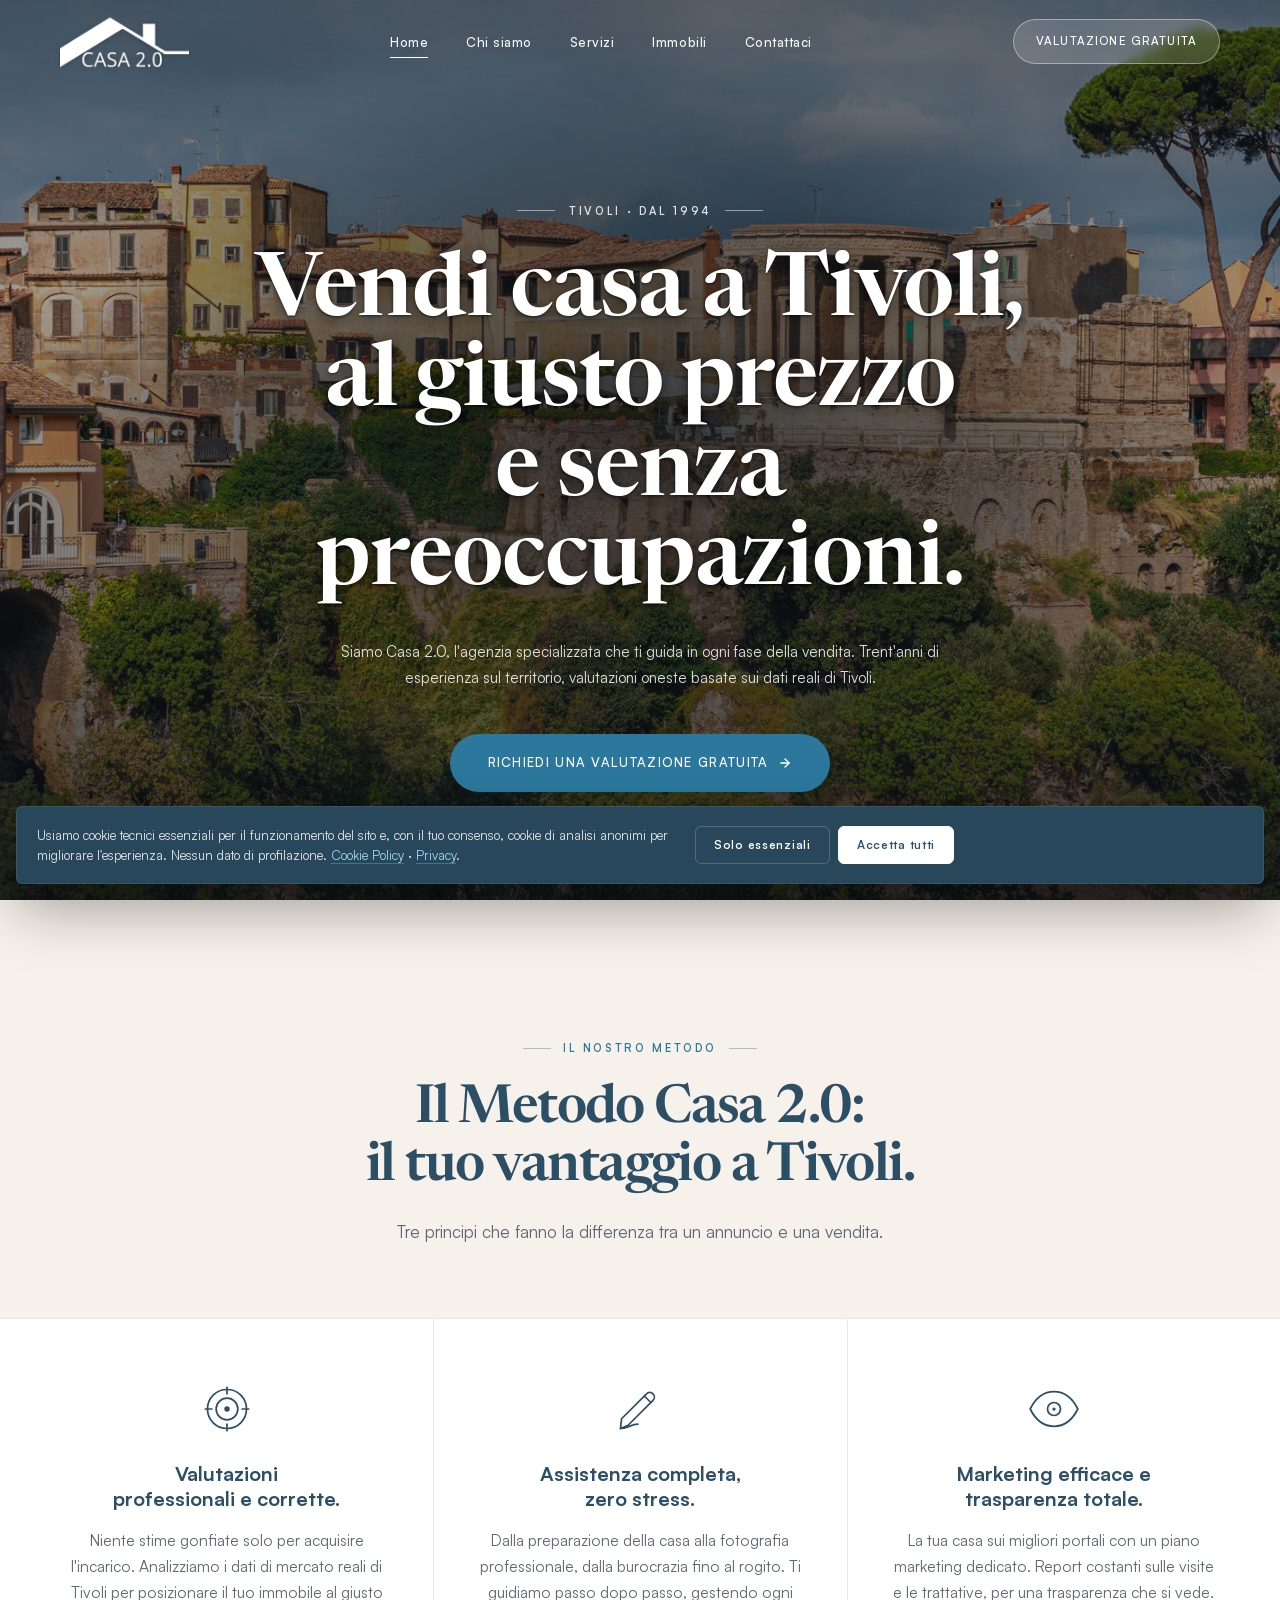
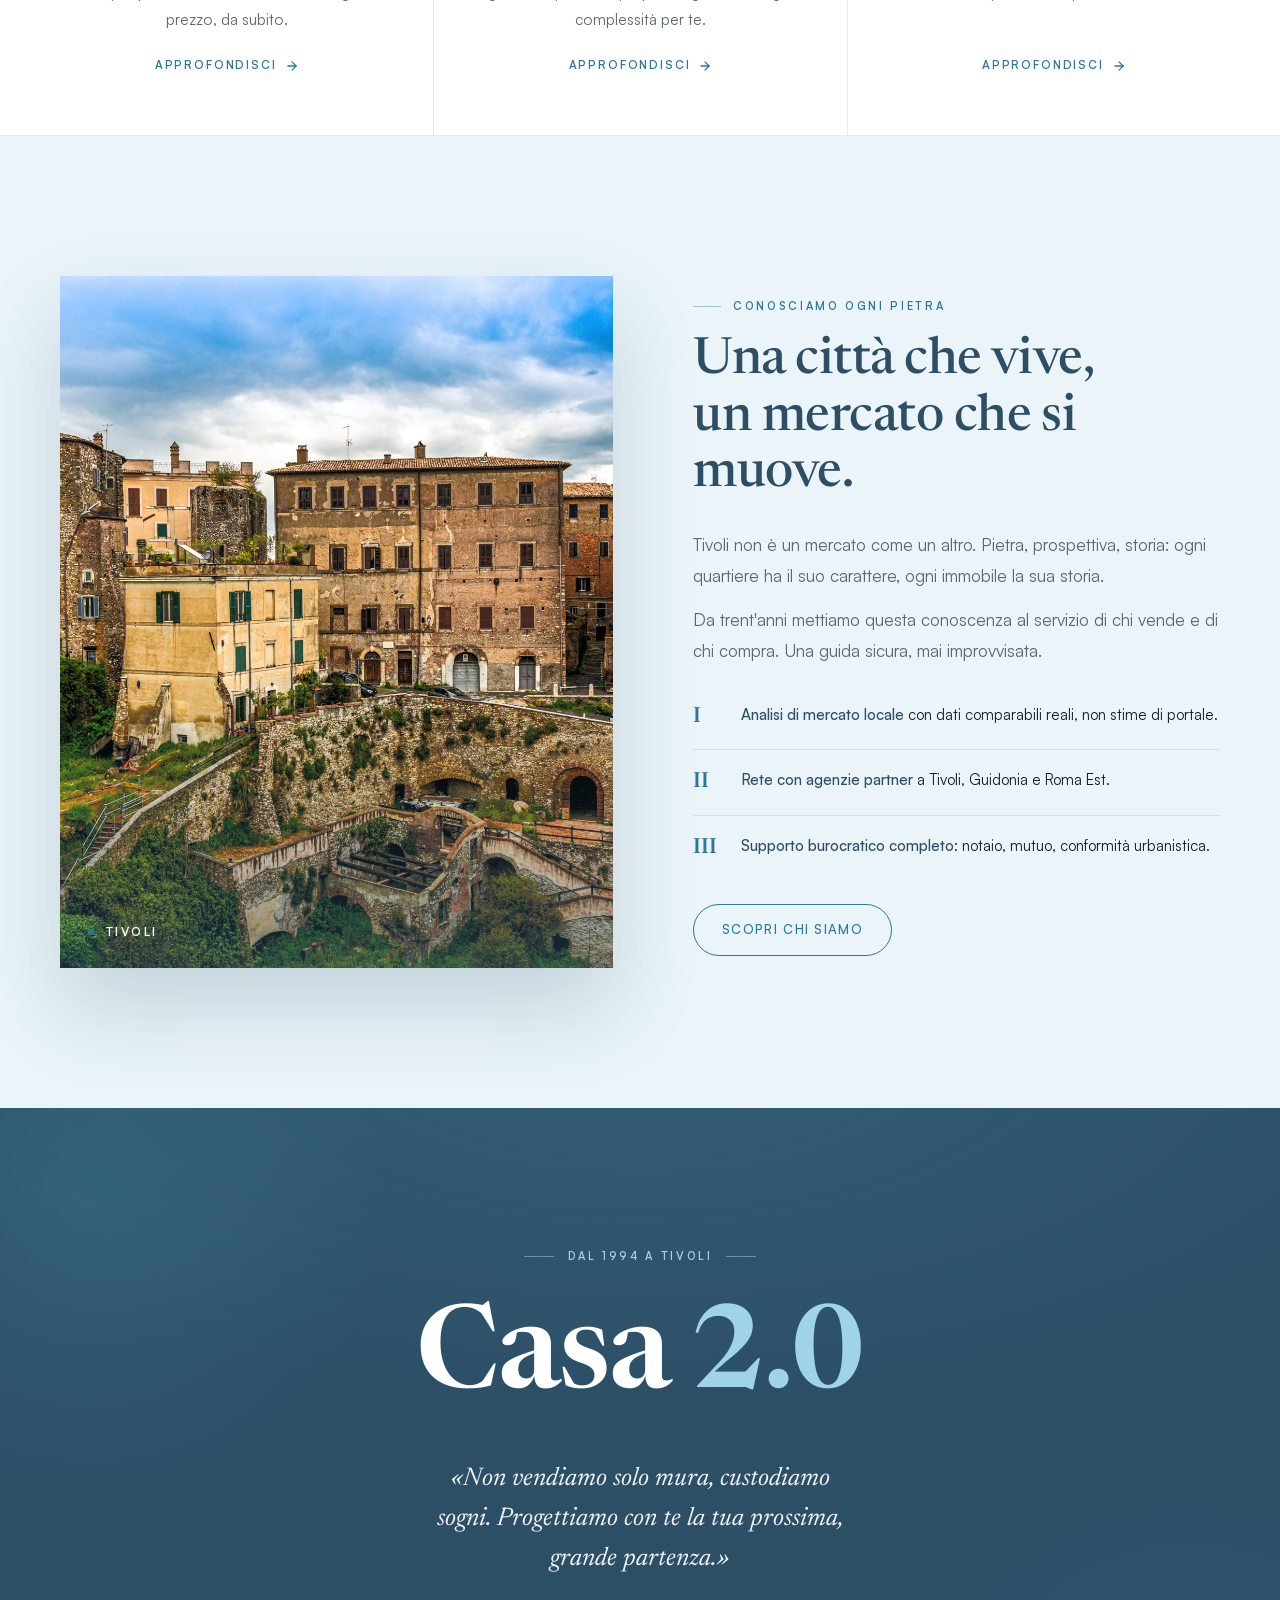
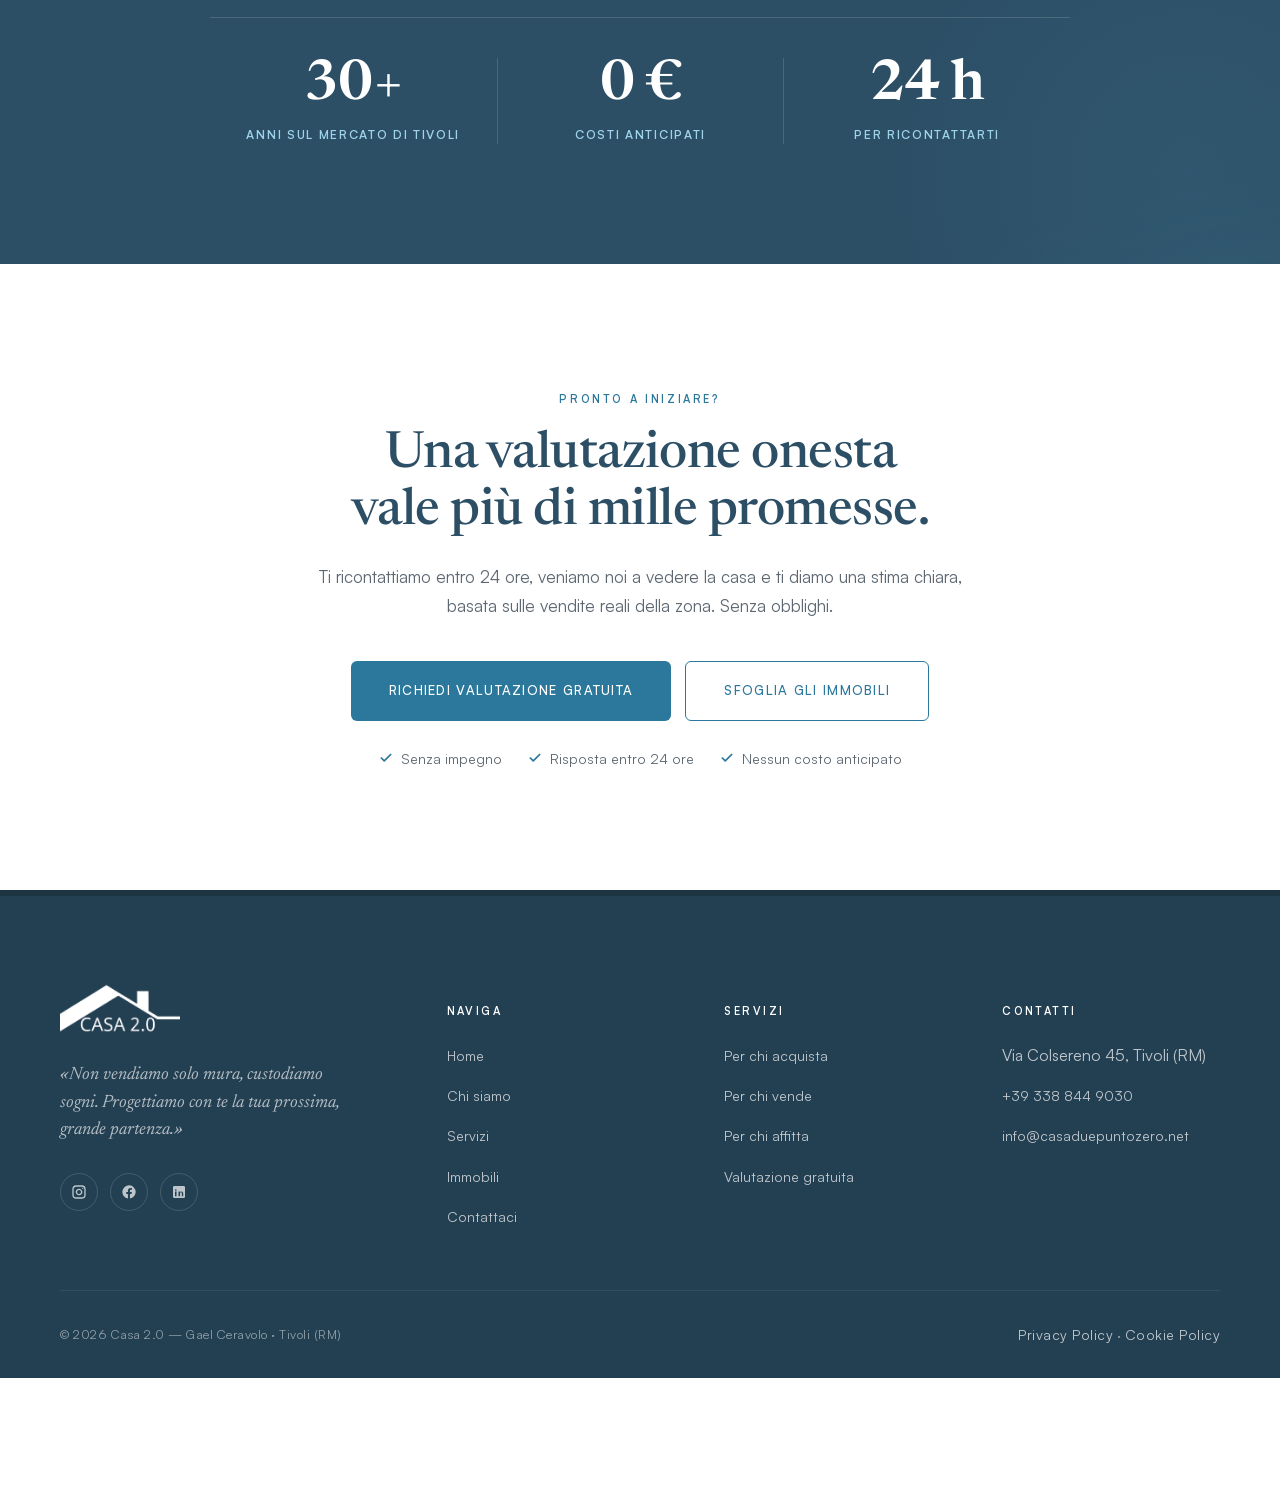
==== commit f00d7ba0: "Palette beige e celeste armonica, mappa più discreta, pagine che partono dall'alto - Beige (30°) e c" ====
--- a/index.html
+++ b/index.html
@@ -15,7 +15,7 @@
 <meta property="og:image" content="https://www.casaduepuntozero.net/assets/tivoli-aerial.jpg" />
 <meta property="og:url" content="https://www.casaduepuntozero.net/" />
 <meta name="twitter:card" content="summary_large_image" />
-<meta name="theme-color" content="#182A4E" />
+<meta name="theme-color" content="#2C4F66" />
 <script type="application/ld+json">
 {
   "@context": "https://schema.org",
@@ -83,7 +83,7 @@
 </script>
 <link rel="preload" href="assets/fonts/Newsreader-Variable.woff2" as="font" type="font/woff2" crossorigin>
 <link rel="preload" href="assets/fonts/Satoshi-Variable.woff2" as="font" type="font/woff2" crossorigin>
-<link rel="stylesheet" href="assets/site.css?v=28">
+<link rel="stylesheet" href="assets/site.css?v=29">
 <script>document.documentElement.classList.add('js')</script>
 <style>
   /* =========================================================
@@ -144,7 +144,7 @@
     position:relative;
     aspect-ratio: 4/5;
     overflow:hidden;
-    box-shadow: 0 40px 80px rgba(24,42,78,0.20);
+    box-shadow: 0 40px 80px rgba(44,79,102,0.20);
   }
   .showcase__media img{
     width:100%; height:100%; object-fit: cover;
@@ -153,7 +153,7 @@
   .showcase__media:hover img{ transform: scale(1.05); }
   .showcase__media::after{
     content:""; position:absolute; inset:0;
-    background: linear-gradient(180deg, transparent 60%, rgba(24,42,78,0.5));
+    background: linear-gradient(180deg, transparent 60%, rgba(44,79,102,0.5));
     pointer-events:none;
   }
   .showcase__caption{
@@ -232,11 +232,11 @@
   }
   .quote-section::before{
     top:-260px; left:-260px;
-    background: radial-gradient(circle, rgba(8,140,191,0.16), transparent 60%);
+    background: radial-gradient(circle, rgba(90,175,211,0.16), transparent 60%);
   }
   .quote-section::after{
     bottom:-260px; right:-260px;
-    background: radial-gradient(circle, rgba(8,140,191,0.08), transparent 60%);
+    background: radial-gradient(circle, rgba(90,175,211,0.08), transparent 60%);
   }
   .quote-section .micro-label{
     color: var(--accent-on-dark);
@@ -482,7 +482,7 @@
 <!-- =========================================================
      SHOWCASE — "Una città che vive..."
      ========================================================= -->
-<section class="section--beige">
+<section class="section--sky">
   <div class="showcase">
     <div class="showcase__media reveal--left">
       <img src="assets/tivoli-centro.jpg" alt="Vicoli e architetture del centro storico di Tivoli" />
@@ -603,7 +603,7 @@
   </div>
 </footer>
 
-<script src="assets/site.js?v=13"></script>
+<script src="assets/site.js?v=14"></script>
 <script>
   /* ---------- HERO HEADLINE STAGGER ---------- */
   const heroLines = document.querySelectorAll('#hero-headline .hero__h-line');
--- a/assets/site.css
+++ b/assets/site.css
@@ -22,21 +22,22 @@
 :root{
   /* Palette allineata al LOGO: tetto ceruleo #088CBF + scritta navy.
      Il primario è lo stesso ceruleo scurito quanto basta per il contrasto AA col testo bianco. */
-  --primary:        #0A6C98;
-  --primary-light:  #088CBF;   /* ceruleo esatto del logo */
-  --primary-soft:   #CFE6F1;
-  --navy:           #182A4E;
-  --navy-soft:      #26406A;
-  --beige:          #E3ECF2;
-  --paper:          #EEF4F8;   /* nebbia fredda del brand: si distingue dal bianco, non è il beige del vecchio marchio */
+  --primary:        #2B789C;   /* celeste profondo, meno saturo (AA su bianco 4.9:1) */
+  --primary-light:  #5AAFD3;   /* celeste del logo, schiarito */
+  --primary-soft:   #D6ECF6;
+  --navy:           #2C4F66;   /* blu-ardesia: scuro ma non notte */
+  --navy-soft:      #3A6580;
+  --beige:          #EFE4DA;
+  --paper:          #F7F1EB;   /* beige caldo: complementare del celeste sulla ruota (30° vs 199°) */
+  --sky:            #EAF4F9;   /* celeste chiarissimo */
   /* Il rosso non appartiene al brand (e comunica urgenza/allarme): l'accento ora è il blu del logo.
      Il nome della variabile resta per compatibilità con le pagine. */
-  --red-accent:     #0A6C98;
-  --accent-on-dark: #5BB8E0;   /* accento leggibile su navy (contrasto > 5:1) */
+  --red-accent:     #2B789C;
+  --accent-on-dark: #9ED3EA;   /* celeste leggibile sui fondi scuri (5.4:1) */
   --white:          #FFFFFF;
   --text-dark:      #1C1C1E;
-  --text-muted:     #56606E;   /* leggibile anche sulla nebbia (AA) */
-  --hairline:       rgba(24,42,78,0.10);
+  --text-muted:     #5E6872;
+  --hairline:       rgba(44,79,102,0.12);
 
   /* Display = Newsreader (optical size: a grande dimensione diventa più raffinato) · Body = Satoshi */
   --font-display: "Newsreader", Georgia, "Times New Roman", serif;
@@ -44,8 +45,8 @@
   --font-body:    "Satoshi", -apple-system, BlinkMacSystemFont, "Segoe UI", sans-serif;
 
   /* superfici scure: navy profondo del brand, non più quasi-nero */
-  --ink:            #0F1D38;
-  --ink-2:          #16284A;
+  --ink:            #233F52;
+  --ink-2:          #28475B;
 
   --max: 1240px;
   --nav-h: 84px;
@@ -125,8 +126,8 @@
   background:rgba(255,255,255,0.9);
   backdrop-filter: blur(18px) saturate(140%);
   -webkit-backdrop-filter: blur(18px) saturate(140%);
-  box-shadow: 0 1px 0 rgba(24,42,78,0.06), 0 10px 30px rgba(24,42,78,0.04);
-  border-bottom-color: rgba(24,42,78,0.05);
+  box-shadow: 0 1px 0 rgba(44,79,102,0.06), 0 10px 30px rgba(44,79,102,0.04);
+  border-bottom-color: rgba(44,79,102,0.05);
 }
 .nav__inner{
   width:100%; max-width:var(--max); margin:0 auto;
@@ -187,7 +188,7 @@
 }
 .btn:hover{
   transform: translateY(-2px);
-  box-shadow: 0 0 24px rgba(10,108,152,0.35), 0 14px 30px rgba(10,108,152,0.22);
+  box-shadow: 0 0 24px rgba(43,120,156,0.35), 0 14px 30px rgba(43,120,156,0.22);
   background: var(--primary-light);
 }
 .btn--lg{ font-size:13px; padding:18px 38px; }
@@ -392,6 +393,7 @@
 .section--beige{ background: var(--paper); }
 .section--navy { background: var(--navy); color:#fff; }
 .section--white{ background: var(--white); }
+.section--sky{ background: var(--sky); }
 
 .section-head{
   text-align:center;
@@ -498,9 +500,9 @@
    ============================================================ */
 .ph{
   background:
-    repeating-linear-gradient(135deg, rgba(10,108,152,0.06) 0 12px, rgba(10,108,152,0.02) 12px 24px),
+    repeating-linear-gradient(135deg, rgba(43,120,156,0.06) 0 12px, rgba(43,120,156,0.02) 12px 24px),
     var(--paper);
-  border:1px dashed rgba(10,108,152,0.3);
+  border:1px dashed rgba(43,120,156,0.3);
   color: var(--primary);
   display:flex; align-items:center; justify-content:center;
   font-family: var(--font-body);
@@ -517,7 +519,7 @@
 .tweaks{
   position:fixed; bottom:24px; right:24px;
   width: 280px;
-  background: rgba(24,42,78,0.97);
+  background: rgba(44,79,102,0.97);
   backdrop-filter: blur(14px);
   -webkit-backdrop-filter: blur(14px);
   border-radius: 16px;
@@ -585,8 +587,8 @@
    ============================================================ */
 .section--navy{
   background:
-    radial-gradient(120% 90% at 50% -10%, rgba(8,140,191,0.16) 0%, transparent 55%),
-    radial-gradient(80% 60% at 110% 120%, rgba(8,140,191,0.10) 0%, transparent 55%),
+    radial-gradient(120% 90% at 50% -10%, rgba(90,175,211,0.16) 0%, transparent 55%),
+    radial-gradient(80% 60% at 110% 120%, rgba(90,175,211,0.10) 0%, transparent 55%),
     var(--navy);
 }
 .section--navy::before{
@@ -689,11 +691,11 @@
   font-family: var(--font-body); font-weight:600; font-size: 13px;
   letter-spacing: 0.06em; text-transform: uppercase;
   background: var(--navy); color:#fff;
-  box-shadow: 0 16px 36px rgba(24,42,78,0.35), 0 0 0 1px rgba(255,255,255,0.06) inset;
+  box-shadow: 0 16px 36px rgba(44,79,102,0.35), 0 0 0 1px rgba(255,255,255,0.06) inset;
   transition: transform .25s var(--ease-out), background .25s ease, box-shadow .25s ease;
   cursor:pointer; white-space:nowrap;
 }
-.fab a:hover{ transform: translateY(-3px); background: var(--primary); box-shadow: 0 22px 44px rgba(10,108,152,0.42); }
+.fab a:hover{ transform: translateY(-3px); background: var(--primary); box-shadow: 0 22px 44px rgba(43,120,156,0.42); }
 .fab a svg{ width:16px; height:16px; }
 .fab a.fab--primary{
   background: var(--primary);
@@ -702,7 +704,7 @@
 .fab a.fab--primary:hover{ background: var(--navy); }
 .fab a.fab--wa{
   background:#fff; color: var(--navy); padding: 12px 18px; font-size: 12px;
-  box-shadow: 0 12px 30px rgba(24,42,78,0.22), 0 0 0 1px rgba(24,42,78,0.10) inset;
+  box-shadow: 0 12px 30px rgba(44,79,102,0.22), 0 0 0 1px rgba(44,79,102,0.10) inset;
 }
 .fab a.fab--wa:hover{ background: var(--navy); color:#fff; }
 /* Se cookie banner attivo, alza il FAB */
@@ -843,7 +845,7 @@
     padding: 10px 12px calc(10px + env(safe-area-inset-bottom));
     background: rgba(255,255,255,0.97);
     border-top: 1px solid var(--hairline);
-    box-shadow: 0 -8px 24px rgba(24,42,78,0.08);
+    box-shadow: 0 -8px 24px rgba(44,79,102,0.08);
     -webkit-backdrop-filter: blur(8px); backdrop-filter: blur(8px);
   }
   .fab a, .fab a.fab--primary, .fab a.fab--wa{
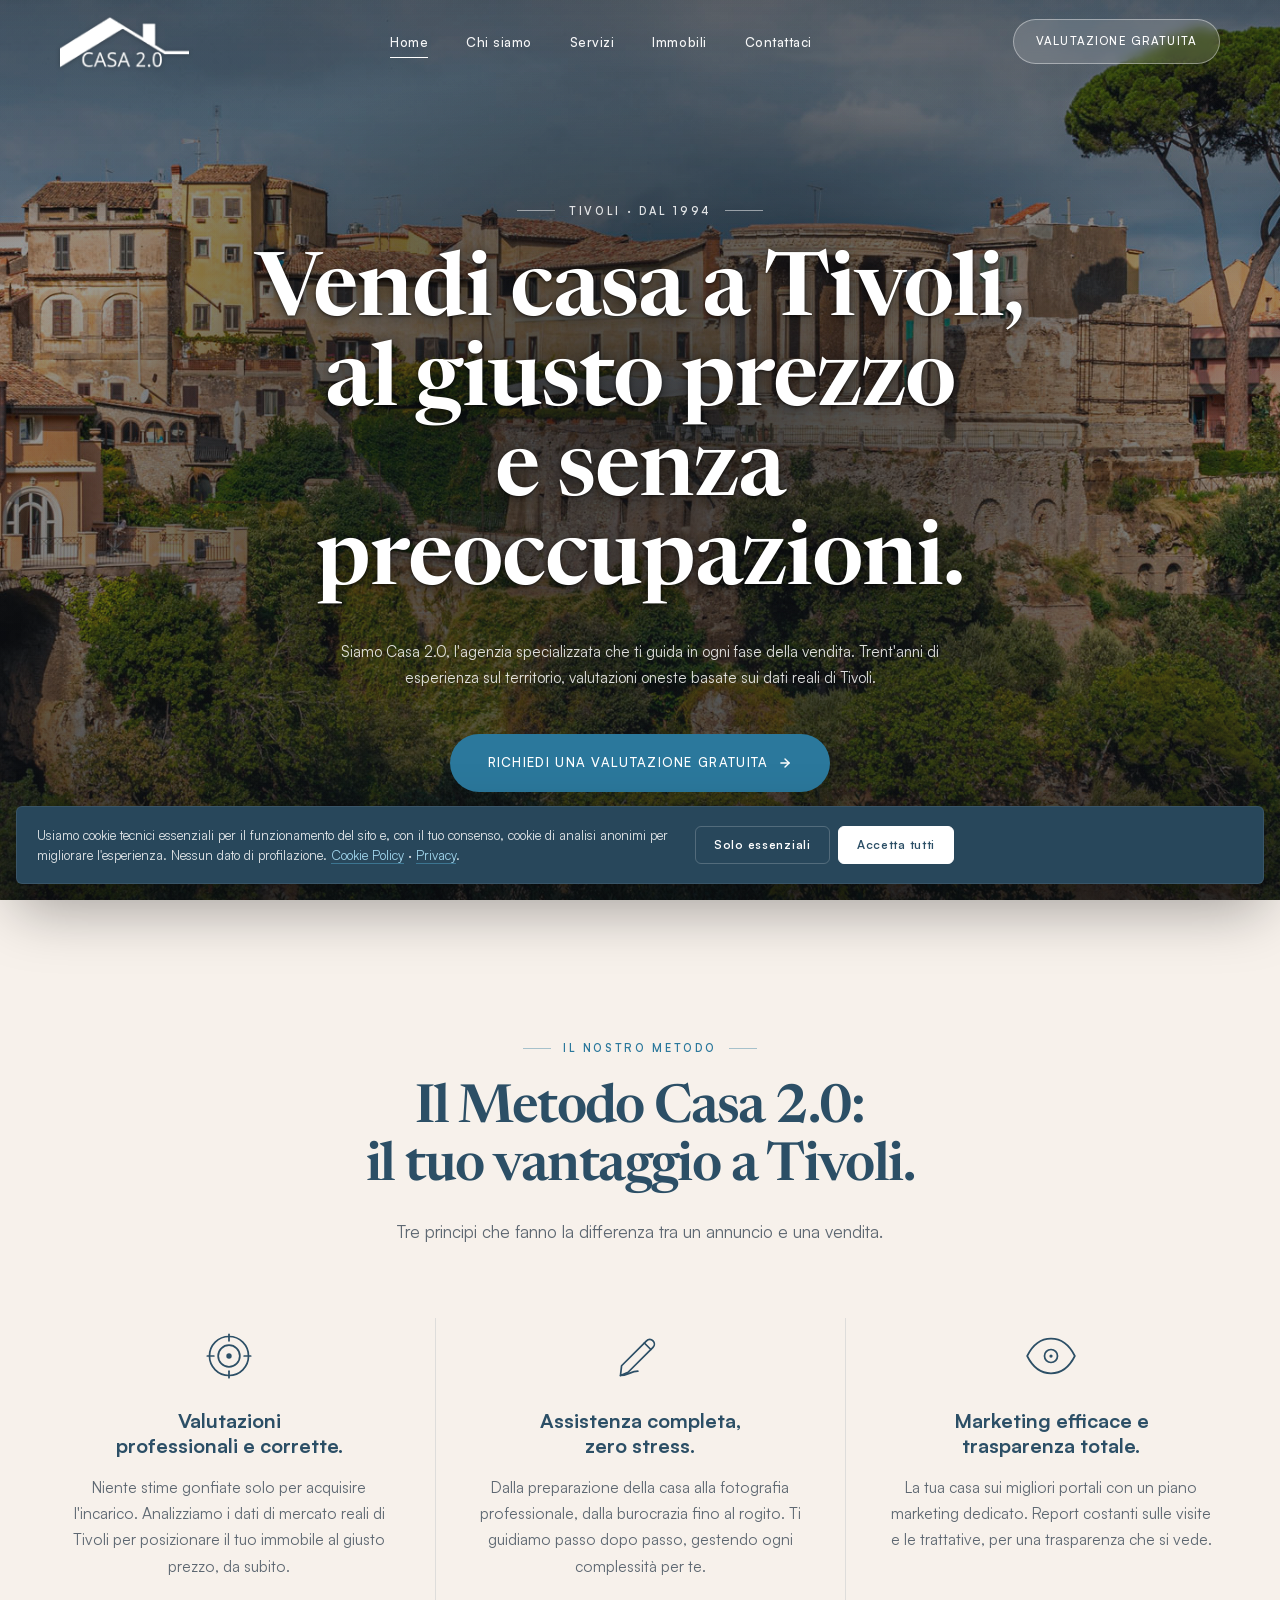
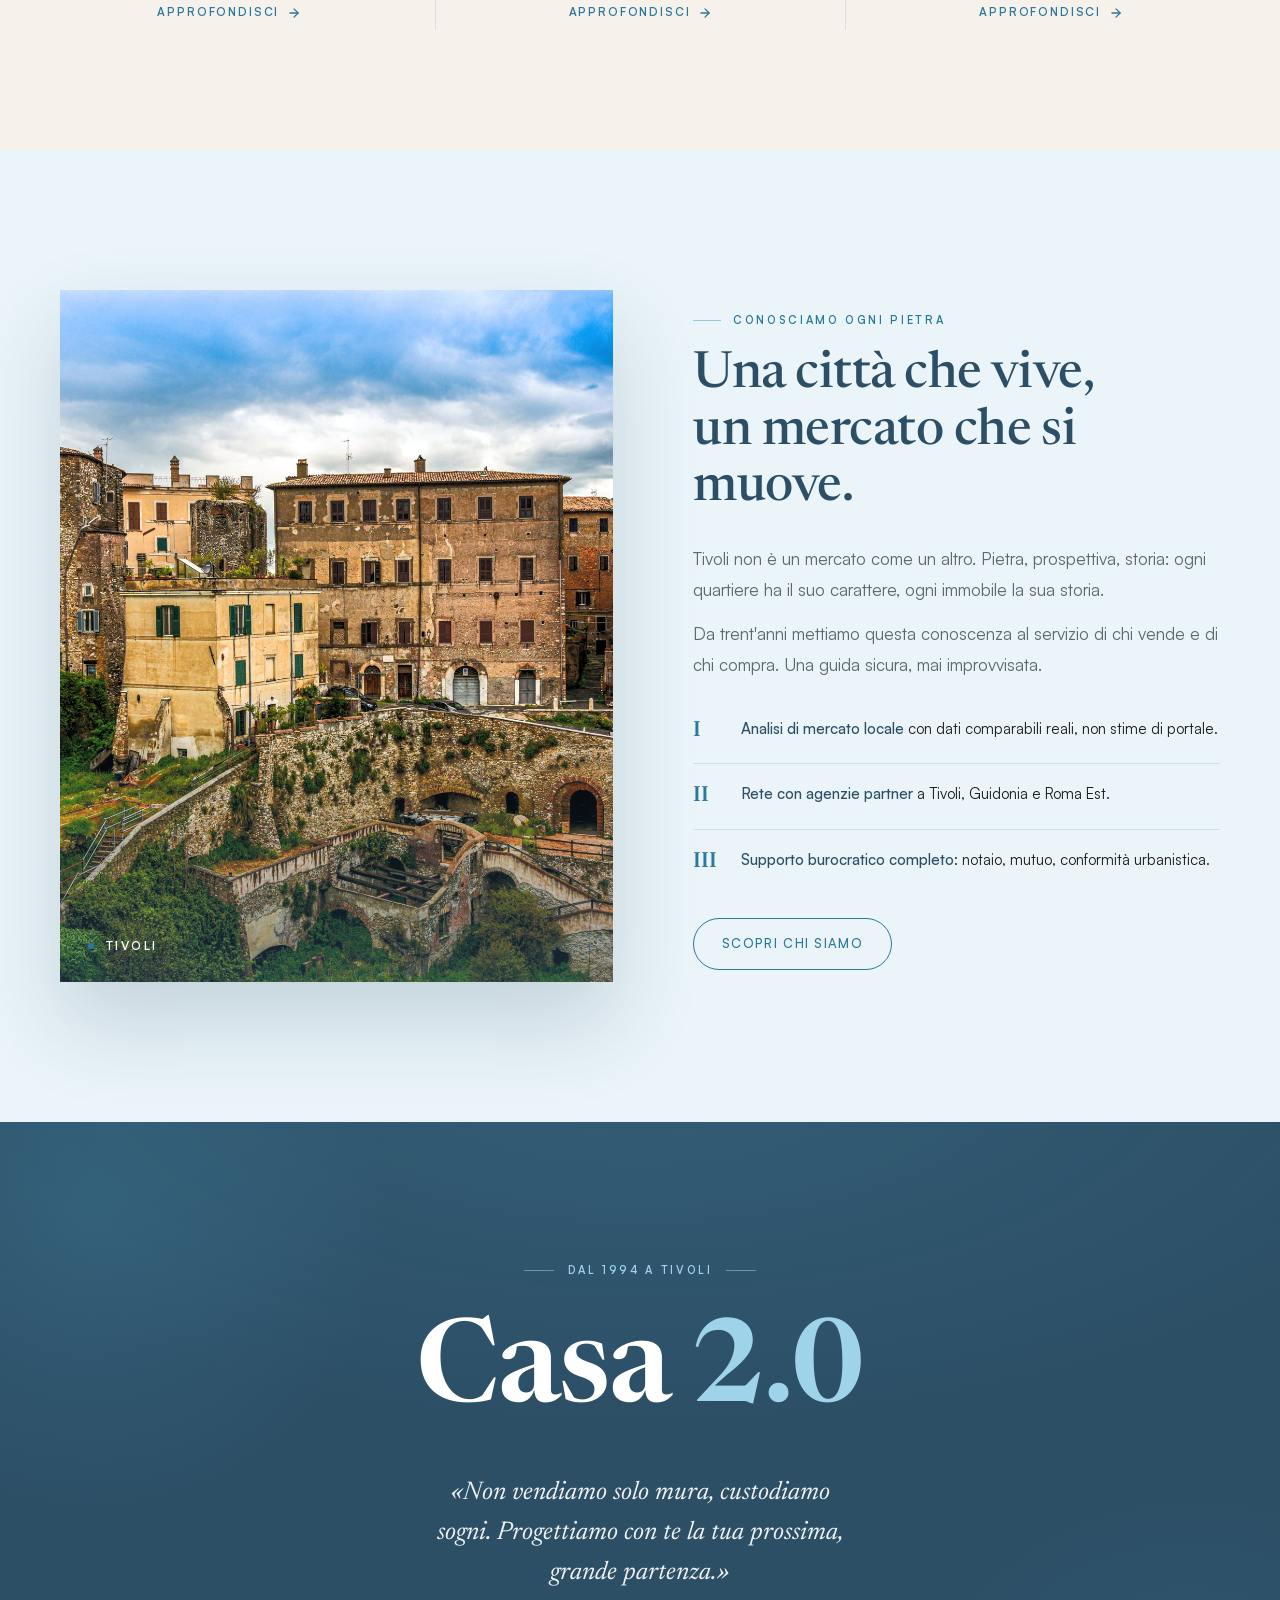
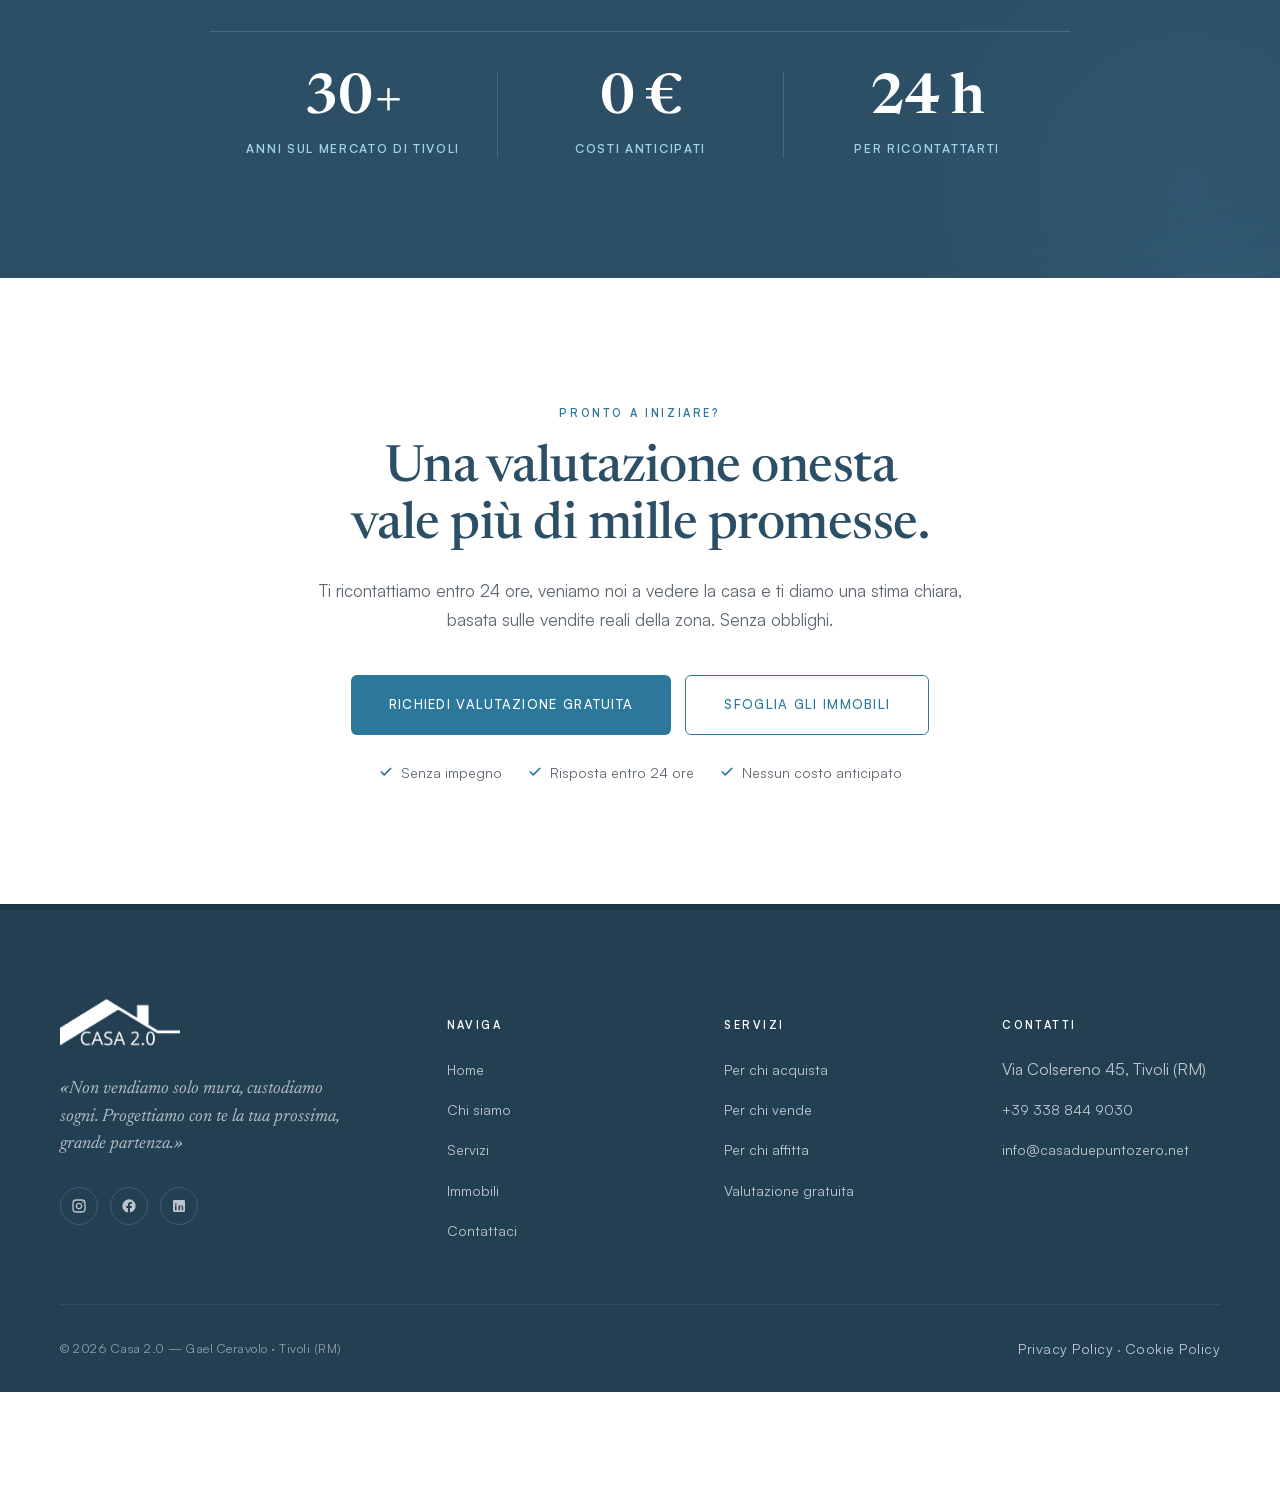
==== commit 3573d624: "Mobile a misura di sito, menu a pannello, sezioni coerenti, Contattaci unita - Scroll: al caricament" ====
--- a/index.html
+++ b/index.html
@@ -83,7 +83,7 @@
 </script>
 <link rel="preload" href="assets/fonts/Newsreader-Variable.woff2" as="font" type="font/woff2" crossorigin>
 <link rel="preload" href="assets/fonts/Satoshi-Variable.woff2" as="font" type="font/woff2" crossorigin>
-<link rel="stylesheet" href="assets/site.css?v=29">
+<link rel="stylesheet" href="assets/site.css?v=31">
 <script>document.documentElement.classList.add('js')</script>
 <style>
   /* =========================================================
@@ -91,22 +91,23 @@
      ========================================================= */
   /* METODO — come nel prototipo: testata su fondo tinto, poi una FASCIA BIANCA a tutta
      larghezza divisa in tre colonne. Blocchi netti, lettura centrata, nessun elemento decorativo. */
-  #metodo{ padding-bottom: 0; }
   #metodo .section-head{ margin-bottom: 72px; }
-  .pillars-band{ background:#fff; border-top:1px solid var(--hairline); border-bottom:1px solid var(--hairline); }
+  /* titolo e colonne sulla STESSA superficie beige: è un'unica sezione, non due */
+  #metodo{ padding-bottom: 120px; }
+  .pillars-band{ padding: 0 24px; }
   .pillars{
     max-width: var(--max); margin: 0 auto;
     display:grid; grid-template-columns: repeat(3, minmax(0,1fr));
   }
   .pillar{
-    padding: 64px 44px 60px; text-align:center;
+    padding: 12px 44px 8px; text-align:center;
     border-left:1px solid var(--hairline);
     display:flex; flex-direction:column; align-items:center;
     position:relative;
   }
   .pillar:first-child{ border-left:none; }
   /* al passaggio la colonna si "accende" dal basso: una barra del colore del logo */
-  .pillar::after{ content:""; position:absolute; left:0; right:0; bottom:-1px; height:3px; background: var(--primary-light); transform: scaleX(0); transition: transform .45s var(--ease-out, ease); }
+  .pillar::after{ content:""; position:absolute; left:30%; right:30%; bottom:-22px; height:3px; background: var(--primary-light); transform: scaleX(0); transition: transform .45s var(--ease-out, ease); }
   .pillar:hover::after{ transform: scaleX(1); }
   .pillar__icon{ color: var(--navy); margin-bottom: 26px; height: 52px; }
   .pillar__icon svg{ width:52px; height:52px; stroke: currentColor; fill: none; stroke-width: 1.6; }
@@ -328,7 +329,9 @@
   /* Responsive */
   @media (max-width: 960px){
     .pillars{ grid-template-columns: 1fr; }
-    .pillar{ border-left:none; border-top:1px solid var(--hairline); padding: 48px 24px 44px; }
+    .pillar{ border-left:none; border-top:1px solid var(--hairline); padding: 40px 8px 36px; }
+    .pillar::after{ display:none; }
+    #metodo{ padding-bottom: 72px; }
     .pillar:first-child{ border-top:none; }
     .brand-proof li{ padding: 0 10px; }
     .showcase{ grid-template-columns: 1fr; padding: 90px 32px; gap: 50px;}
@@ -603,7 +606,7 @@
   </div>
 </footer>
 
-<script src="assets/site.js?v=14"></script>
+<script src="assets/site.js?v=15"></script>
 <script>
   /* ---------- HERO HEADLINE STAGGER ---------- */
   const heroLines = document.querySelectorAll('#hero-headline .hero__h-line');
--- a/assets/site.css
+++ b/assets/site.css
@@ -859,3 +859,62 @@
   body.cookie-active .fab{ display:none; }
   footer.site-footer{ padding-bottom: 96px; }
 }
+
+/* ============================================================
+   MENU MOBILE — pannello che scende sotto la barra, non uno schermo intero
+   con scritte giganti: voci a misura di testo, allineate, un bottone normale.
+   ============================================================ */
+@media (max-width: 960px){
+  .nav__overlay{
+    inset: var(--nav-h) 0 auto 0;
+    background: #fff;
+    display:flex; flex-direction:column; align-items:stretch; justify-content:flex-start;
+    gap: 0; padding: 8px 22px 22px;
+    border-top: 1px solid var(--hairline);
+    box-shadow: 0 24px 40px rgba(44,79,102,0.14), 0 0 0 100vmax rgba(35,63,82,0.28);
+    transform: translateY(-8px);
+    transition: opacity .25s ease, transform .25s ease;
+    max-height: calc(100vh - var(--nav-h)); overflow:auto;
+  }
+  .nav__overlay.open{ transform: none; }
+  #overlay-close{ display:none; }
+  .nav__overlay a{
+    font-family: var(--font-body); font-size: 16px; font-weight: 500; letter-spacing: 0;
+    color: var(--navy); padding: 15px 2px;
+    border-bottom: 1px solid var(--hairline);
+    display:flex; justify-content:space-between; align-items:center;
+  }
+  .nav__overlay a:not(.btn)::after{ content:"›"; color: var(--primary); font-size: 20px; line-height:1; }
+  .nav__overlay a[aria-current="page"]{ color: var(--primary); }
+  .nav__overlay a.btn, .nav__overlay a.btn--lg{
+    margin-top: 18px; border: 0; justify-content:center;
+    font-size: 13px; letter-spacing: 0.08em; padding: 15px 20px; border-radius: 6px;
+    color:#fff;
+  }
+  /* a menu aperto la barra diventa bianca anche sopra la foto dell'hero */
+  .nav.menu-open{ background:#fff !important; box-shadow: none !important; }
+  .nav.menu-open .logo img{ filter: none !important; }
+  .nav.menu-open .nav__burger span{ background: var(--primary) !important; }
+  body.menu-open{ overflow: hidden; }
+}
+
+/* ============================================================
+   TELEFONO — proporzioni da sito, non da "telefono per anziani":
+   titoli più contenuti, bottoni snelli, spazi regolari tra i blocchi.
+   ============================================================ */
+@media (max-width: 560px){
+  body{ font-size: 15.5px; }
+  .section{ padding: 72px 0; }
+  h1:not(.hero h1){ font-size: clamp(32px, 9vw, 38px) !important; line-height: 1.1 !important; }
+  h2{ font-size: clamp(26px, 7.2vw, 30px) !important; line-height: 1.16 !important; }
+  .section-head{ margin-bottom: 44px; }
+  .section-head .lead, .lead{ font-size: 15.5px; }
+  .btn{ font-size: 12px; letter-spacing: 0.08em; padding: 13px 20px; }
+  .btn--lg, .btn--xl{ font-size: 12.5px; padding: 15px 22px; }
+  .hero__cta .btn{ width: 100%; }
+  .cta-banner__buttons .btn{ width: 100%; }
+  .micro-label{ font-size: 10.5px; }
+  p{ line-height: 1.65; }
+}
+body.menu-open .fab{ display:none; }
+footer.site-footer a[href^="mailto"]{ overflow-wrap:anywhere; }
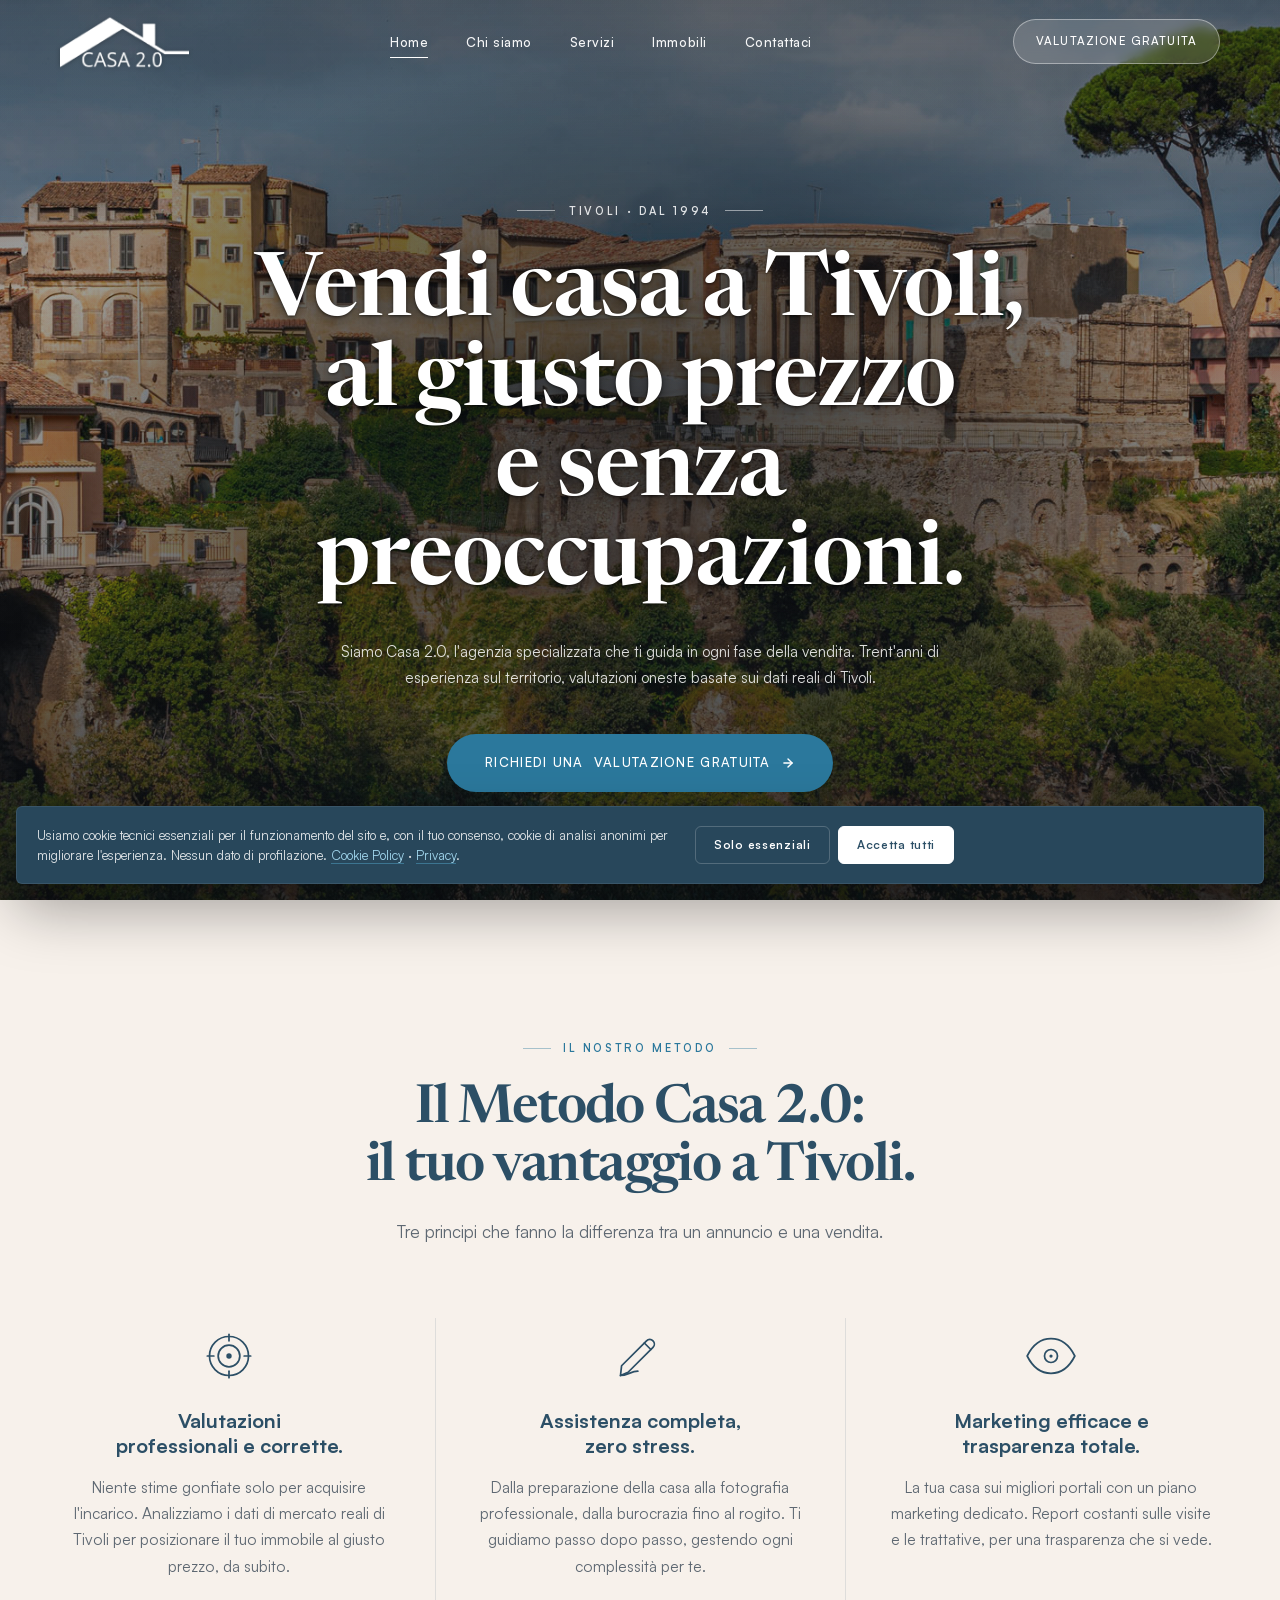
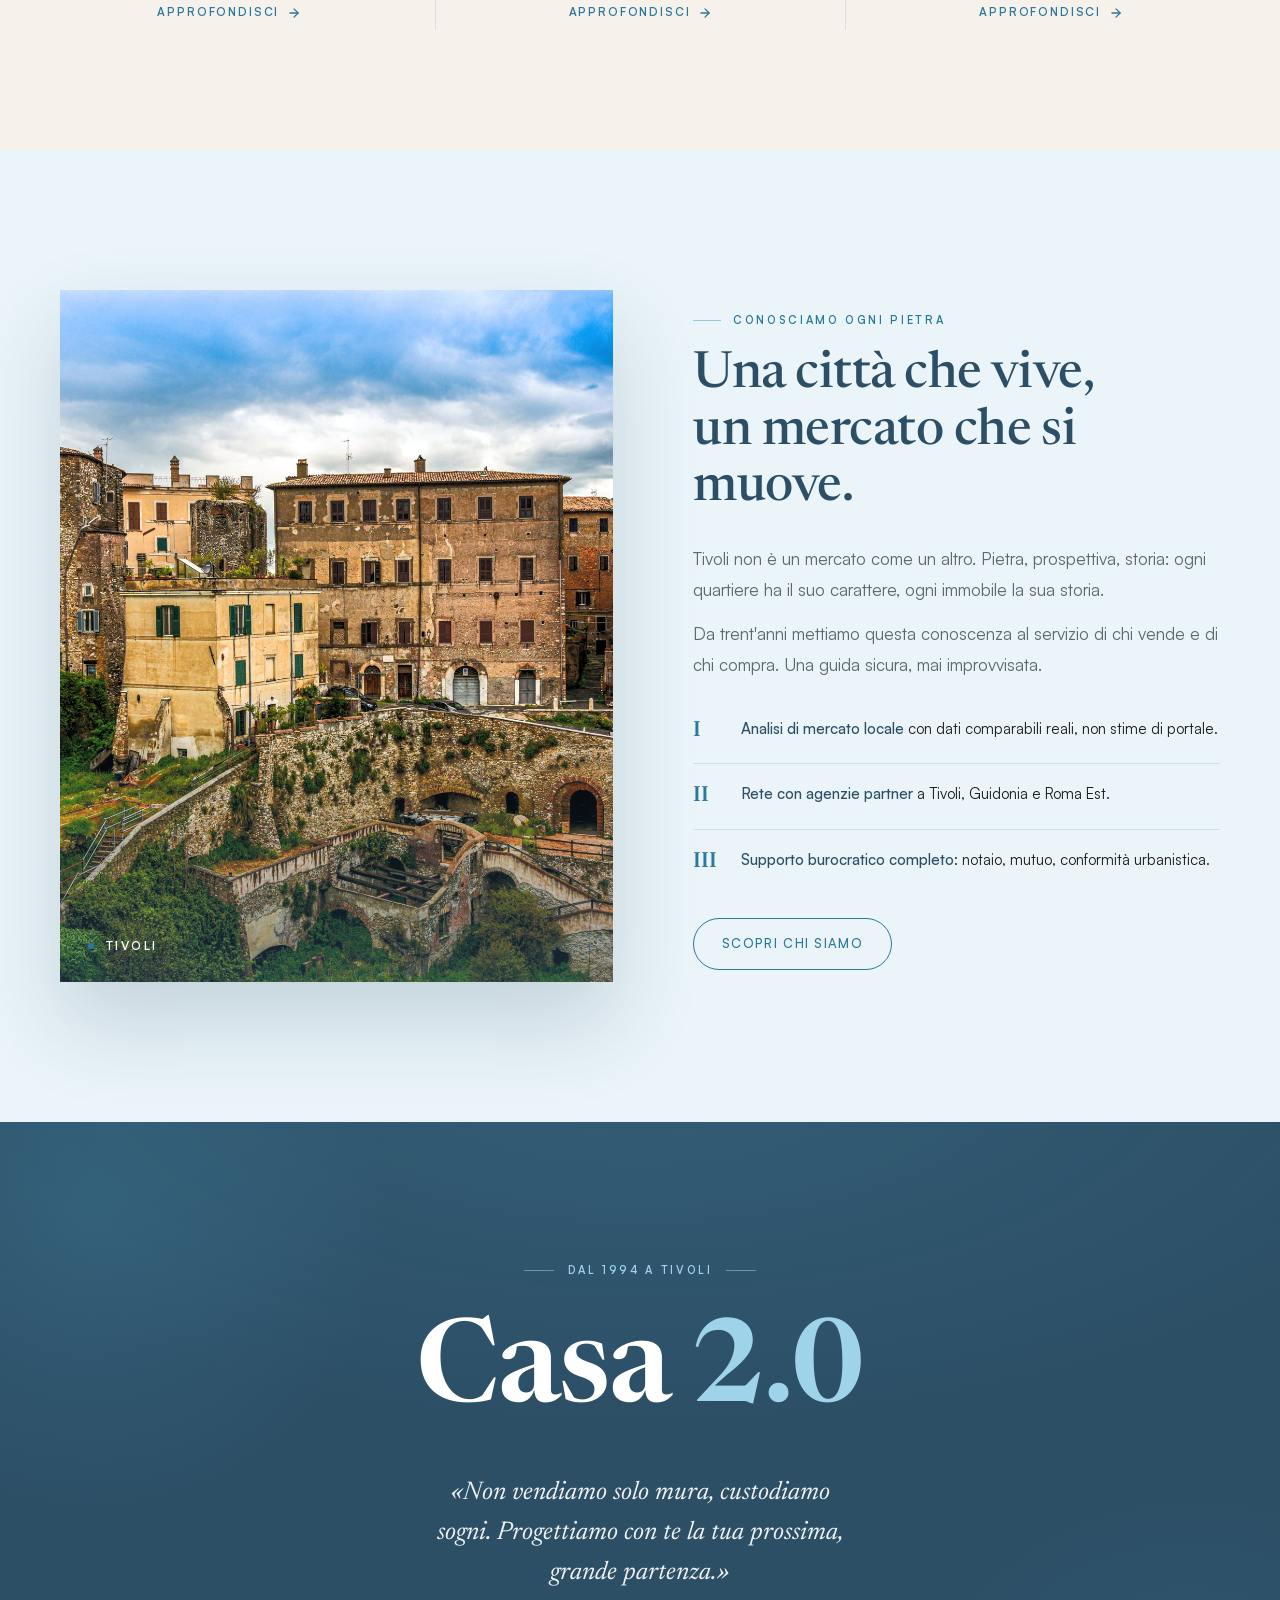
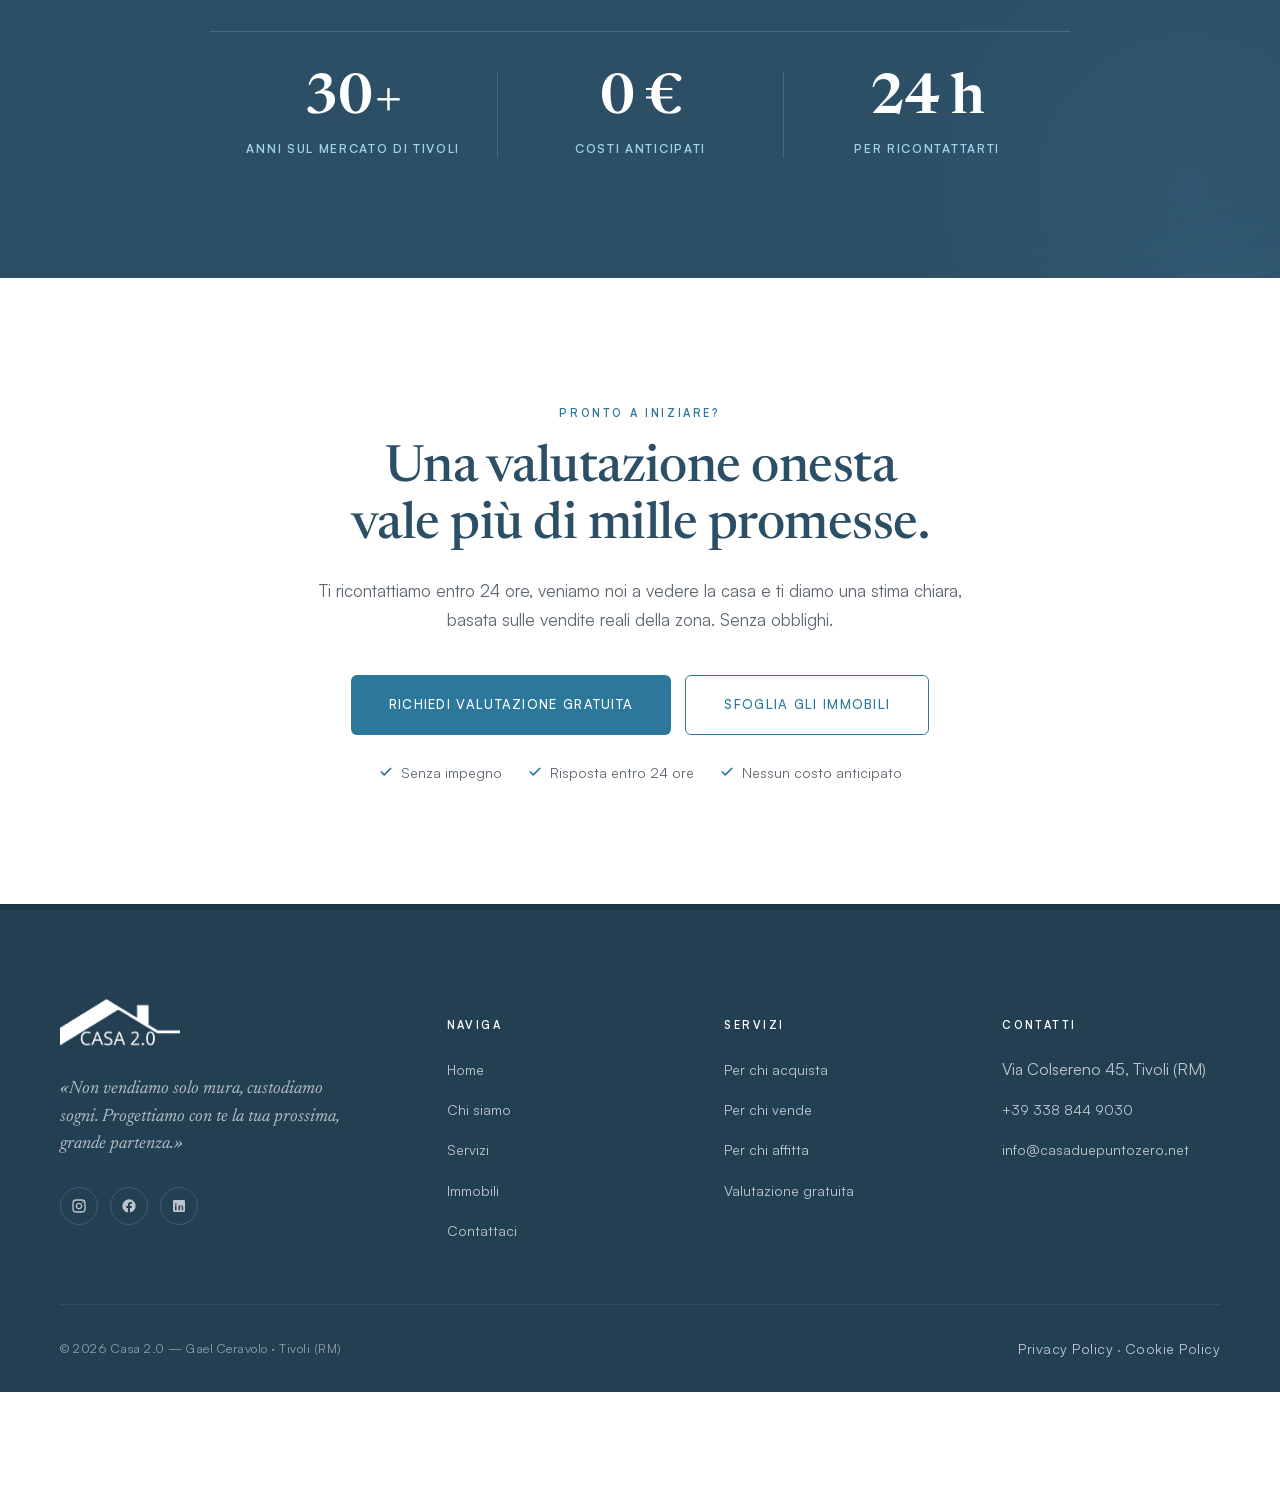
==== commit 603edb7b: "Mobile: testi dentro i bottoni, etichette su una riga, footer leggibile - Bottoni: spaziatura letter" ====
--- a/index.html
+++ b/index.html
@@ -83,7 +83,7 @@
 </script>
 <link rel="preload" href="assets/fonts/Newsreader-Variable.woff2" as="font" type="font/woff2" crossorigin>
 <link rel="preload" href="assets/fonts/Satoshi-Variable.woff2" as="font" type="font/woff2" crossorigin>
-<link rel="stylesheet" href="assets/site.css?v=31">
+<link rel="stylesheet" href="assets/site.css?v=35">
 <script>document.documentElement.classList.add('js')</script>
 <style>
   /* =========================================================
@@ -402,7 +402,7 @@
     </p>
     <div class="hero__cta hero__fade d3">
       <a href="valuta.html" class="btn btn--lg">
-        Richiedi una valutazione gratuita
+        <span class="hide-sm">Richiedi una </span>valutazione gratuita
         <svg width="14" height="14" viewBox="0 0 24 24" fill="none" stroke="currentColor" stroke-width="2.4" stroke-linecap="round" stroke-linejoin="round"><line x1="5" y1="12" x2="19" y2="12"/><polyline points="12 5 19 12 12 19"/></svg>
       </a>
     </div>
--- a/assets/site.css
+++ b/assets/site.css
@@ -842,22 +842,27 @@
   .fab{
     left:0; right:0; bottom:0;
     flex-direction: row; align-items: stretch; gap: 8px;
-    padding: 10px 12px calc(10px + env(safe-area-inset-bottom));
-    background: rgba(255,255,255,0.97);
+    padding: 8px 12px calc(8px + env(safe-area-inset-bottom));
+    background: rgba(255,255,255,0.94);
     border-top: 1px solid var(--hairline);
-    box-shadow: 0 -8px 24px rgba(44,79,102,0.08);
-    -webkit-backdrop-filter: blur(8px); backdrop-filter: blur(8px);
+    box-shadow: 0 -6px 18px rgba(44,79,102,0.06);
+    -webkit-backdrop-filter: blur(10px); backdrop-filter: blur(10px);
+    /* entra dal basso, lenta e morbida */
+    transform: translateY(105%); opacity: 0;
+    transition: transform .7s cubic-bezier(.22,.8,.26,1), opacity .5s ease;
   }
+  .fab.is-visible{ transform: none; opacity: 1; }
   .fab a, .fab a.fab--primary, .fab a.fab--wa{
-    flex: 1 1 0; justify-content: center;
+    flex: 1 1 0; justify-content: center; gap: 7px;
     border-radius: 6px; box-shadow: none;
-    padding: 13px 10px; font-size: 12px; letter-spacing: 0.05em;
+    padding: 10px 8px; font-size: 11px; font-weight: 600; letter-spacing: 0.05em;
   }
-  .fab a.fab--primary{ flex-grow: 1.6; }
-  .fab a.fab--wa{ box-shadow: inset 0 0 0 1px var(--primary); color: var(--primary); }
+  .fab a svg{ width: 14px; height: 14px; }
+  .fab a.fab--primary{ flex-grow: 1.5; }
+  .fab a.fab--wa{ background: transparent; box-shadow: inset 0 0 0 1px rgba(43,120,156,0.45); color: var(--primary); }
   .fab a:hover{ transform:none; }
   body.cookie-active .fab{ display:none; }
-  footer.site-footer{ padding-bottom: 96px; }
+  footer.site-footer{ padding-bottom: 84px; }
 }
 
 /* ============================================================
@@ -918,3 +923,21 @@
 }
 body.menu-open .fab{ display:none; }
 footer.site-footer a[href^="mailto"]{ overflow-wrap:anywhere; }
+
+/* ============================================================
+   TELEFONO — testi che non escono dai bottoni e niente righe spezzate
+   ============================================================ */
+.hide-sm{ display:inline; }
+@media (max-width: 560px){
+  .hide-sm{ display:none; }
+  /* bottoni: interlinea stretta, spaziatura lettere ridotta, freccia tolta (restava appesa a destra quando il testo va a capo) */
+  .btn, .btn--lg, .btn--xl, .immo__cta{ letter-spacing: 0.04em; line-height: 1.3; text-wrap: balance; }
+  .btn svg:not([fill="currentColor"]), .immo__cta svg{ display:none; }   /* l'icona WhatsApp (piena) resta */
+  /* etichette maiuscole: meno spaziatura, i trattini laterali spariscono se il testo va a capo */
+  .micro-label, [class*=eyebrow], .reel__eyebrow{ letter-spacing: 0.14em; text-wrap: balance; }
+  .mac-eyebrow::before, .mac-eyebrow::after{ display:none; }
+  /* footer: marchio e contatti a tutta larghezza, citazione leggibile */
+  .footer-grid{ grid-template-columns: 1fr 1fr; gap: 36px 20px; }
+  .footer-grid > div:first-child, .footer-grid > div:last-child{ grid-column: 1 / -1; }
+  .footer__tag{ max-width: 34ch; }
+}
